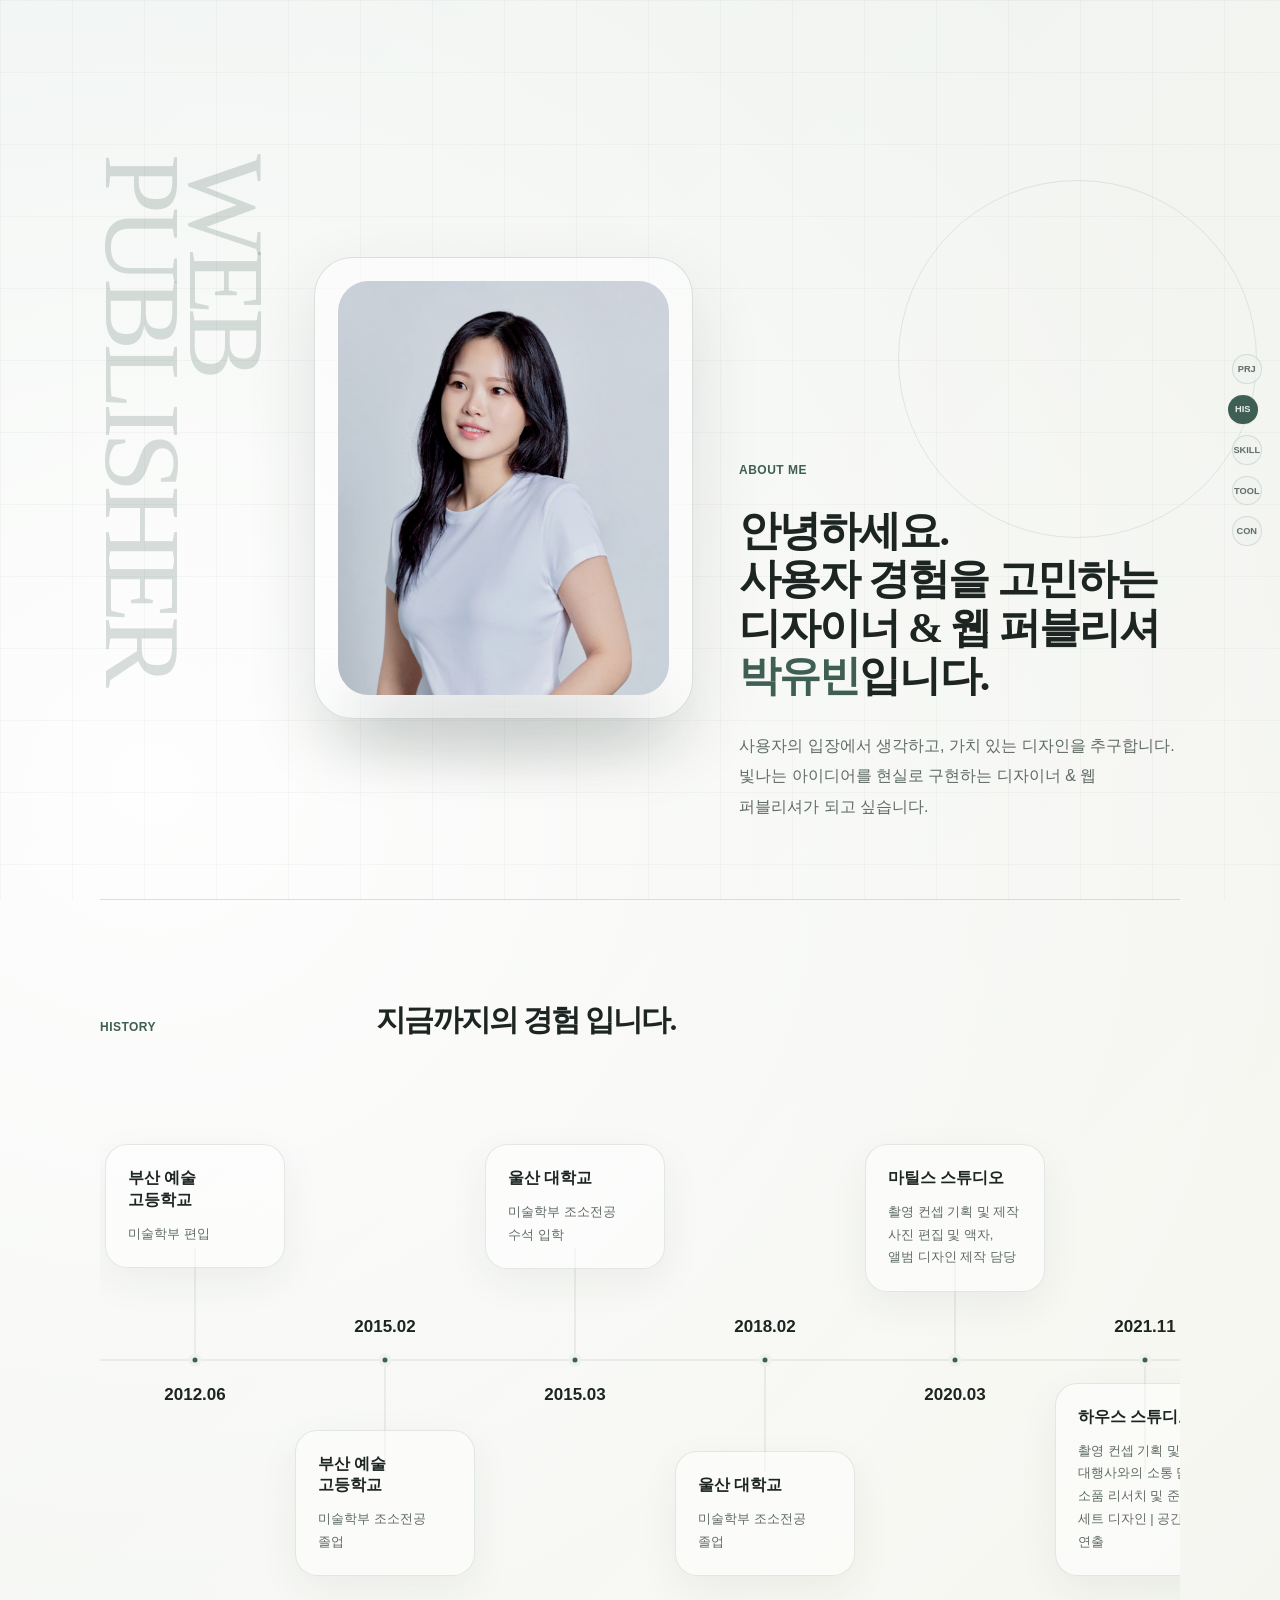
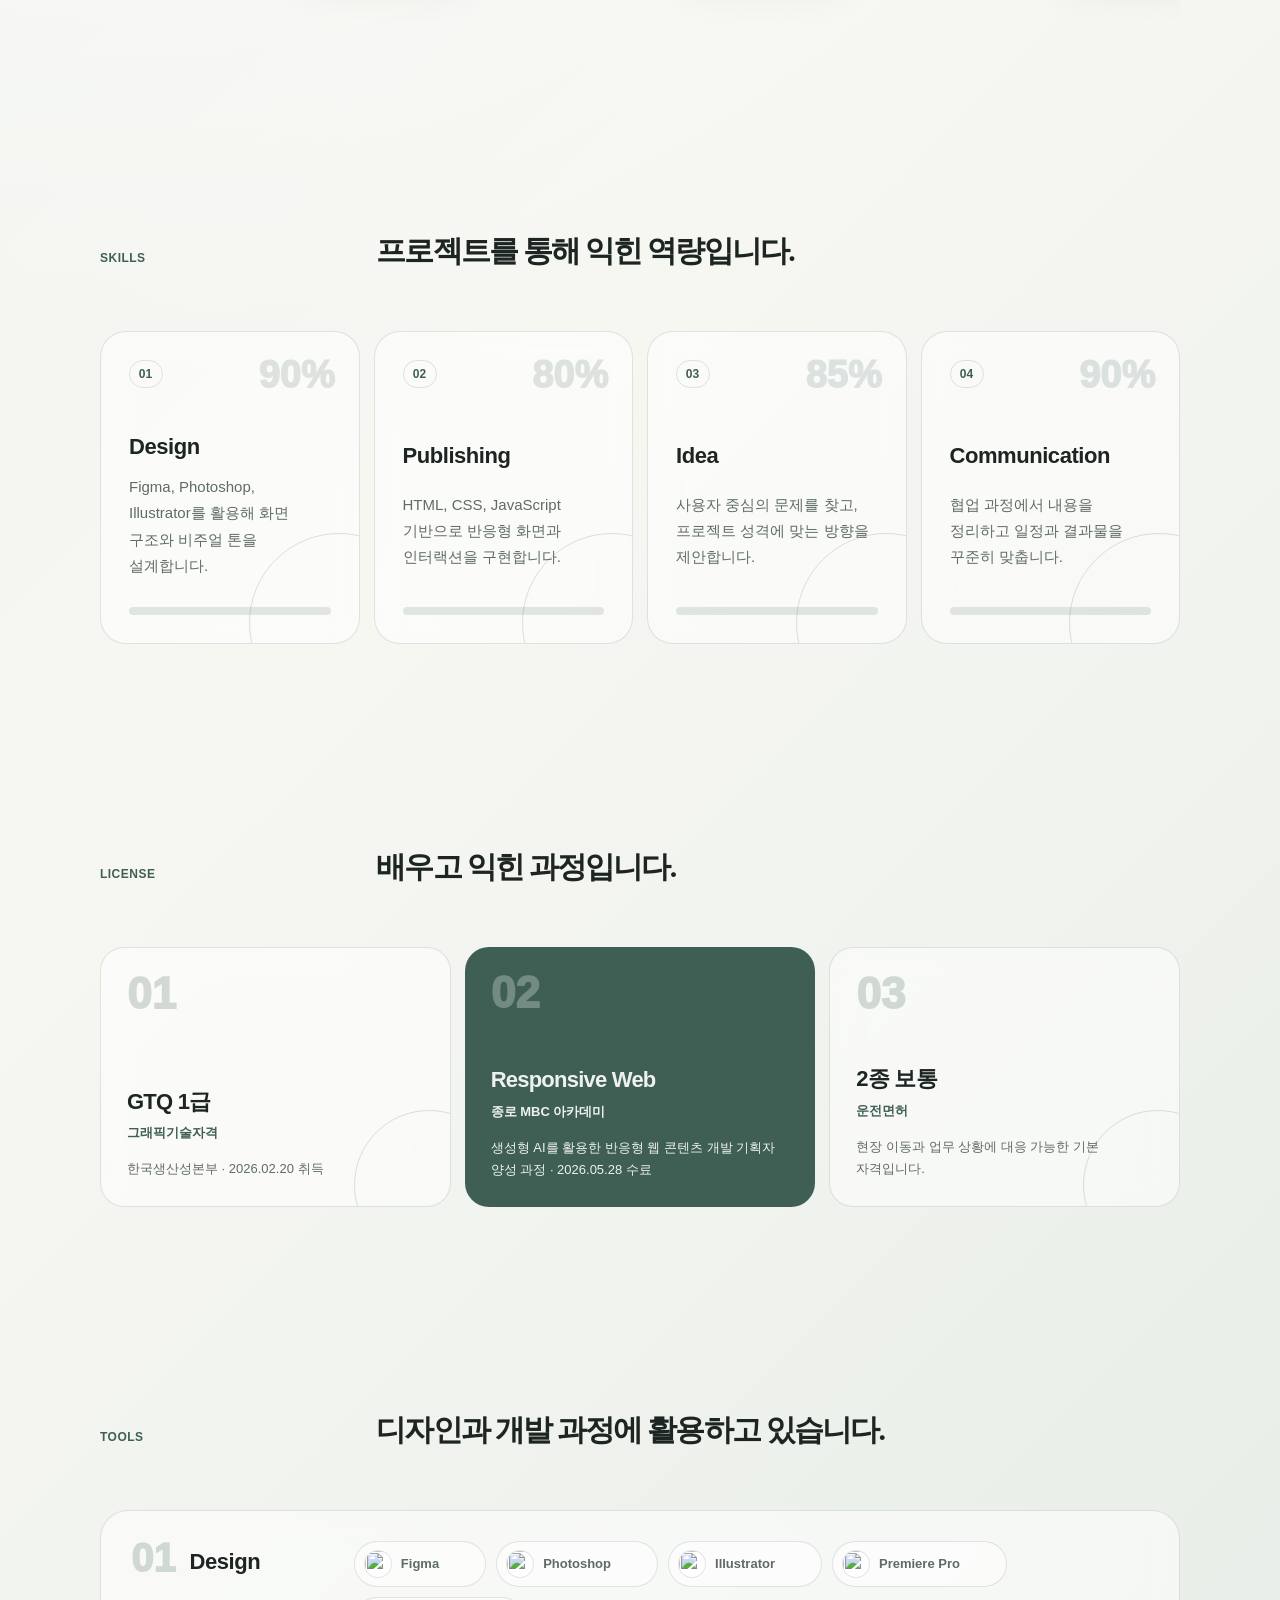
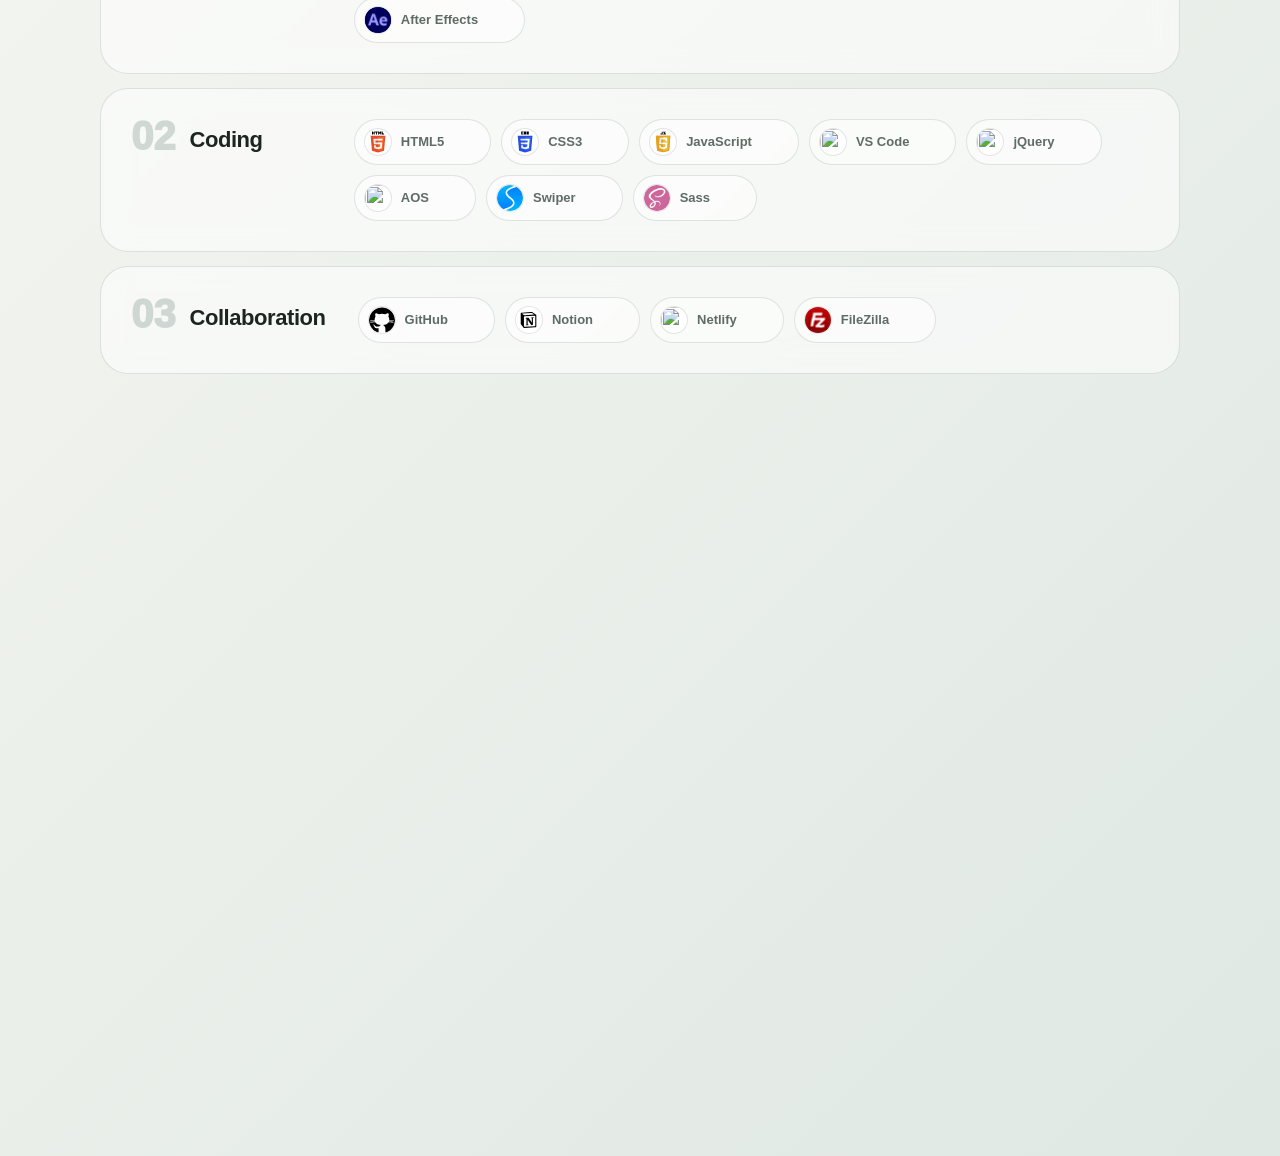
==== about.html @ 1ab9ceee "about fix" ====
<!doctype html>
<html lang="ko">
  <head>
    <meta charset="UTF-8" />
    <meta name="viewport" content="width=device-width, initial-scale=1.0" />
    <link rel="icon" type="image/svg+xml" href="image/common/youbin.svg" />
    <title>About | Park Yubin Portfolio</title>
    <link rel="stylesheet" href="css/common.css" />
    <link rel="stylesheet" href="css/about.css" />
    <link rel="stylesheet" href="css/common_rwd.css" />
    <link rel="stylesheet" href="css/about_rwd.css" />
    <link rel="stylesheet" href="https://unpkg.com/aos@2.3.4/dist/aos.css" />
  </head>
  <body class="about-page">

    <div data-include="partials/header.html" data-header-variant="about"></div>

    <!--우측 메뉴 영역-->
    <aside class="about-side-nav" aria-label="About page navigation">
      <a href="project-index.html" aria-label="Projects">Prj</a>
      <a href="#history" aria-label="History">His</a>
      <a href="#skills" aria-label="Skills">Skill</a>
      <a href="#tools" aria-label="Tools">Tool</a>
      <a href="#contact" aria-label="Contact">Con</a>
    </aside>

    <!--메인 영역-->
    <main class="about-main">
      <!--소개 영역-->
      <section class="about-hero" id="about">
        <p class="about-side-title" data-aos="fade-up">WEB<br />PUBLISHER</p>

        <div class="about-photo-wrap" data-aos="fade-up" data-aos-delay="80">
          <img class="about-photo" src="image/common/profile.jpg" alt="박유빈 프로필 사진" />
        </div>

        <div class="about-intro" data-aos="fade-up" data-aos-delay="120">
          <p class="about-label">About me</p>
          <h1>
            안녕하세요.<br />
            사용자 경험을 고민하는<br />
            디자이너 & 웹 퍼블리셔 <strong>박유빈</strong>입니다.
          </h1>
          <p>
            사용자의 입장에서 생각하고, 가치 있는 디자인을 추구합니다.<br />
            빛나는 아이디어를 현실로 구현하는 디자이너 & 웹 퍼블리셔가 되고 싶습니다.
          </p>
        </div>

      </section>

      <!--약력 영역-->
      <section class="about-section history-section" id="history">
        <div class="about-section-head" data-aos="fade-up">
          <p class="about-label">History</p>
          <h2>지금까지의 경험 입니다.</h2>
        </div>
        <div class="history-track">
          <ol class="history-list">
            <li class="history-item history-item-top" data-aos="fade-up">
              <time class="history-date" datetime="2012-06">2012.06</time>
              <div class="history-copy">
                <h3>부산 예술 고등학교</h3>
                <p>미술학부 편입</p>
              </div>
            </li>
            <li class="history-item history-item-bottom" data-aos="fade-up" data-aos-delay="80">
              <time class="history-date" datetime="2015-02">2015.02</time>
              <div class="history-copy">
                <h3>부산 예술 고등학교</h3>
                <p>미술학부 조소전공 졸업</p>
              </div>
            </li>
            <li class="history-item history-item-top" data-aos="fade-up" data-aos-delay="120">
              <time class="history-date" datetime="2015-03">2015.03</time>
              <div class="history-copy">
                <h3>울산 대학교</h3>
                <p>미술학부 조소전공 수석 입학</p>
              </div>
            </li>
            <li class="history-item history-item-bottom" data-aos="fade-up" data-aos-delay="160">
              <time class="history-date" datetime="2018-02">2018.02</time>
              <div class="history-copy">
                <h3>울산 대학교</h3>
                <p>미술학부 조소전공 졸업</p>
              </div>
            </li>
            <li class="history-item history-item-top" data-aos="fade-up" data-aos-delay="200">
              <time class="history-date" datetime="2020-03">2020.03</time>
              <div class="history-copy">
                <h3>마틸스 스튜디오</h3>
                <p>촬영 컨셉 기획 및 제작<br />사진 편집 및 액자, 앨범 디자인 제작 담당</p>
              </div>
            </li>
            <li class="history-item history-item-bottom" data-aos="fade-up" data-aos-delay="240">
              <time class="history-date" datetime="2021-11">2021.11</time>
              <div class="history-copy">
                <h3>하우스 스튜디오</h3>
                <p>촬영 컨셉 기획 및 대행사와의 소통 담당<br />소품 리서치 및 준비 | 세트 디자인 | 공간 연출</p>
              </div>
            </li>
            <li class="history-item history-item-top" data-aos="fade-up" data-aos-delay="280">
              <time class="history-date" datetime="2026-06">2026.06</time>
              <div class="history-copy">
                <h3>종로 MBC 아카데미</h3>
                <p>생성형 AI를 활용한 반응형<br />웹 콘텐츠 개발 기획자 양성 수료</p>
              </div>
            </li>
          </ol>
        </div>
      </section>

      <!--스킬 영역-->
      <section class="about-section skill-section" id="skills">
        <div class="about-section-head" data-aos="fade-up">
          <p class="about-label">Skills</p>
          <h2>프로젝트를 통해 익힌 역량입니다.</h2>
        </div>
        <div class="skill-grid">
          <article class="skill-card about-card-base" data-percent="90%" data-aos="fade-up">
            <span class="skill-mark">01</span>
            <h3>Design</h3>
            <p>Figma, Photoshop, Illustrator를 활용해 화면 구조와 비주얼 톤을 설계합니다.</p>
            <div class="skill-bar" aria-label="Design level">
              <span></span><em>90%</em>
            </div>
          </article>
          <article class="skill-card about-card-base" data-percent="80%" data-aos="fade-up" data-aos-delay="80">
            <span class="skill-mark">02</span>
            <h3>Publishing</h3>
            <p>HTML, CSS, JavaScript 기반으로 반응형 화면과 인터랙션을 구현합니다.</p>
            <div class="skill-bar" aria-label="Publishing level">
              <span></span><em>80%</em>
            </div>
          </article>
          <article class="skill-card about-card-base" data-percent="85%" data-aos="fade-up" data-aos-delay="160">
            <span class="skill-mark">03</span>
            <h3>Idea</h3>
            <p>사용자 중심의 문제를 찾고, 프로젝트 성격에 맞는 방향을 제안합니다.</p>
            <div class="skill-bar" aria-label="Idea level">
              <span></span><em>85%</em>
            </div>
          </article>
          <article class="skill-card about-card-base" data-percent="90%" data-aos="fade-up" data-aos-delay="240">
            <span class="skill-mark">04</span>
            <h3>Communication</h3>
            <p>협업 과정에서 내용을 정리하고 일정과 결과물을 꾸준히 맞춥니다.</p>
            <div class="skill-bar" aria-label="Communication level">
              <span></span><em>90%</em>
            </div>
          </article>
        </div>
      </section>

      <!--자격증 영역-->
      <section class="about-section license-section">
        <div class="about-section-head" data-aos="fade-up">
          <p class="about-label">License</p>
          <h2>배우고 익힌 과정입니다.</h2>
        </div>
        <div class="license-panel">
          <article class="license-card about-card-base" data-aos="fade-up">
            <span class="license-index">01</span>
            <div class="license-box">
              <strong>GTQ 1급</strong>
              <span>그래픽기술자격</span>
              <p>한국생산성본부 · 2026.02.20 취득</p>
            </div>
          </article>
          <article class="license-card license-card-dark" data-aos="fade-up" data-aos-delay="120">
            <span class="license-index">02</span>
            <div class="license-box">
              <strong>Responsive Web</strong>
              <span>종로 MBC 아카데미</span>
              <p>생성형 AI를 활용한 반응형 웹 콘텐츠 개발 기획자 양성 과정 · 2026.05.28 수료 </p>
            </div>
          </article>
          <article class="license-card about-card-base" data-aos="fade-up" data-aos-delay="180">
            <span class="license-index">03</span>
            <div class="license-box">
              <strong>2종 보통</strong>
              <span>운전면허</span>
              <p>현장 이동과 업무 상황에 대응 가능한 기본 자격입니다.</p>
            </div>
          </article>
        </div>
      </section>

      <!--툴 영역-->
      <section class="about-section tool-section" id="tools">
        <div class="about-section-head" data-aos="fade-up">
          <p class="about-label">Tools</p>
          <h2>디자인과 개발 과정에 활용하고 있습니다.</h2>
        </div>
        <div class="tool-category-grid">
          <article class="tool-category-card about-card-base" data-aos="fade-up">
            <div class="tool-category-head">
              <span>01</span>
              <h3>Design</h3>
            </div>
            <div class="tool-list">
              <span class="tool-item" data-percent="90%"><img src="image/common/icon/figma_icon.svg" alt="" />Figma</span>
              <span class="tool-item" data-percent="90%"><img src="image/common/icon/photoshop_icon.svg" alt="" />Photoshop</span>
              <span class="tool-item" data-percent="80%"><img src="image/common/icon/illrst_icon.svg" alt="" />Illustrator</span>
              <span class="tool-item" data-percent="70%"><img src="image/common/icon/premier_icon.svg" alt="" />Premiere Pro</span>
              <span class="tool-item" data-percent="70%"><img src="image/common/icon/apec_logo.svg" alt="" />After Effects</span>
            </div>
          </article>
          <article class="tool-category-card about-card-base" data-aos="fade-up" data-aos-delay="80">
            <div class="tool-category-head">
              <span>02</span>
              <h3>Coding</h3>
            </div>
            <div class="tool-list">
              <span class="tool-item" data-percent="80%"><img src="image/common/icon/html5_logo.svg" alt="" />HTML5</span>
              <span class="tool-item" data-percent="80%"><img src="image/common/icon/css3_logo.svg" alt="" />CSS3</span>
              <span class="tool-item" data-percent="70%"><img src="image/common/icon/js_logo.svg" alt="" />JavaScript</span>
              <span class="tool-item" data-percent="80%"><img src="image/common/icon/vscode_icon.svg" alt="" />VS Code</span>
              <span class="tool-item" data-percent="65%"><img src="image/common/icon/jquery_icon.svg" alt="" />jQuery</span>
              <span class="tool-item" data-percent="80%"><img src="image/common/icon/aos_icon.svg" alt="" />AOS</span>
              <span class="tool-item" data-percent="70%"><img src="image/common/icon/swiper_logo.svg" alt="" />Swiper</span>
              <span class="tool-item" data-percent="65%"><img src="image/common/icon/sass_logo.svg" alt="" />Sass</span>
            </div>
          </article>
          <article class="tool-category-card about-card-base" data-aos="fade-up" data-aos-delay="160">
            <div class="tool-category-head">
              <span>03</span>
              <h3>Collaboration</h3>
            </div>
            <div class="tool-list">
              <span class="tool-item" data-percent="85%"><img src="image/common/icon/github_logo.svg" alt="" />GitHub</span>
              <span class="tool-item" data-percent="70%"><img src="image/common/icon/notion_icon.svg" alt="" />Notion</span>
              <span class="tool-item" data-percent="80%"><img src="image/common/icon/netlipy_icon.svg" alt="" />Netlify</span>
              <span class="tool-item" data-percent="70%"><img src="image/common/icon/filezila_logo.svg" alt="" />FileZilla</span>
            </div>
          </article>
          <article class="tool-category-card about-card-base" data-aos="fade-up" data-aos-delay="240">
            <div class="tool-category-head">
              <span>04</span>
              <h3>AI Tools</h3>
            </div>
            <div class="tool-list">
              <span class="tool-item" data-percent="85%"><img src="image/common/icon/codex_logo.svg" alt="" />Codex</span>
              <span class="tool-item" data-percent="80%"><img src="image/common/icon/chatgpt_icon.svg" alt="" />ChatGPT</span>
              <span class="tool-item" data-percent="75%"><img src="image/common/icon/gamini_logo.svg" alt="" />Gemini</span>
              <span class="tool-item" data-percent="70%"><img src="image/common/icon/kling_logo.svg" alt="" />Kling</span>
            </div>
          </article>
        </div>
      </section>

      <!--컨택트 영역-->
      <section class="about-section contact-section" id="contact">
        <article class="contact-card" data-aos="fade-up">
          <div class="contact-message">
            <p class="about-label">Contact</p>
            <h2>더 나은 경험을 만들기 위해 배우고 도전합니다.</h2>
            <p>사용자의 경험을 고민하며 꾸준히 성장해 나가겠습니다. <br />포트폴리오를 끝까지 읽어주셔서 감사합니다.</p>
          </div>
          <ul class="contact-links">
            
            <li><span>Mail</span><a href="mailto:youbinpark127@gmail.com">youbinpark127@gmail.com</a></li>
            <li><span>Phone</span><a href="tel:01057375606">010.5737.5606</a></li>
            <li><span>Instagram</span><a href="https://www.instagram.com/madeby_yup/" target="_blank" rel="noreferrer">@madeby_yup</a></li>
            <li><span>GitHub</span><a href="https://github.com/Yup5606" target="_blank" rel="noreferrer">github.com/Yup5606</a></li>
          </ul>
        </article>
      </section>
    </main>

    <div data-include="partials/footer.html"></div>

    <script src="js/common.js"></script>
    <script src="https://unpkg.com/aos@2.3.4/dist/aos.js"></script>
    <script src="js/subpage.js"></script>
    <script src="js/about.js"></script>
  </body>
</html>
---- css/common.css ----
@import url("https://cdn.jsdelivr.net/gh/orioncactus/pretendard@v1.3.9/dist/web/variable/pretendardvariable.min.css");
@import url("https://fonts.googleapis.com/css2?family=Playfair+Display:wght@300;400;500;600;700&display=swap");

/*폰트 영역*/
@font-face {
  font-family: "Wild Youth";
  src: url("../image/common/fonts/wild_youth/Wild Youth.otf") format("opentype");
  font-display: swap;
}
@font-face {
  font-family: "KyoboHandwriting2020ParkDoYeon";
  src: url("https://cdn.jsdelivr.net/gh/projectnoonnu/noonfonts_2112@1.0/KyoboHandwriting2020A.woff") format("woff");
  font-weight: normal;
  font-display: swap;
}

/*변수 영역*/
:root {
  --blue: #142a74;
  --soft: #f2f4f7;
  --ink: #111827;
  --muted: #667085;
  --gray-font: #a5a5a5;
  --line: rgba(17, 24, 39, 0.14);
  --white: #ffffff;
  --footer-color: var(--ink);
  --footer-line: rgba(17, 24, 39, 0.16);
  --radius-pill: 999px;
  --motion-rise: opacity 0.7s ease, transform 0.7s ease;
  --font-sans: "Pretendard Variable", "Pretendard", "Apple SD Gothic Neo", "Noto Sans KR", Arial, sans-serif;
  --font-serif: "열린명조", "Yeolrin Myeongjo", "YoonOpenMyeongjo", "Nanum Myeongjo", "Noto Serif KR", serif;
  --font-playfair: "Playfair Display", Georgia, "Times New Roman", serif;
  --font-wild: "Wild Youth", "Pretendard Variable", "Pretendard", "Apple SD Gothic Neo", "Noto Sans KR", Arial, sans-serif;
  --font-hand: "KyoboHandwriting2020ParkDoYeon", "Pretendard Variable", "Pretendard", "Apple SD Gothic Neo", "Noto Sans KR", Arial, sans-serif;
  --project-body-font-size: 12px;
  --project-title-font-size: 18px;
  --project-person-name-font-size: 16px;
  --project-skill-icon-size: 48px;
}

/*초기화 영역*/
* {
  margin: 0;
  padding: 0;
  box-sizing: border-box;
}
html {
  overflow-x: hidden;
  scroll-behavior: smooth;
}
body {
  margin: 0;
  color: var(--ink);
  font-family: var(--font-sans);
  background: var(--soft);
  word-break: keep-all;
}
body.is-locked {
  overflow: hidden;
}
:before, :after {
  box-sizing: border-box;
}
a {
  color: inherit;
  text-decoration: none;
  white-space: nowrap;
}
img,
svg,
video {
  display: block;
  max-width: 100%;
}
button, input, textarea, select {
  border: 0;
  background-color: transparent;
  vertical-align: middle;
  font: inherit;
}

ol, ul {
  list-style-type: none;
}

button {
  border: 0;
  background-color: transparent;
  cursor: pointer;
}
.blind {
  position: absolute; 
  left: -9999em;
}


/*공통 헤더 영역*/
.site-nav,
.main-nav {
  position: fixed;
  top: 12px;
  right: 12px;
  left: 12px;
  z-index: 50;
  display: flex;
  align-items: center;
  justify-content: space-between;
  padding: 5px 12px;
  border: 1px solid rgba(102, 112, 108, 0.18);
  border-radius: var(--radius-pill);
  color: var(--ink);
  pointer-events: none;
  background: rgba(241, 244, 243, 0.38);
  backdrop-filter: blur(16px);
  transform: translateY(0);
  box-shadow: 0 12px 32px rgba(30, 32, 34, 0.04);
  transition: opacity 0.28s ease, transform 0.28s ease;
}
.main-nav {
  color: var(--ink);
}
.site-nav.is-nav-hidden {
  transform: translateY(-120%);
  opacity: 0;
}
.site-nav__logo,
.main-nav-logo,
.site-nav nav,
.main-nav nav,
.site-nav a,
.main-nav a {
  pointer-events: auto;
}
.site-nav__logo,
.main-nav-logo {
  width: 2em;
}
.site-nav__logo img,
.main-nav-logo img {
  padding: 6px;
  width: 100%;
}
.site-nav nav,
.main-nav nav {
  display: flex;
  align-items: center;
  gap: 0;
  padding: 3px;
  border-radius: var(--radius-pill);
  color: rgba(0, 0, 0, 0.3);
  font-size: 0.72em;
  font-weight: 700;
  letter-spacing: 0;
  background: rgba(255, 255, 255, 0.4);
}
.site-nav nav a,
.main-nav nav a {
  position: relative;
  display: inline-flex;
  align-items: center;
  justify-content: center;
  min-width: 64px;
  padding: 0.62em 1.18em;
  border: 0;
  border-radius: var(--radius-pill);
  transition: background 0.2s ease, color 0.2s ease;
}
.site-nav nav a:hover,
.site-nav nav a:focus-visible,
.main-nav nav a:hover,
.main-nav nav a:focus-visible {
  background: rgba(255, 255, 255, 0.5);
}
.site-nav nav a.is-current,
.main-nav nav a.is-current {
  color: var(--ink);
  background: var(--white);
}

/*프로젝트 공통 히어로 영역*/
.project-page {
  background: var(--white);
}

/*프로젝트 공통 쇼케이스 영역*/
.project-showcase-hero {
  --showcase-color: var(--blue);
  --showcase-hover: var(--blue);
  --showcase-bg: #f7f7f7;
  position: relative;
  display: block;
  min-height: auto;
  padding: 96px 18px 42px;
  overflow: hidden;
  color: #101828;
  text-align: center;
  background: var(--showcase-bg);
}
.project-showcase-circle {
  position: absolute;
  top: -520px;
  left: 50%;
  width: 980px;
  min-width: 980px;
  aspect-ratio: 1;
  border-radius: 50%;
  background: var(--showcase-color);
  transform: translateX(-50%);
}
.project-showcase-copy {
  position: relative;
  z-index: 3;
  max-width: 760px;
  margin: 0 auto;
  color: var(--white);
  text-align: center;
}
.project-showcase-logo {
  width: clamp(112px, 34vw, 150px);
  margin: 0 auto 22px;
}
.project-showcase-copy h1 {
  max-width: none;
  margin: 0 0 clamp(18px, 1.7vw, 28px);
  color: var(--white);
  font-family: var(--font-sans);
  font-size: clamp(34px, 9.8vw, 48px);
  font-weight: 700;
  line-height: 1;
  letter-spacing: 0;
}
.project-showcase-copy p {
  margin: 0;
  color: rgba(255, 255, 255, 0.92);
  font-size: 15px;
  line-height: 1.5;
}
.project-showcase-mockup {
  position: relative;
  z-index: 2;
  width: min(100%, 500px);
  margin: 36px auto 34px;
}
.project-showcase-mockup img {
  width: 100%;
  filter: drop-shadow(0 24px 34px rgba(30, 32, 34, 0.18));
}
.project-showcase-actions {
  position: relative;
  right: auto;
  bottom: auto;
  left: auto;
  z-index: 5;
  display: flex;
  justify-content: center;
  gap: 8px;
  width: 100%;
  margin-top: 10px;
  transform: none;
}
.project-showcase-actions a {
  display: inline-flex;
  flex: 1 1 0;
  align-items: center;
  justify-content: center;
  min-width: 120px;
  max-width: 160px;
  min-height: 44px;
  padding: 0 10px;
  border: 0;
  border-radius: 8px;
  color: var(--white);
  font-size: 13px;
  font-weight: 800;
  background: var(--showcase-color);
  transition: background 220ms ease, transform 220ms ease;
}
.project-showcase-actions a:hover,
.project-showcase-actions a:focus-visible {
  color: var(--white);
  background: var(--showcase-hover);
  transform: translateY(-3px);
}
.project-showcase-details {
  position: relative;
  right: auto;
  bottom: auto;
  left: auto;
  z-index: 4;
  display: flex;
  align-items: flex-start;
  justify-content: space-between;
  gap: 10px;
  width: 100%;
  margin-top: 28px;
}
.project-showcase-info {
  display: grid;
  flex: 1 1 0;
  gap: 8px;
  min-width: 0;
  color: #101828;
  font-size: 12px;
  line-height: 1.25;
  text-align: left;
}
.project-showcase-info strong {
  color: var(--showcase-color);
  font-size: 13px;
  font-weight: 800;
}
.project-showcase-info span {
  font-weight: 500;
  color: var(--gray-font);
}
.project-showcase-info--duration {
  text-align: right;
}

/*프로젝트 공통 본문 영역*/
.image-story {
  display: grid;
  align-items: center;
  grid-template-columns: minmax(280px, 0.9fr) minmax(280px, 1fr);
  gap: clamp(28px, 5vw, 88px);
  padding: clamp(76px, 8vw, 142px) clamp(22px, 6vw, 116px);
}
.image-story img {
  width: 100%;
  border-radius: 8px;
  object-fit: cover;
}
.image-story h2 {
  margin: 12px 0 22px;
  font-size: clamp(34px, 4.5vw, 78px);
  font-weight: 800;
  line-height: 1.12;
  letter-spacing: 0;
}
.image-story p:last-child {
  max-width: 620px;
  margin: 0;
  color: rgba(255, 255, 255, 0.78);
  font-size: clamp(16px, 1.18vw, 21px);
  line-height: 1.75;
}
.content-section {
  padding: clamp(78px, 8vw, 150px) clamp(22px, 6vw, 116px);
  background: var(--white);
}
.content-section:nth-of-type(odd) {
  background: var(--soft);
}
.section-heading {
  display: grid;
  align-items: end;
  grid-template-columns: minmax(140px, 0.28fr) minmax(280px, 1fr);
  gap: clamp(20px, 4vw, 72px);
  margin-bottom: clamp(28px, 4vw, 66px);
}
.eyebrow,
.section-heading p {
  margin: 0;
  color: var(--blue);
  font-size: 13px;
  font-weight: 800;
  letter-spacing: 0;
  text-transform: uppercase;
}
.section-heading h2 {
  max-width: 920px;
  margin: 0;
  color: var(--ink);
  font-size: clamp(32px, 4vw, 72px);
  font-weight: 800;
  line-height: 1.14;
  letter-spacing: 0;
}
.screen-grid,
.frame-grid {
  display: grid;
  grid-template-columns: repeat(2, minmax(0, 1fr));
  gap: clamp(16px, 2vw, 28px);
}
.frame-grid {
  grid-template-columns: repeat(3, minmax(0, 1fr));
}
.screen-grid figure,
.frame-grid figure,
.phone-row figure {
  margin: 0;
  border: 1px solid var(--line);
  border-radius: 8px;
  overflow: hidden;
  background: var(--white);
}
.screen-grid figure,
.frame-grid figure {
  background: #f8fafc;
}
.screen-grid img,
.frame-grid img {
  width: 100%;
  aspect-ratio: 16 / 10;
  object-fit: cover;
  object-position: top center;
}
.frame-grid img {
  aspect-ratio: 4 / 3;
}
.screen-grid figcaption,
.frame-grid figcaption {
  padding: 16px 18px;
  color: var(--blue);
  font-size: 14px;
  font-weight: 800;
}
.phone-row {
  display: grid;
  align-items: start;
  grid-template-columns: repeat(4, minmax(0, 1fr));
  gap: clamp(14px, 2vw, 28px);
}
.phone-row figure {
  padding: clamp(14px, 2vw, 24px);
  background: var(--soft);
}
.phone-row img {
  width: 100%;
  max-height: 660px;
  object-fit: contain;
  filter: drop-shadow(0 18px 24px rgba(16, 24, 40, 0.12));
}

/*공통 푸터 영역*/
.site-footer {
  display: flex;
  align-items: center;
  justify-content: space-between;
  gap: 1.5em;
  width: 100%;
  padding: 1em 1.8em;
  border-top: 0.1em solid var(--footer-line);
  color: var(--footer-color);
  font-size: 0.56em;
  font-weight: 500;
  line-height: 1.2;
  letter-spacing: 0;
  background: transparent;
}
.site-footer p {
  min-width: 0;
  margin: 0;
}
.site-footer div {
  display: flex;
  flex-shrink: 0;
  gap: 0.8em;
}
.site-footer a {
  color: inherit;
}
.project-ending-section {
  position: relative;
}
.project-ending-section > .site-footer {
  position: absolute;
  right: 0;
  bottom: 0;
  left: 0;
  z-index: 3;
}

/*모바일 기본 영역*/
.site-nav nav,
.main-nav nav {
  flex-wrap: nowrap;
  justify-content: flex-end;
  max-width: calc(100vw - 78px);
}
.image-story,
.content-section {
  padding: 64px 18px;
}
.image-story,
.section-heading {
  grid-template-columns: 1fr;
}
.image-story h2,
.section-heading h2 {
  font-size: clamp(30px, 9vw, 48px);
}
.screen-grid,
.frame-grid,
.phone-row {
  grid-template-columns: 1fr;
}
/*모션 영역*/
.reveal {
  opacity: 0;
  transform: translateY(28px);
  transition: opacity 700ms ease, transform 700ms ease;
}
.reveal.is-visible {
  opacity: 1;
  transform: translateY(0);
}
---- css/about.css ----
/*어바웃 페이지 영역*/
.about-page {
  --font-serif:
    "Nanum Myeongjo", "Noto Serif KR", Georgia, serif;
  --about-bg: #eef2ef;
  --about-ink: #1d2522;
  --about-muted: #5f6b66;
  --about-line: rgba(54, 75, 68, 0.16);
  --about-accent: #3f5f55;
  --about-card: rgba(255, 255, 255, 0.54);
  --about-card-strong: rgba(255, 255, 255, 0.76);
  overflow-x: hidden;
  color: var(--about-ink);
  background:
    radial-gradient(
      circle at 12% 18%,
      rgba(255, 255, 255, 0.9) 0,
      transparent 32%
    ),
    linear-gradient(135deg, #edf2ef 0%, #f7f7f2 46%, #dfe8e3 100%);
}
.about-page::before {
  position: fixed;
  inset: 0;
  z-index: -1;
  content: "";
  pointer-events: none;
  background-image:
    linear-gradient(rgba(54, 75, 68, 0.035) 1px, transparent 1px),
    linear-gradient(90deg, rgba(54, 75, 68, 0.035) 1px, transparent 1px);
  background-size: 72px 72px;
}
.about-main {
  width: calc(100% - 200px);
  margin: 0 auto;
}
.about-label {
  margin: 18px 0 0;
  color: var(--about-accent);
  font-size: 12px;
  font-weight: 900;
  letter-spacing: 0.04em;
  text-transform: uppercase;
}
.about-section {
  padding: clamp(82px, 8vw, 132px) 0;
}
.about-section-head {
  display: grid;
  grid-template-columns: 0.28fr minmax(0, 1fr);
  align-items: start;
  gap: clamp(24px, 4vw, 70px);
  margin-bottom: clamp(36px, 5vw, 62px);
}
.about-section h2 {
  max-width: 820px;
  margin: 0;
  color: var(--about-ink);
  font-family: var(--font-serif);
  font-size: clamp(30px, 2vw, 50px);
  font-weight: 600;
  line-height: 1.2;
  letter-spacing: -0.06em;
}
.about-card-base {
  border: 1px solid rgba(54, 75, 68, 0.14);
  background: var(--about-card);
  backdrop-filter: blur(14px);
  transition:
    border-color 0.28s ease,
    background 0.28s ease,
    transform 0.28s ease,
    box-shadow 0.28s ease;
}
.about-card-base:hover {
  border-color: rgba(63, 95, 85, 0.3);
  background: var(--about-card-strong);
}
/*우측 메뉴 영역*/
.about-side-nav {
  position: fixed;
  top: 50%;
  right: 1.15em;
  z-index: 45;
  display: grid;
  gap: 0.68em;
  transform: translateY(-50%);
}
.about-side-nav a {
  position: relative;
  display: grid;
  place-items: center;
  width: 3.2em;
  height: 3.2em;
  border: 1px solid rgba(54, 75, 68, 0.14);
  border-radius: 50%;
  color: var(--about-muted);
  font-size: 0.58em;
  font-weight: 900;
  letter-spacing: 0;
  text-transform: uppercase;
  background: rgba(238, 242, 239, 0.62);
  backdrop-filter: blur(14px);
  transition:
    color 0.22s ease,
    border-color 0.22s ease,
    background 0.22s ease,
    transform 0.22s ease;
}
.about-side-nav a:hover,
.about-side-nav a:focus-visible,
.about-side-nav a.is-active {
  border-color: rgba(63, 95, 85, 0.34);
  color: var(--about-bg);
  background: var(--about-accent);
  transform: translateX(-4px);
}
/*소개 영역*/
.about-hero {
  position: relative;
  display: grid;
  grid-template-columns: 0.16fr 0.86fr 1fr;
  align-items: stretch;
  gap: clamp(28px, 3.6vw, 64px);
  min-height: 100vh;
  padding: clamp(132px, 12vw, 190px) 0 clamp(70px, 6vw, 104px);
  border-bottom: 1px solid var(--about-line);
}
.about-hero::before {
  position: absolute;
  top: 20%;
  right: -6vw;
  width: clamp(280px, 28vw, 520px);
  height: clamp(280px, 28vw, 520px);
  border: 1px solid rgba(63, 95, 85, 0.18);
  border-radius: 50%;
  content: "";
  opacity: 0.66;
}
.about-side-title {
  position: sticky;
  top: 128px;
  align-self: start;
  margin: 0;
  color: rgba(63, 95, 85, 0.2);
  font-family: var(--font-serif);
  font-size: clamp(60px, 8.4vw, 144px);
  font-weight: 400;
  line-height: 0.78;
  letter-spacing: -0.06em;
  writing-mode: vertical-rl;
  transform: rotate(180deg);
}
.about-photo-wrap {
  position: relative;
  align-self: center;
  width: min(100%, 430px);
  margin: 0 auto;
  padding: clamp(14px, 1.8vw, 24px);
  border: 1px solid rgba(54, 75, 68, 0.16);
  border-radius: clamp(28px, 3vw, 44px);
  background: rgba(255, 255, 255, 0.42);
  box-shadow: 0 28px 70px rgba(31, 48, 42, 0.12);
  transform: rotate(-2.2deg);
  transition:
    transform 0.45s ease,
    box-shadow 0.45s ease;
}
.about-photo-wrap::before {
  position: absolute;
  right: 24px;
  bottom: -34px;
  left: 24px;
  height: 68px;
  border-radius: 50%;
  content: "";
  background: rgba(31, 48, 42, 0.14);
  filter: blur(28px);
}
.about-photo {
  position: relative;
  z-index: 2;
  width: 100%;
  border-radius: clamp(20px, 2.4vw, 34px);
  aspect-ratio: 4 / 5;
  object-fit: cover;
  object-position: center top;
  filter: saturate(0.9) contrast(1.02);
  transition:
    filter 0.45s ease,
    transform 0.45s ease;
}
.about-photo-wrap:hover {
  box-shadow: 0 34px 86px rgba(31, 48, 42, 0.16);
  transform: rotate(0deg) translateY(-10px);
}
.about-photo-wrap:hover .about-photo {
  filter: saturate(1) contrast(1.04);
  transform: scale(1.018);
}
.about-hero > .about-intro,
.about-hero > .keyword-card,
.about-hero > .contact-strip {
  grid-column: 3 / 4;
}
.about-intro {
  align-self: end;
  max-width: 680px;
  padding-top: 44px;
}
.about-intro h1 {
  margin: 30px 0;
  color: var(--about-ink);
  font-family: var(--font-serif);
  font-size: clamp(24px, 3.3vw, 68px);
  font-weight: 600;
  line-height: 1.15;
  letter-spacing: -0.045em;
}
.about-intro h1 strong {
  color: var(--about-accent);
  font-weight: 900;
}
.about-intro p:last-child {
  max-width: 560px;
  margin: 0;
  color: var(--about-muted);
  font-size: clamp(16px, 1.05vw, 19px);
  line-height: 1.9;
  word-break: keep-all;
}
/*키워드 영역*/
.keyword-card {
  align-self: start;
  margin-top: clamp(28px, 4vw, 54px);
  padding: 24px;
  border: 1px solid rgba(54, 75, 68, 0.14);
  border-radius: 28px;
  background: var(--about-card);
  backdrop-filter: blur(16px);
}
.keyword-list {
  display: grid;
  grid-template-columns: repeat(2, minmax(0, 1fr));
  gap: 12px;
  margin: 0;
  padding: 0;
  list-style: none;
}
.keyword-list li {
  position: relative;
  display: block;
  min-height: 146px;
  padding: 20px;
  border: 1px solid rgba(54, 75, 68, 0.12);
  border-radius: 22px;
  overflow: hidden;
  background: rgba(255, 255, 255, 0.46);
  transition:
    border-color 0.24s ease,
    background 0.24s ease,
    transform 0.24s ease;
}
.keyword-list li::before {
  position: absolute;
  top: 50%;
  left: 50%;
  width: 220px;
  height: 220px;
  border-radius: 50%;
  content: "";
  pointer-events: none;
  background: radial-gradient(circle, rgba(63, 95, 85, 0.14), transparent 68%);
  opacity: 0;
  transform: translate(-50%, -50%);
  transition: opacity 0.24s ease;
}
.keyword-list li:hover {
  border-color: rgba(63, 95, 85, 0.28);
  background: rgba(255, 255, 255, 0.72);
  transform: translateY(-4px);
}
.keyword-list li:hover::before {
  opacity: 1;
}
.keyword-list strong,
.keyword-list span {
  position: relative;
  z-index: 2;
  display: block;
}
.keyword-list strong {
  margin-bottom: 18px;
  color: var(--about-ink);
  font-size: 15px;
  font-weight: 900;
  line-height: 1.45;
  text-transform: uppercase;
}
.keyword-list span {
  color: var(--about-muted);
  font-size: 14px;
  line-height: 1.72;
  word-break: keep-all;
}
/*연락 요약 영역*/
.contact-strip {
  display: grid;
  grid-template-columns: repeat(4, minmax(0, 1fr));
  gap: 8px;
  width: 100%;
  margin: 18px 0 0;
  padding: 0;
  list-style: none;
}
.contact-strip li {
  min-width: 0;
  padding: 16px 18px;
  border: 1px solid rgba(54, 75, 68, 0.12);
  border-radius: 18px;
  background: rgba(255, 255, 255, 0.34);
}
.contact-strip span {
  display: block;
  margin-bottom: 7px;
  color: var(--about-accent);
  font-size: 10px;
  font-weight: 900;
  text-transform: uppercase;
}
.contact-strip a {
  display: block;
  overflow: hidden;
  color: var(--about-ink);
  font-size: 12px;
  font-weight: 800;
  text-overflow: ellipsis;
}
/*약력 영역*/
.history-section .about-section-head h2 {
  max-width: 940px;
}
.history-track {
  overflow-x: auto;
  overflow-y: hidden;
  padding: 10px 0 18px;
  scrollbar-width: thin;
  scrollbar-color: rgba(63, 95, 85, 0.42) rgba(63, 95, 85, 0.08);
  cursor: grab;
}
.history-track.is-dragging {
  cursor: grabbing;
  user-select: none;
}
.history-track::-webkit-scrollbar {
  height: 8px;
}
.history-track::-webkit-scrollbar-track,
.history-track::-webkit-scrollbar-thumb {
  border-radius: var(--radius-pill);
}
.history-track::-webkit-scrollbar-track {
  background: rgba(63, 95, 85, 0.08);
}
.history-track::-webkit-scrollbar-thumb {
  background: rgba(63, 95, 85, 0.42);
}
.history-list {
  position: relative;
  display: grid;
  grid-template-columns: repeat(7, minmax(190px, 1fr));
  width: max(100%, 1320px);
  min-height: 500px;
  margin: 0;
  padding: 0;
  list-style: none;
}
.history-list::before {
  position: absolute;
  top: 50%;
  right: 0;
  left: 0;
  height: 1px;
  content: "";
  background: var(--about-line);
  transform: translateY(-50%);
}
.history-item {
  position: relative;
  display: grid;
  min-width: 0;
  min-height: 500px;
}
.history-item::before {
  position: absolute;
  top: 50%;
  left: 50%;
  width: 1px;
  height: 112px;
  content: "";
  background: var(--about-line);
  transform: translate(-50%, -100%);
  transition:
    background 0.24s ease,
    height 0.24s ease;
}
.history-item::after {
  position: absolute;
  top: 50%;
  left: 50%;
  z-index: 2;
  width: 13px;
  height: 13px;
  border: 4px solid var(--about-bg);
  border-radius: 50%;
  content: "";
  background: var(--about-accent);
  transform: translate(-50%, -50%);
  transition:
    transform 0.24s ease,
    background 0.24s ease;
}
.history-item-top {
  align-items: start;
}
.history-item-bottom {
  align-items: end;
}
.history-item-bottom::before {
  transform: translate(-50%, 0);
}
.history-date {
  position: absolute;
  top: 50%;
  left: 50%;
  z-index: 3;
  display: block;
  width: 100%;
  color: var(--about-ink);
  font-size: clamp(17px, 1.04vw, 22px);
  font-weight: 900;
  line-height: 1;
  text-align: center;
  transform: translate(-50%, calc(-50% + 34px));
}
.history-item-bottom .history-date {
  transform: translate(-50%, calc(-50% - 34px));
}
.history-copy {
  position: absolute;
  left: 50%;
  width: clamp(180px, 13vw, 250px);
  min-width: 0;
  padding: 22px;
  border: 1px solid rgba(54, 75, 68, 0.12);
  border-radius: 22px;
  background: rgba(255, 255, 255, 0.48);
  box-shadow: 0 14px 40px rgba(31, 48, 42, 0.06);
  transform: translateX(-50%);
  transition:
    border-color 0.24s ease,
    background 0.24s ease,
    transform 0.24s ease;
}
.history-item-top .history-copy {
  top: 34px;
}
.history-item-bottom .history-copy {
  bottom: 34px;
}
.history-copy h3 {
  margin: 0 0 12px;
  color: var(--about-ink);
  font-size: clamp(16px, 0.94vw, 19px);
  font-weight: 800;
  line-height: 1.35;
  word-break: keep-all;
}
.history-copy p {
  margin: 0;
  color: var(--about-muted);
  font-size: clamp(13px, 0.78vw, 15px);
  line-height: 1.75;
  word-break: keep-all;
}
.history-item:hover::before {
  height: 136px;
  background: rgba(63, 95, 85, 0.42);
}
.history-item:hover::after {
  background: var(--about-accent);
  transform: translate(-50%, -50%) scale(1.25);
}
.history-item:hover .history-copy {
  border-color: rgba(63, 95, 85, 0.28);
  background: rgba(255, 255, 255, 0.74);
  transform: translateX(-50%) translateY(-8px);
}
.history-item-bottom:hover .history-copy {
  transform: translateX(-50%) translateY(8px);
}
/*스킬 영역*/
.skill-grid {
  display: grid;
  grid-template-columns: repeat(4, minmax(0, 1fr));
  gap: 14px;
}
.skill-card {
  position: relative;
  display: grid;
  align-content: space-between;
  min-height: 280px;
  padding: 28px;
  border-radius: 26px;
  overflow: hidden;
}
.skill-card::before {
  position: absolute;
  top: 24px;
  right: 24px;
  z-index: 2;
  color: rgba(63, 95, 85, 0.16);
  font-size: 38px;
  font-weight: 950;
  line-height: 1;
  content: attr(data-percent);
}
.skill-card::after {
  position: absolute;
  right: -70px;
  bottom: -70px;
  width: 180px;
  height: 180px;
  border: 1px solid rgba(63, 95, 85, 0.18);
  border-radius: 50%;
  content: "";
  transition: transform 0.34s ease;
}
.skill-card:hover {
  box-shadow: 0 22px 54px rgba(31, 48, 42, 0.09);
  transform: translateY(-8px);
}
.skill-card:hover::after {
  transform: scale(1.18);
}
.skill-mark {
  position: relative;
  z-index: 2;
  display: inline-flex;
  align-items: center;
  width: fit-content;
  margin-bottom: 46px;
  padding: 0.5em 0.78em;
  border: 1px solid rgba(63, 95, 85, 0.16);
  border-radius: var(--radius-pill);
  color: var(--about-accent);
  font-size: 12px;
  font-weight: 900;
}
.skill-card h3,
.tool-category-head h3 {
  margin: 0;
  color: var(--about-ink);
  font-size: 22px;
  font-weight: 900;
  letter-spacing: -0.02em;
}
.skill-card h3 {
  position: relative;
  z-index: 2;
  margin-bottom: 14px;
}
.skill-card p {
  position: relative;
  z-index: 2;
  margin: 0 0 28px;
  color: var(--about-muted);
  font-size: 15px;
  line-height: 1.75;
  word-break: keep-all;
}
.skill-bar {
  position: relative;
  z-index: 2;
  display: block;
  height: 8px;
  border-radius: var(--radius-pill);
  overflow: hidden;
  background: rgba(63, 95, 85, 0.14);
}
.skill-bar span {
  display: block;
  width: 0;
  height: 100%;
  border-radius: var(--radius-pill);
  background: var(--about-accent);
  transition: width 0.48s ease;
}
.skill-bar em {
  position: absolute;
  right: 0;
  bottom: 14px;
  color: var(--about-accent);
  font-size: 12px;
  font-style: normal;
  font-weight: 900;
  opacity: 0;
  transform: translateY(4px);
  transition:
    opacity 0.24s ease,
    transform 0.24s ease;
}
.skill-card[data-percent="80%"]:hover .skill-bar span {
  width: 80%;
}
.skill-card[data-percent="85%"]:hover .skill-bar span {
  width: 85%;
}
.skill-card[data-percent="90%"]:hover .skill-bar span {
  width: 90%;
}
.skill-card:hover .skill-bar em {
  opacity: 1;
  transform: translateY(0);
}
/*자격증 영역*/
.license-section,
.contact-section {
  display: block;
  background: transparent;
}
.license-panel {
  display: grid;
  grid-template-columns: repeat(3, minmax(0, 1fr));
  gap: 14px;
}
.license-card {
  position: relative;
  display: grid;
  align-content: space-between;
  min-height: 260px;
  padding: 26px;
  border-radius: 24px;
  overflow: hidden;
  transition:
    transform 0.28s ease,
    box-shadow 0.28s ease;
}
.license-card::before {
  position: absolute;
  right: -54px;
  bottom: -54px;
  width: 150px;
  height: 150px;
  border: 1px solid rgba(63, 95, 85, 0.18);
  border-radius: 50%;
  content: "";
  transition: transform 0.28s ease;
}
.license-card:hover {
  box-shadow: 0 22px 54px rgba(31, 48, 42, 0.08);
  transform: translateY(-6px);
}
.license-card:hover::before {
  transform: scale(1.18);
}
.license-card-dark {
  color: var(--about-bg);
  background: linear-gradient(
    145deg,
    var(--about-accent),
    var(--about-accent)
  );
}
.license-card-dark:hover {
  background: linear-gradient(145deg, #1d332d, #3f5f55);
}
.license-index {
  position: relative;
  z-index: 2;
  display: block;
  color: rgba(63, 95, 85, 0.22);
  font-size: 44px;
  font-weight: 950;
  line-height: 0.9;
}
.license-card-dark .license-index {
  color: rgba(255, 255, 255, 0.28);
}
.license-box {
  position: relative;
  z-index: 2;
}
.license-box strong {
  display: block;
  margin-bottom: 10px;
  color: var(--about-ink);
  font-size: clamp(22px, 1.6vw, 30px);
  font-weight: 700;
  line-height: 1.15;
  letter-spacing: -0.035em;
}
.license-box span {
  display: block;
  margin-bottom: 16px;
  color: var(--about-accent);
  font-size: 13px;
  font-weight: 700;
}
.license-box p {
  margin: 0;
  color: var(--about-muted);
  font-size: 13px;
  line-height: 1.7;
  word-break: keep-all;
}
.license-card-dark .license-box strong,
.license-card-dark .license-box span,
.license-card-dark .license-box p {
  color: var(--about-bg);
}
/*툴 영역*/
.tool-category-grid {
  display: grid;
  grid-template-columns: 1fr;
  gap: 14px;
}
.tool-category-card {
  position: relative;
  display: grid;
  grid-template-columns: 0.24fr 1fr;
  align-items: start;
  gap: 32px;
  padding: 30px;
  border-radius: 28px;
  overflow: hidden;
}
.tool-category-card::before {
  position: absolute;
  top: 0;
  right: 0;
  width: 34%;
  height: 100%;
  content: "";
  background: linear-gradient(90deg, transparent, rgba(63, 95, 85, 0.08));
  opacity: 0;
  transition: opacity 0.34s ease;
}
.tool-category-card:hover {
  box-shadow: 0 18px 46px rgba(31, 48, 42, 0.07);
  transform: translateY(-4px);
}
.tool-category-card:hover::before {
  opacity: 1;
}
.tool-category-head {
  position: relative;
  z-index: 2;
  display: grid;
  grid-template-columns: auto 1fr;
  align-items: end;
  gap: 14px;
}
.tool-category-head span {
  color: rgba(63, 95, 85, 0.22);
  font-size: 40px;
  font-weight: 950;
  line-height: 0.86;
}
.tool-list {
  position: relative;
  z-index: 2;
  display: flex;
  flex-wrap: wrap;
  gap: 10px;
}
.tool-item {
  position: relative;
  display: inline-flex;
  align-items: center;
  gap: 9px;
  min-height: 42px;
  padding: 8px 46px 8px 9px;
  border: 1px solid rgba(54, 75, 68, 0.14);
  border-radius: var(--radius-pill);
  color: var(--about-muted);
  font-size: 13px;
  font-weight: 800;
  background: rgba(255, 255, 255, 0.5);
  transition:
    border-color 0.24s ease,
    color 0.24s ease,
    background 0.24s ease,
    transform 0.24s ease;
}
.tool-list img,
.tool-list b {
  display: grid;
  place-items: center;
  width: 28px;
  height: 28px;
  object-fit: contain;
  border: 1px solid rgba(54, 75, 68, 0.14);
  border-radius: 50%;
  color: var(--about-ink);
  font-size: 9px;
  font-weight: 900;
  text-align: center;
  background: #fff;
}
.tool-item::after {
  position: absolute;
  top: 50%;
  right: 12px;
  color: var(--about-accent);
  font-size: 12px;
  font-weight: 900;
  content: attr(data-percent);
  opacity: 0;
  transform: translateY(-50%);
  transition: opacity 0.22s ease;
}
.tool-item:hover {
  border-color: rgba(63, 95, 85, 0.34);
  color: var(--about-ink);
  background: #fff;
  transform: translateY(-2px);
}
.tool-item:hover::after {
  opacity: 1;
}
/*컨택트 영역*/
.contact-card {
  position: relative;
  display: grid;
  grid-template-columns: 0.9fr 1.1fr;
  gap: 38px;
  min-height: 340px;
  padding: clamp(32px, 4.4vw, 64px);
  border: 1px solid rgba(54, 75, 68, 0.14);
  border-radius: 34px;
  overflow: hidden;
  background:
    linear-gradient(
      135deg,
      rgba(255, 255, 255, 0.7),
      rgba(214, 223, 218, 0.42)
    ),
    var(--about-card);
  box-shadow: 0 24px 70px rgba(31, 48, 42, 0.08);
  transition:
    border-color 0.28s ease,
    transform 0.28s ease;
}
.contact-card::before {
  position: absolute;
  top: -120px;
  right: -120px;
  width: 300px;
  height: 300px;
  border: 1px solid rgba(63, 95, 85, 0.18);
  border-radius: 50%;
  content: "";
}
.contact-card:hover {
  border-color: rgba(63, 95, 85, 0.32);
  transform: translateY(-4px);
}
.contact-card h2 {
  margin: 18px 0;
  color: var(--about-ink);
  font-family: var(--font-serif);
  font-size: clamp(30px, 3vw, 50px);
  font-weight: 600;
  line-height: 1.16;
  letter-spacing: -0.04em;
}
.contact-message > p:last-child {
  margin: 0 0 24px;
  color: var(--about-muted);
  font-size: 16px;
  line-height: 1.8;
}
.contact-links {
  position: relative;
  z-index: 2;
  display: grid;
  grid-template-columns: repeat(2, minmax(0, 1fr));
  gap: 14px;
  margin: 0;
  padding: 0;
  list-style: none;
}
.contact-links li {
  min-width: 0;
  padding: 20px;
  border: 1px solid rgba(54, 75, 68, 0.14);
  border-radius: 18px;
  background: rgba(255, 255, 255, 0.44);
  transition:
    border-color 0.24s ease,
    background 0.24s ease,
    transform 0.24s ease;
}
.contact-links li:hover {
  border-color: rgba(63, 95, 85, 0.34);
  background: #fff;
  transform: translateY(-4px);
}
.contact-links span {
  display: block;
  margin-bottom: 10px;
  color: var(--about-accent);
  font-size: 12px;
  font-weight: 900;
  text-transform: uppercase;
}
.contact-links a {
  display: block;
  overflow: hidden;
  color: var(--about-ink);
  font-size: 15px;
  font-weight: 800;
  text-overflow: ellipsis;
}
---- css/common_rwd.css ----
/*반응형 영역*/
@media (min-width: 769px) {
  :root {
    --project-title-font-size: clamp(24px, 2.3vw, 32px);
    --project-header-font-size: clamp(22px, 1.65vw, 28px);
    --project-body-font-size: clamp(14px, 1.25vw, 16px);
    --project-skill-icon-size: clamp(64px, 5vw, 80px);
  }
  .site-nav,
  .main-nav {
    top: 18px;
    right: 20px;
    left: 20px;
    padding: 5px 18px;
  }
  .site-nav__logo,
  .main-nav-logo {
    width: 3.2em;
  }
  .site-nav nav,
  .main-nav nav {
    max-width: none;
    font-size: 0.78em;
  }
  .site-footer {
    font-size: 0.7em;
  }
}
@media (min-width: 1280px) {
  .site-nav,
  .main-nav {
    top: 24px;
    right: 34px;
    left: 34px;
    padding: 5px 22px;
  }
  .site-nav__logo,
  .main-nav-logo {
    width: 4em;
  }
}
@media (min-width: 1281px) {
  .image-story {
    grid-template-columns: minmax(280px, 0.9fr) minmax(280px, 1fr);
    gap: clamp(28px, 5vw, 88px);
    padding: clamp(76px, 8vw, 142px) 100px;
  }
  .content-section {
    padding: clamp(78px, 8vw, 150px) 100px;
  }
  .section-heading {
    grid-template-columns: minmax(140px, 0.28fr) minmax(280px, 1fr);
  }
  .screen-grid,
  .frame-grid {
    grid-template-columns: repeat(2, minmax(0, 1fr));
  }
  .phone-row {
    grid-template-columns: repeat(4, minmax(180px, 1fr));
  }
  .project-showcase-hero {
    min-height: max(100vh, 860px);
    padding: clamp(96px, 6.5vw, 132px) 100px clamp(34px, 2.5vw, 48px);
  }
  .project-showcase-circle {
    top: min(-72vw, -840px);
    width: min(142vw, 2100px);
    min-width: 980px;
  }
  .project-showcase-logo {
    width: clamp(130px, 12vw, 230px);
    margin: 0 auto clamp(24px, 2.8vw, 44px);
  }
  .project-showcase-copy h1 {
    font-size: clamp(40px, 4.2vw, 72px);
  }
  .project-showcase-copy p {
    font-size: clamp(17px, 1.32vw, 24px);
  }
  .project-showcase-mockup {
    width: min(74vw, 1180px);
    margin: clamp(42px, 4.2vw, 78px) auto clamp(110px, 9vw, 156px);
  }
  .project-showcase-actions {
    position: absolute;
    right: auto;
    bottom: clamp(100px, 8vw, 142px);
    left: 50%;
    gap: 28px;
    width: auto;
    margin-top: 0;
    transform: translateX(-50%);
  }
  .project-showcase-actions a {
    flex: 0 0 auto;
    min-width: 190px;
    min-height: 54px;
    padding: 0 26px;
    font-size: 18px;
  }
  .project-showcase-details {
    position: absolute;
    right: 100px;
    bottom: clamp(28px, 2.4vw, 42px);
    left: 100px;
    align-items: flex-end;
    gap: 0;
    width: auto;
    margin-top: 0;
  }
  .project-showcase-info {
    flex: 0 1 auto;
    font-size: clamp(14px, 1.2vw, 24px);
  }
  .project-showcase-info strong {
    font-size: clamp(18px, 1.6vw, 26px);
  }
}
@media (min-width: 769px) and (max-width: 1280px) {
  .project-showcase-hero {
    display: block;
    min-height: max(100vh, 820px);
    padding-top: 112px;
    padding-bottom: 40px;
  }
  .project-showcase-circle {
    top: -760px;
    width: 1420px;
    min-width: 1420px;
  }
  .project-showcase-logo {
    width: clamp(150px, 15vw, 190px);
    margin-bottom: 28px;
  }
  .project-showcase-copy p {
    font-size: clamp(17px, 1.8vw, 21px);
  }
  .project-showcase-mockup {
    width: min(86vw, 920px);
    margin-top: 48px;
    margin-bottom: 132px;
  }
  .project-showcase-actions {
    position: absolute;
    left: 50%;
    bottom: 104px;
    gap: 18px;
    width: auto;
    margin-top: 0;
    transform: translateX(-50%);
  }
  .project-showcase-actions a {
    flex: 0 0 auto;
    min-width: 170px;
    min-height: 50px;
    font-size: 16px;
  }
  .project-showcase-details {
    position: absolute;
    right: clamp(22px, 2vw, 34px);
    bottom: 34px;
    left: clamp(22px, 2vw, 34px);
    align-items: flex-end;
    width: auto;
    margin-top: 0;
  }
  .project-showcase-info {
    flex: 0 1 auto;
    font-size: 17px;
  }
  .project-showcase-info strong {
    font-size: 19px;
  }
  .image-story,
  .section-heading {
    display: grid;
    grid-template-columns: 1fr;
  }
  .phone-row {
    display: grid;
    grid-template-columns: repeat(2, minmax(0, 1fr));
  }
}
@media (min-width: 1281px) and (max-width: 1440px) {
  .project-showcase-hero {
    min-height: max(100vh, 820px);
  }
  .project-showcase-circle {
    top: -920px;
    width: 1820px;
    min-width: 1820px;
  }
  .project-showcase-logo {
    width: clamp(150px, 15vw, 190px);
    margin-top: 50px;
    margin-bottom: 50px;
  }
  .project-showcase-mockup {
    width: min(78vw, 1060px);
    margin-bottom: 136px;
  }
  .project-showcase-actions {
    bottom: 104px;
  }
  .content-section,
  .image-story {
    padding-right: 100px;
    padding-left: 100px;
  }
}
---- css/about_rwd.css ----
/*어바웃 반응형 영역*/

/* 모바일 구간 */
@media (max-width: 767px) {
  .about-main {
    width: calc(100% - 36px);
  }

  .about-side-nav {
    position: static;
    display: flex;
    flex-wrap: wrap;
    gap: 0.56em;
    width: calc(100% - 36px);
    margin: 6.2em auto 0;
    transform: none;
  }

  .about-side-nav a {
    width: auto;
    height: auto;
    padding: 0.62em 0.9em;
    border-radius: 999px;
    font-size: 0.68em;
  }

  .about-side-nav a:hover,
  .about-side-nav a:focus-visible,
  .about-side-nav a.is-active {
    transform: none;
  }

  .about-hero {
    grid-template-columns: 1fr;
    gap: 28px;
    align-items: start;
    min-height: auto;
    padding: 42px 0 66px;
  }

  .about-hero::before {
    top: 12%;
    right: -36vw;
    width: 320px;
    height: 320px;
  }

  .about-side-title {
    position: static;
    font-size: clamp(50px, 16vw, 82px);
    line-height: 0.88;
    writing-mode: horizontal-tb;
    transform: none;
  }

  .about-photo-wrap {
    width: min(84vw, 360px);
    margin: 0 auto;
    transform: rotate(-1deg);
  }

  .about-photo-wrap:hover,
  .skill-card:hover {
    transform: none;
  }

  .about-hero > .about-intro,
  .about-hero > .keyword-card,
  .about-hero > .contact-strip {
    grid-column: auto;
  }

  .about-intro {
    padding-top: 0;
  }

  .keyword-list,
  .contact-strip,
  .about-section-head,
  .skill-grid,
  .tool-category-grid,
  .license-panel,
  .contact-card,
  .contact-links {
    display: grid;
    grid-template-columns: 1fr;
  }

  .about-section-head {
    gap: 12px;
  }

  .history-track {
    overflow: visible;
    padding: 0;
  }

  .history-list {
    display: grid;
    grid-template-columns: 1fr;
    width: 100%;
    min-height: auto;
    padding-left: 24px;
  }

  .history-list::before {
    top: 0;
    bottom: 0;
    left: 8px;
    width: 2px;
    height: auto;
    transform: none;
  }

  .history-item {
    display: grid;
    min-height: auto;
    padding-bottom: 28px;
  }

  .history-item::before {
    display: none;
  }

  .history-item::after {
    top: 28px;
    left: -16px;
    width: 12px;
    height: 12px;
    border-width: 3px;
    transform: none;
  }

  .history-date {
    position: static;
    display: block;
    width: auto;
    margin-bottom: 14px;
    padding-top: 20px;
    font-size: 20px;
    text-align: left;
    transform: none;
  }

  .history-item-bottom .history-date {
    transform: none;
  }

  .history-copy {
    position: static;
    width: auto;
    padding: 20px;
    transform: none;
  }

  .history-item-top,
  .history-item-bottom {
    align-items: start;
  }

  .history-item:hover .history-copy,
  .history-item-bottom:hover .history-copy {
    transform: translateX(6px);
  }

  .tool-category-card {
    display: grid;
    grid-template-columns: 1fr;
    gap: 24px;
    padding: 24px;
  }
}

/* 태블릿 구간 */
@media (min-width: 768px) and (max-width: 1279px) {
  .about-main {
    width: calc(100% - 112px);
  }

  .about-side-nav {
    right: 0.8em;
  }

  .about-hero {
    grid-template-columns: 0.18fr 0.82fr 1fr;
    align-items: center;
    gap: clamp(26px, 3vw, 48px);
    min-height: calc(100vh - 200px);
    padding: 100px 0 90px;
  }

  .about-side-title {
    align-self: center;
  }

  .about-photo-wrap {
    align-self: flex-end;
  }

  .about-intro {
    align-self: flex-end;
    padding-top: 0;
  }

  .contact-strip,
  .skill-grid,
  .contact-links {
    grid-template-columns: repeat(2, minmax(0, 1fr));
  }

  .contact-card {
    grid-template-columns: 1fr;
  }

  .license-panel {
    grid-template-columns: repeat(3, minmax(0, 1fr));
  }

  .tool-category-card {
    grid-template-columns: 0.26fr 1fr;
    gap: 24px;
  }
}

/* PC 구간 */
@media (min-width: 1280px) {
  .about-main {
    width: calc(100% - 200px);
  }
}

@media (prefers-reduced-motion: reduce) {
  .about-side-title,
  .about-photo-wrap,
  .skill-card,
  .keyword-list li::before,
  .contact-card {
    transition: none;
  }
}
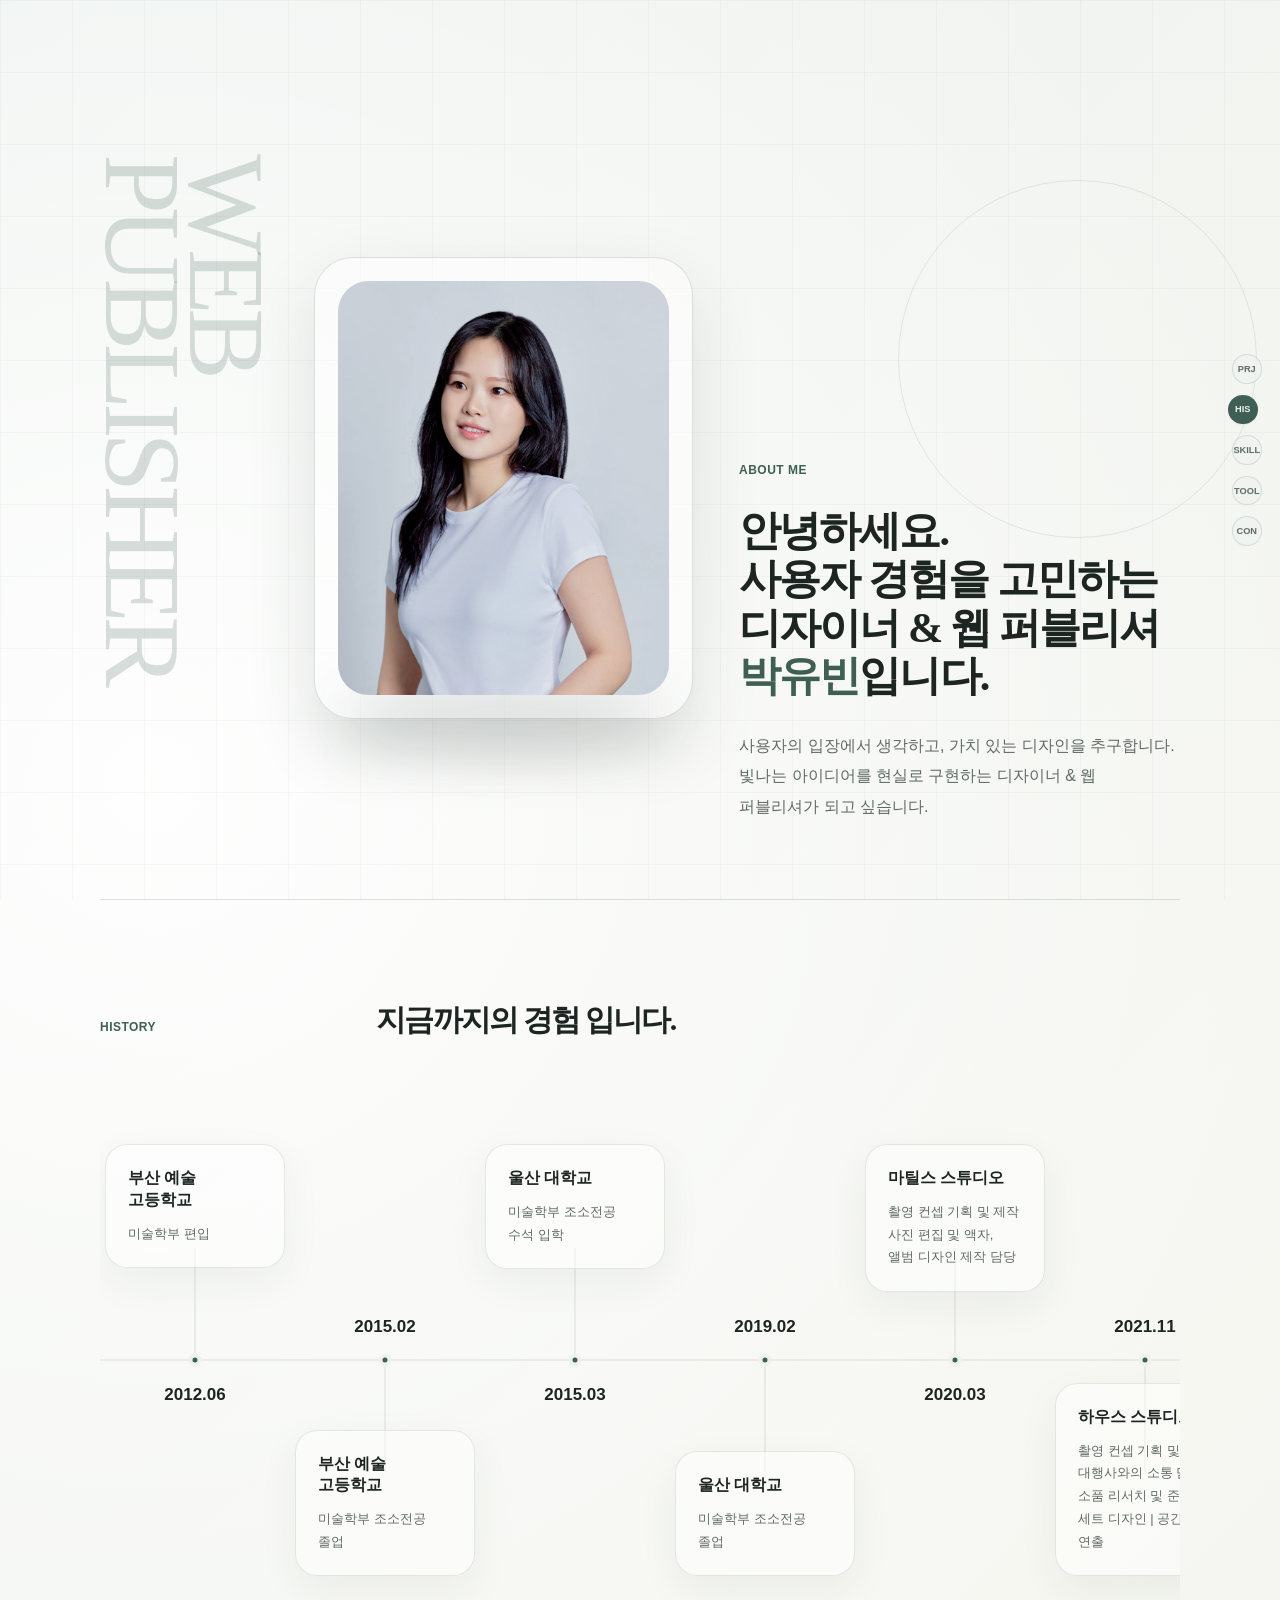
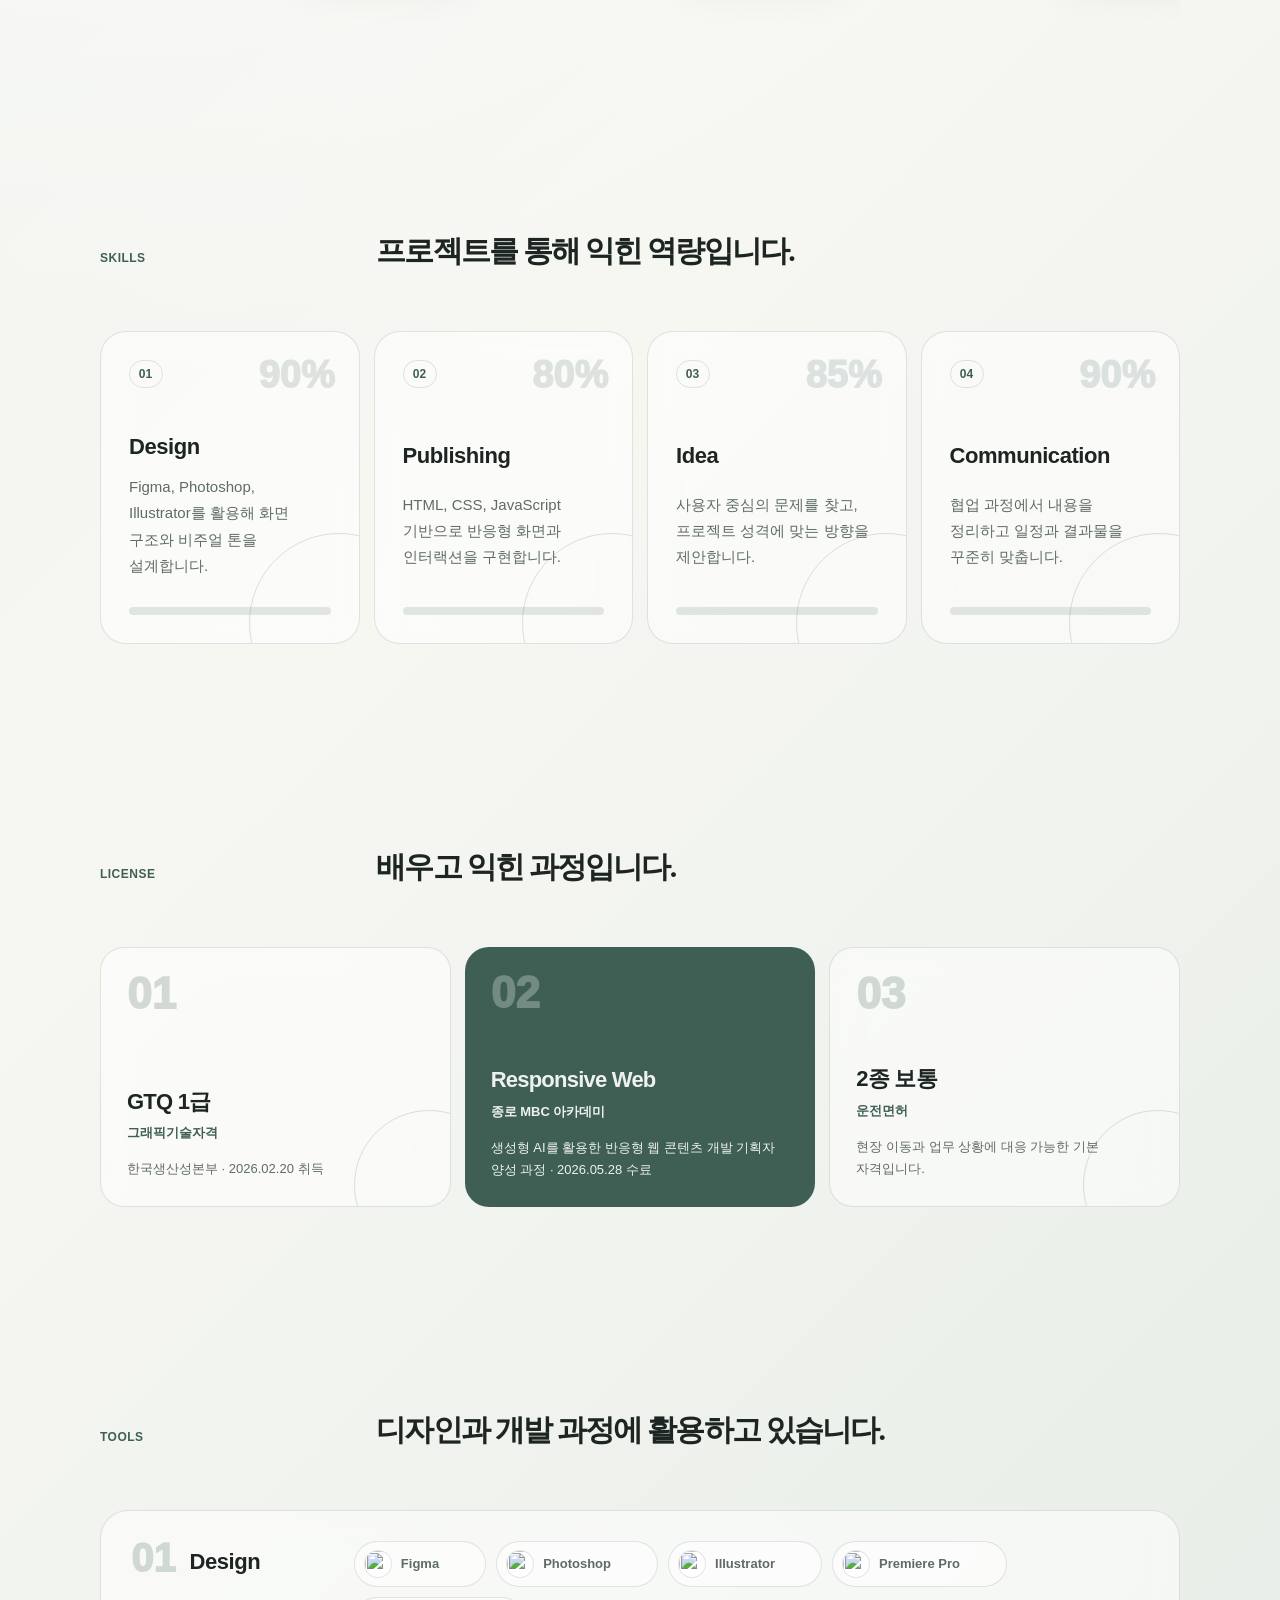
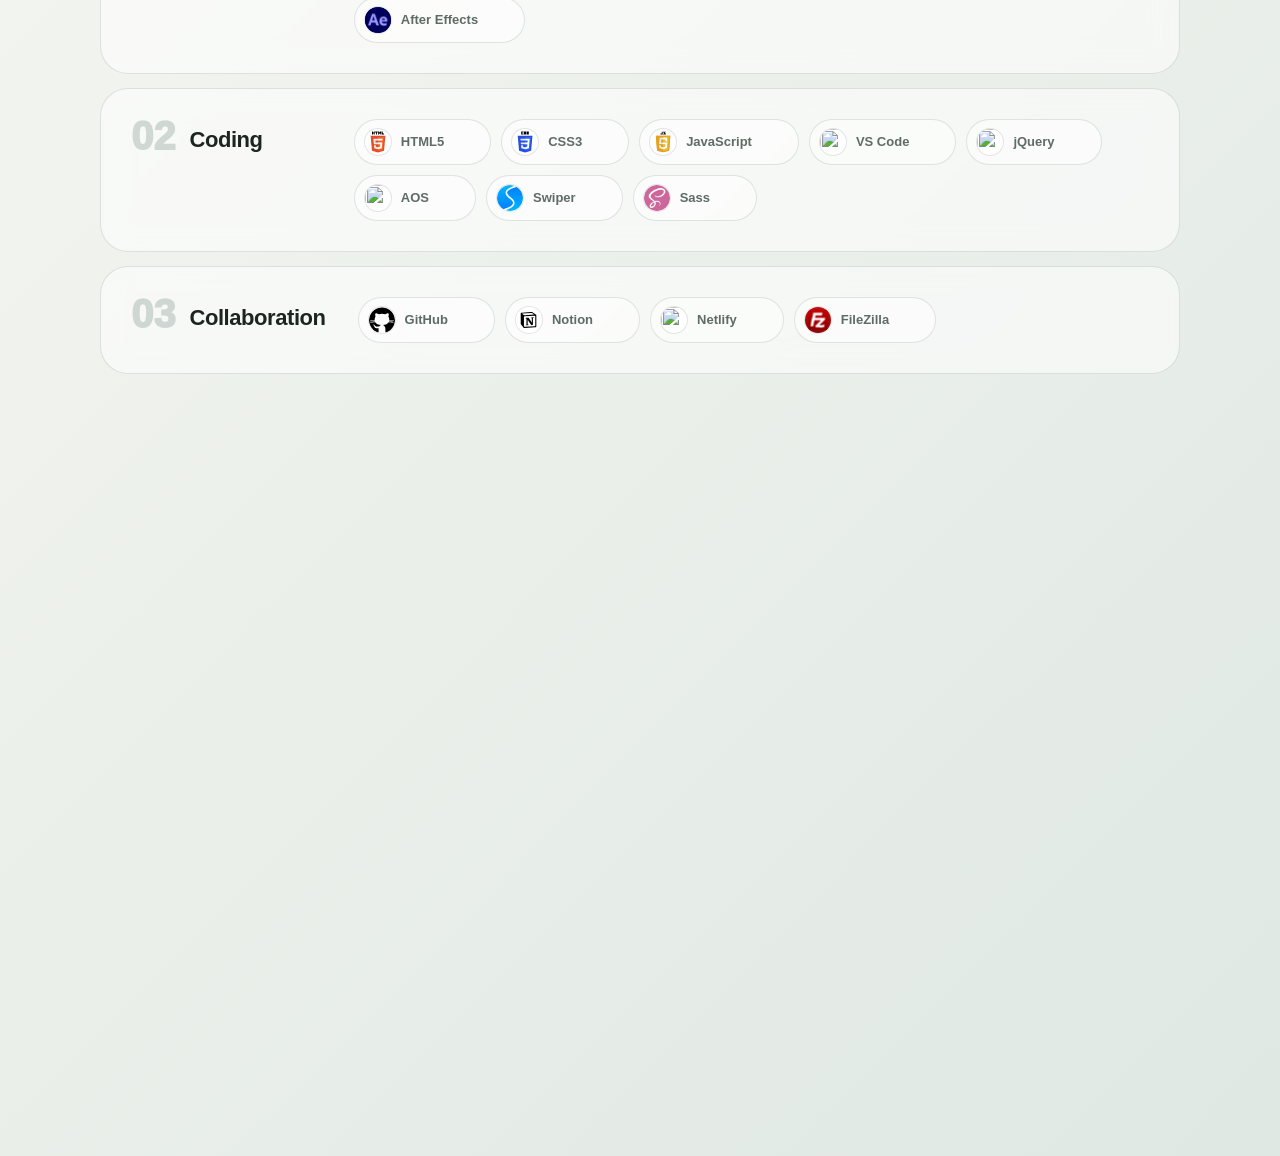
==== commit d783f8ed: "about fix" ====
--- a/about.html
+++ b/about.html
@@ -79,7 +79,7 @@
               </div>
             </li>
             <li class="history-item history-item-bottom" data-aos="fade-up" data-aos-delay="160">
-              <time class="history-date" datetime="2018-02">2018.02</time>
+              <time class="history-date" datetime="2018-02">2019.02</time>
               <div class="history-copy">
                 <h3>울산 대학교</h3>
                 <p>미술학부 조소전공 졸업</p>
--- a/css/common.css
+++ b/css/common.css
@@ -19,14 +19,12 @@
   --blue: #142a74;
   --soft: #f2f4f7;
   --ink: #111827;
-  --muted: #667085;
-  --gray-font: #a5a5a5;
+  --gray-font: #bababa;
   --line: rgba(17, 24, 39, 0.14);
   --white: #ffffff;
-  --footer-color: var(--ink);
-  --footer-line: rgba(17, 24, 39, 0.16);
+  --footer-color: rgba(255, 255, 255, 0.7);
+  --footer-line: rgba(255, 255, 255, 0.7);
   --radius-pill: 999px;
-  --motion-rise: opacity 0.7s ease, transform 0.7s ease;
   --font-sans: "Pretendard Variable", "Pretendard", "Apple SD Gothic Neo", "Noto Sans KR", Arial, sans-serif;
   --font-serif: "열린명조", "Yeolrin Myeongjo", "YoonOpenMyeongjo", "Nanum Myeongjo", "Noto Serif KR", serif;
   --font-playfair: "Playfair Display", Georgia, "Times New Roman", serif;
@@ -34,7 +32,6 @@
   --font-hand: "KyoboHandwriting2020ParkDoYeon", "Pretendard Variable", "Pretendard", "Apple SD Gothic Neo", "Noto Sans KR", Arial, sans-serif;
   --project-body-font-size: 12px;
   --project-title-font-size: 18px;
-  --project-person-name-font-size: 16px;
   --project-skill-icon-size: 48px;
 }
 
@@ -243,7 +240,6 @@
 }
 .project-showcase-mockup img {
   width: 100%;
-  filter: drop-shadow(0 24px 34px rgba(30, 32, 34, 0.18));
 }
 .project-showcase-actions {
   position: relative;
@@ -332,8 +328,8 @@
 }
 .image-story h2 {
   margin: 12px 0 22px;
-  font-size: clamp(34px, 4.5vw, 78px);
-  font-weight: 800;
+  font-size: clamp(24px, 4vw, 64px);
+  font-weight: 700;
   line-height: 1.12;
   letter-spacing: 0;
 }
--- a/css/about.css
+++ b/css/about.css
@@ -9,6 +9,8 @@
   --about-accent: #3f5f55;
   --about-card: rgba(255, 255, 255, 0.54);
   --about-card-strong: rgba(255, 255, 255, 0.76);
+  --footer-color: var(--about-ink);
+  --footer-line: var(--about-line);
   overflow-x: hidden;
   color: var(--about-ink);
   background:
--- a/css/common_rwd.css
+++ b/css/common_rwd.css
@@ -2,7 +2,6 @@
 @media (min-width: 769px) {
   :root {
     --project-title-font-size: clamp(24px, 2.3vw, 32px);
-    --project-header-font-size: clamp(22px, 1.65vw, 28px);
     --project-body-font-size: clamp(14px, 1.25vw, 16px);
     --project-skill-icon-size: clamp(64px, 5vw, 80px);
   }
@@ -138,7 +137,7 @@
   .project-showcase-mockup {
     width: min(86vw, 920px);
     margin-top: 48px;
-    margin-bottom: 132px;
+    margin-bottom: 20%;
   }
   .project-showcase-actions {
     position: absolute;
@@ -166,7 +165,7 @@
   }
   .project-showcase-info {
     flex: 0 1 auto;
-    font-size: 17px;
+    font-size: 14px;
   }
   .project-showcase-info strong {
     font-size: 19px;
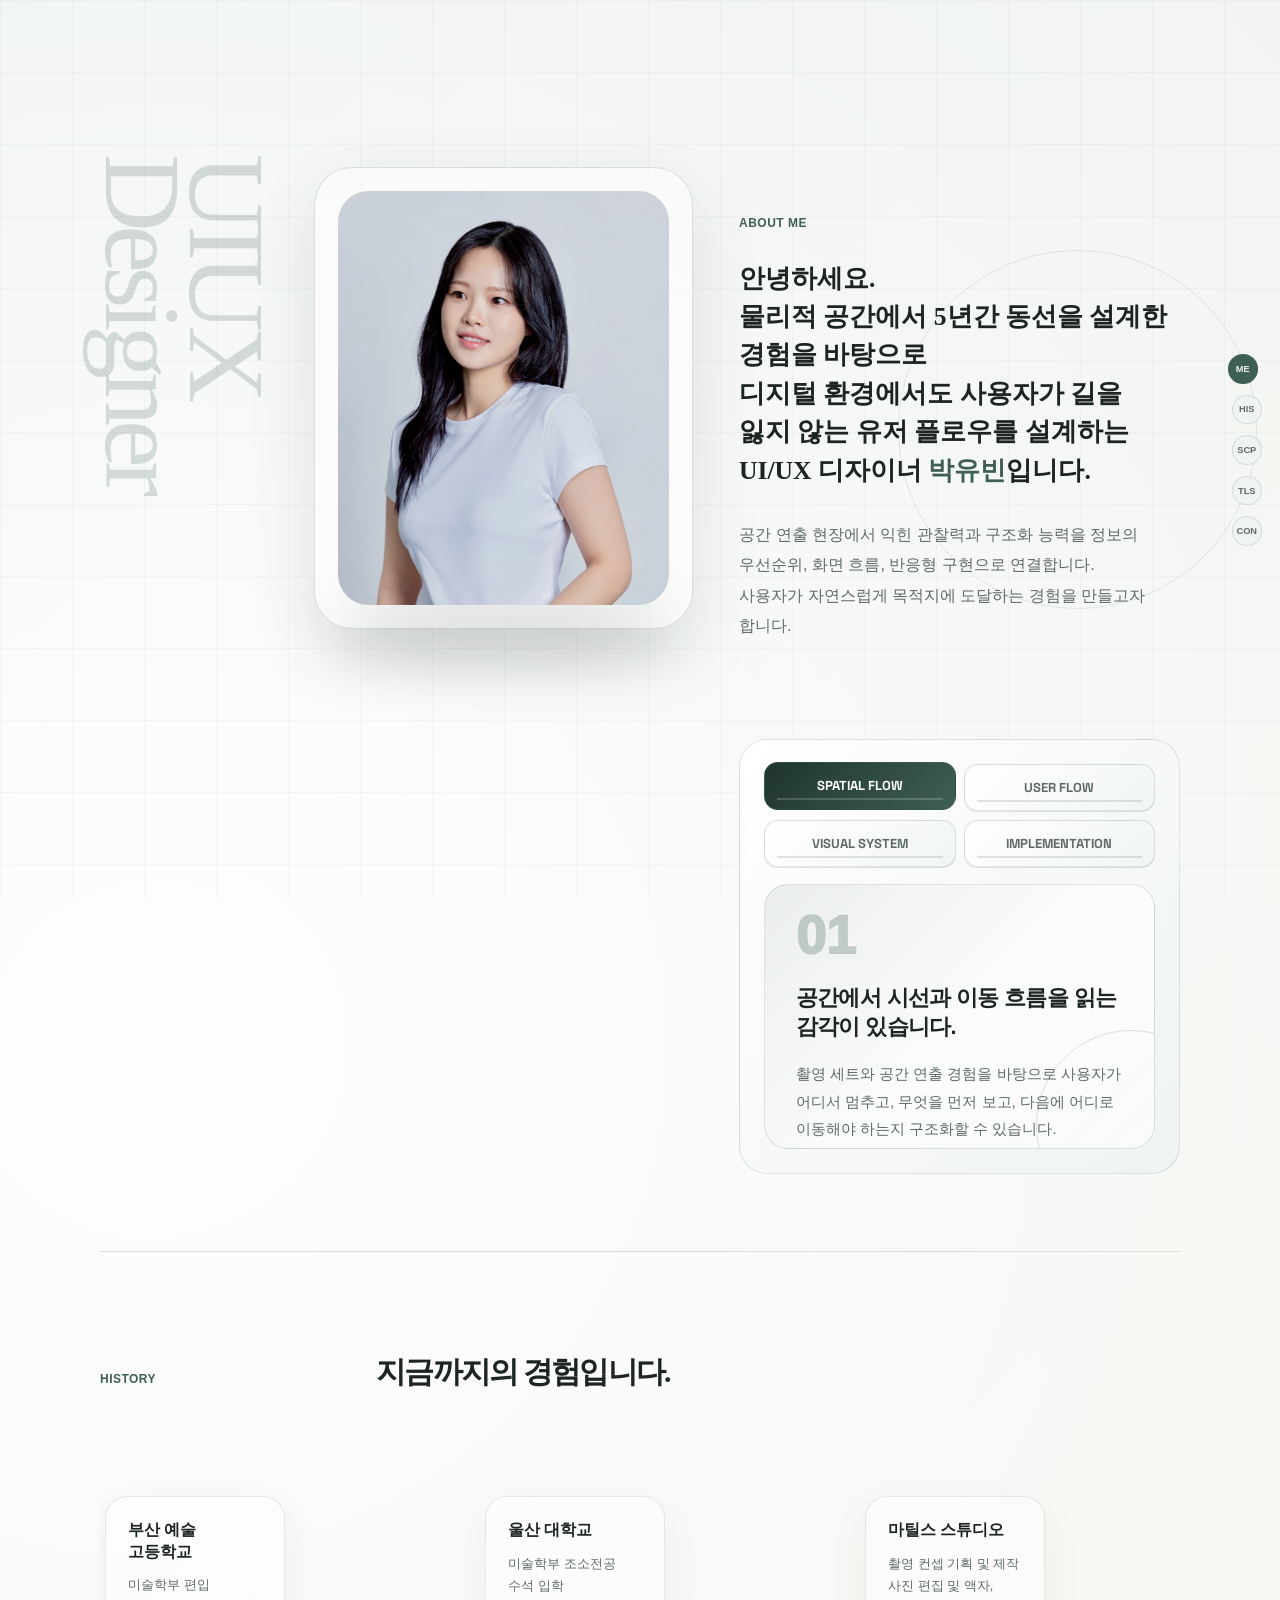
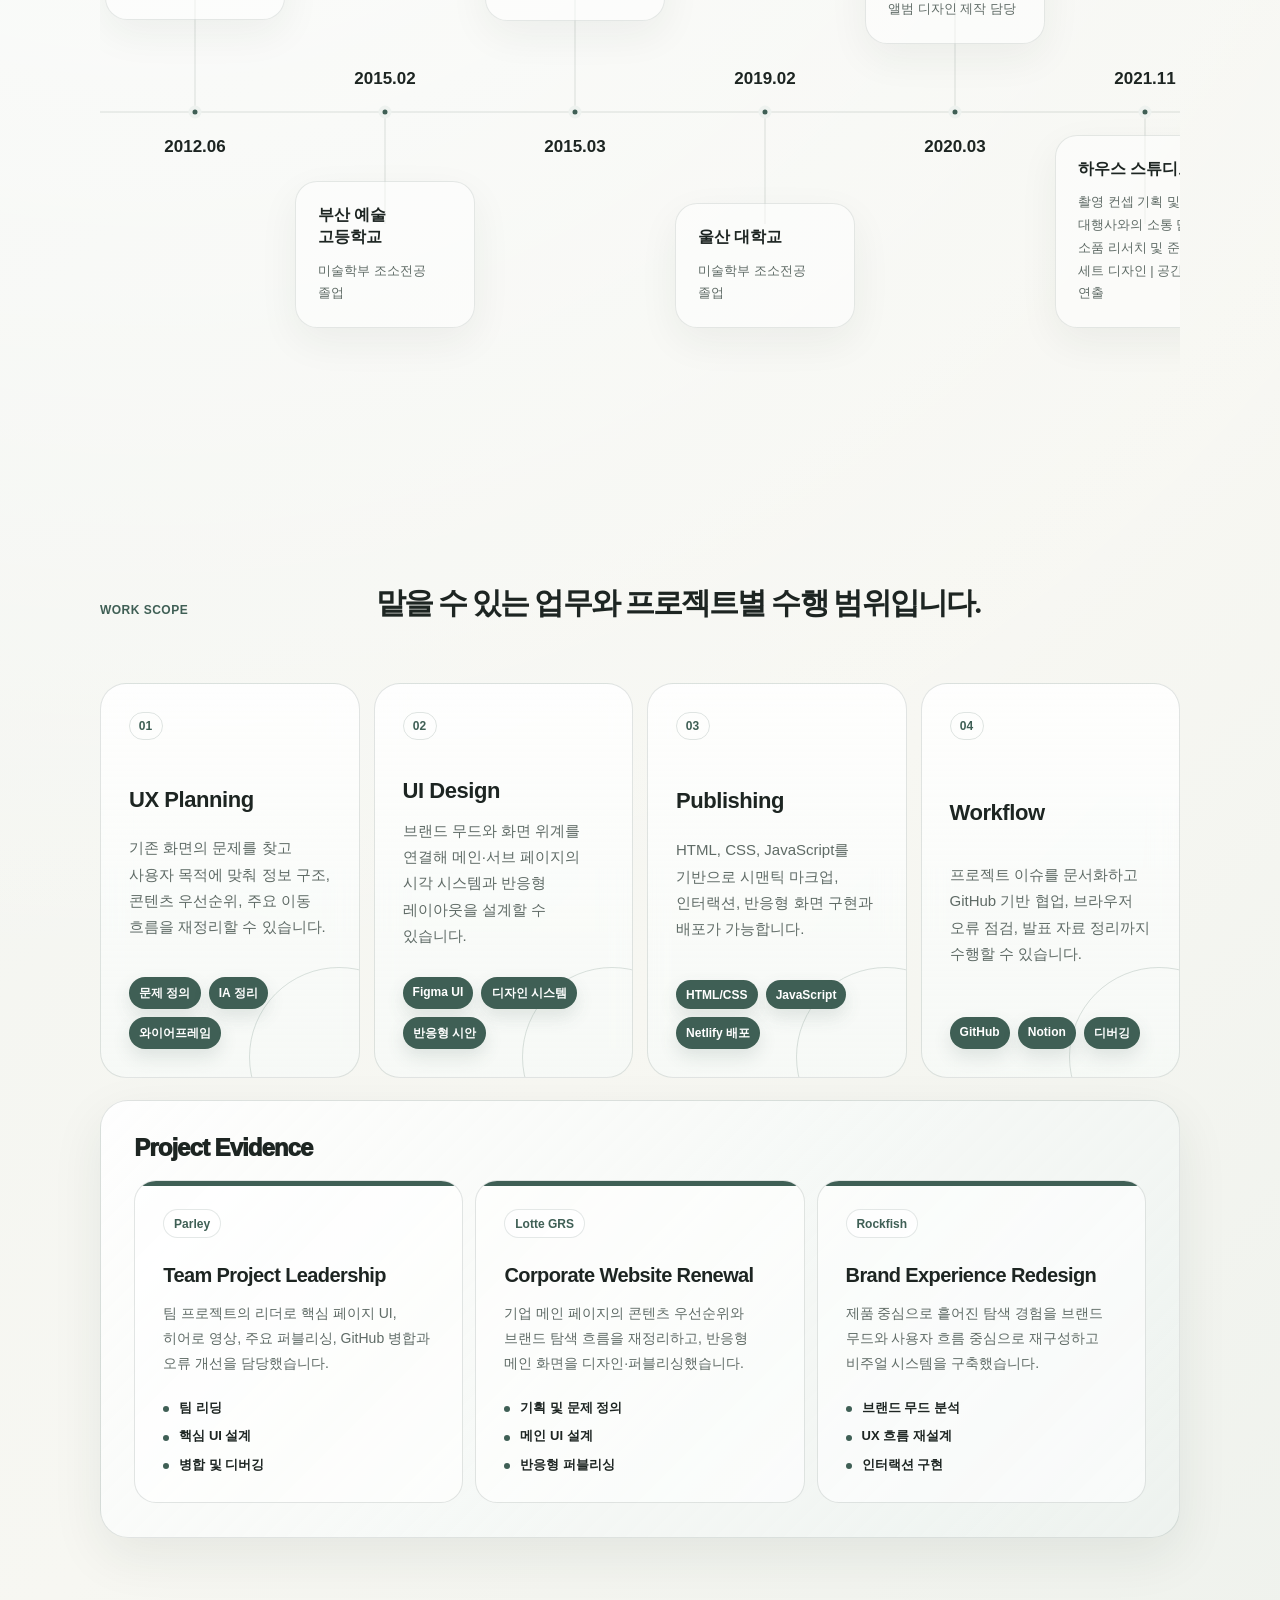
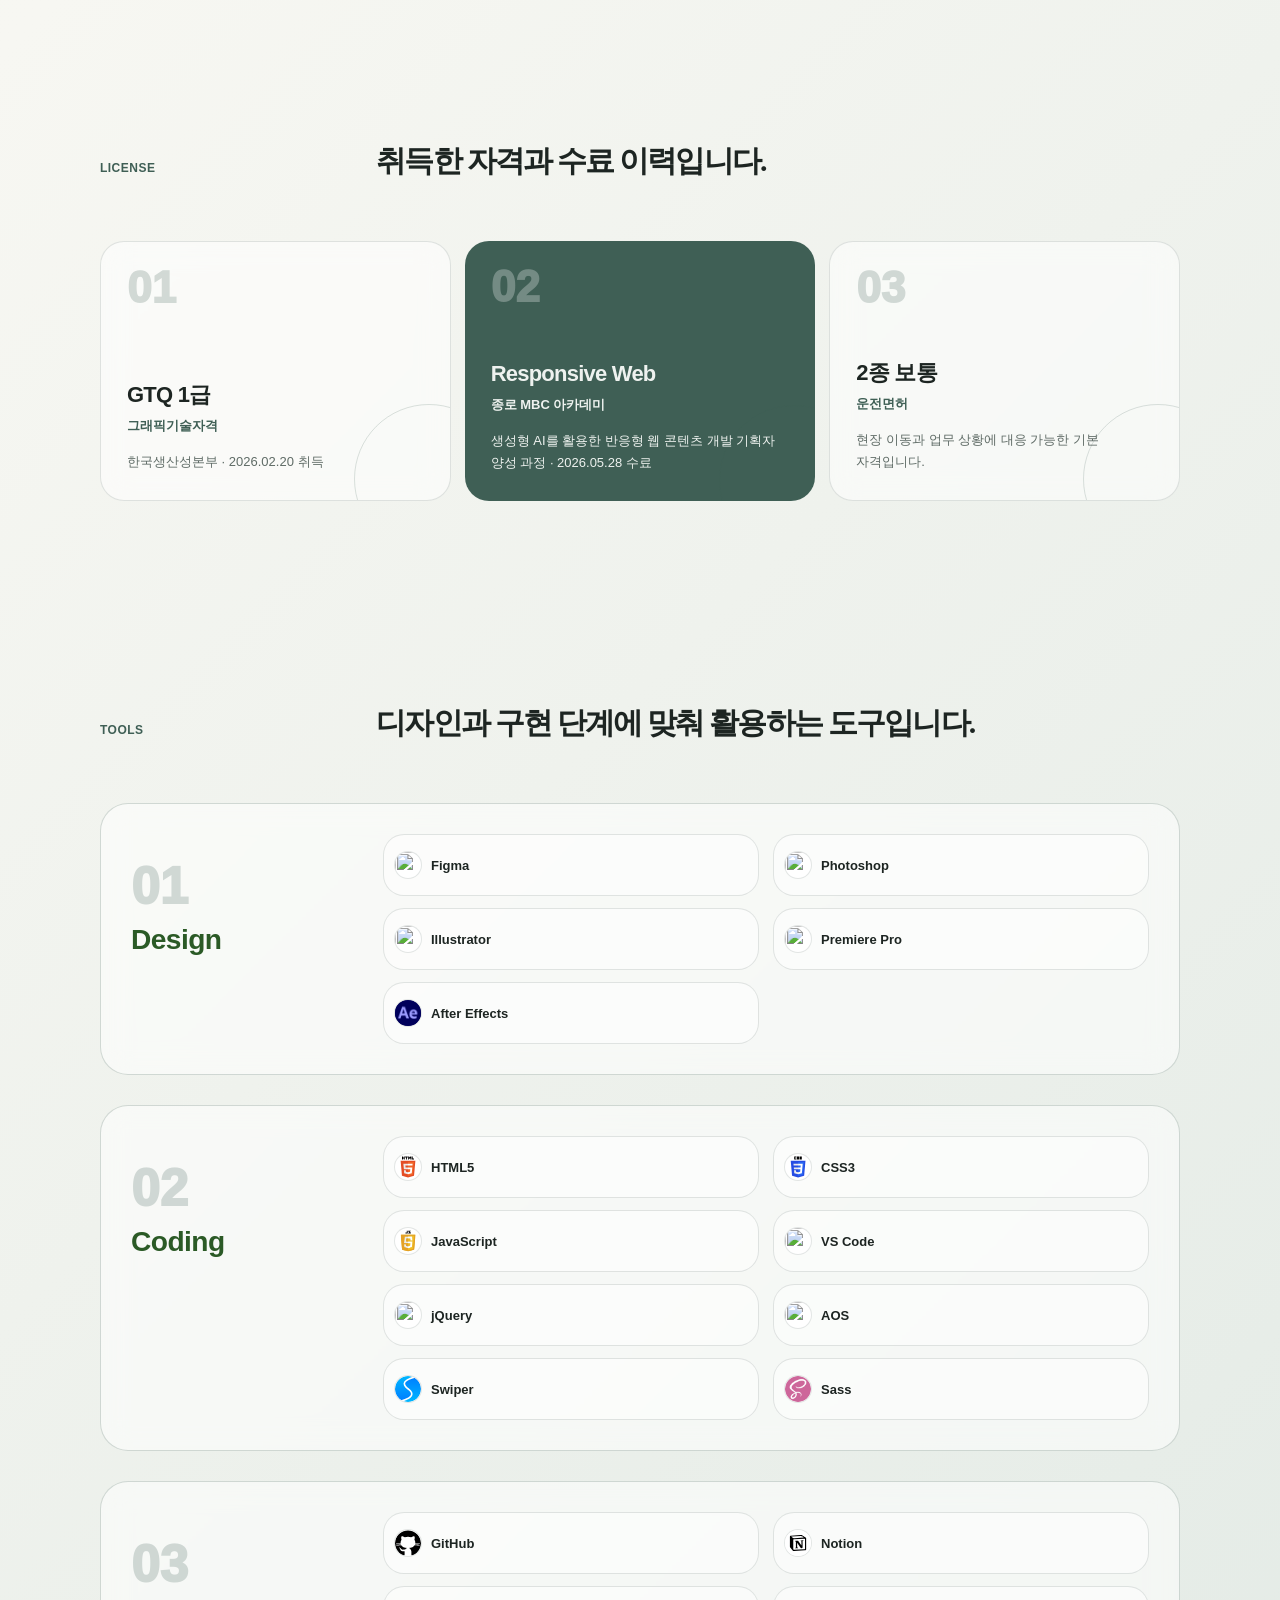
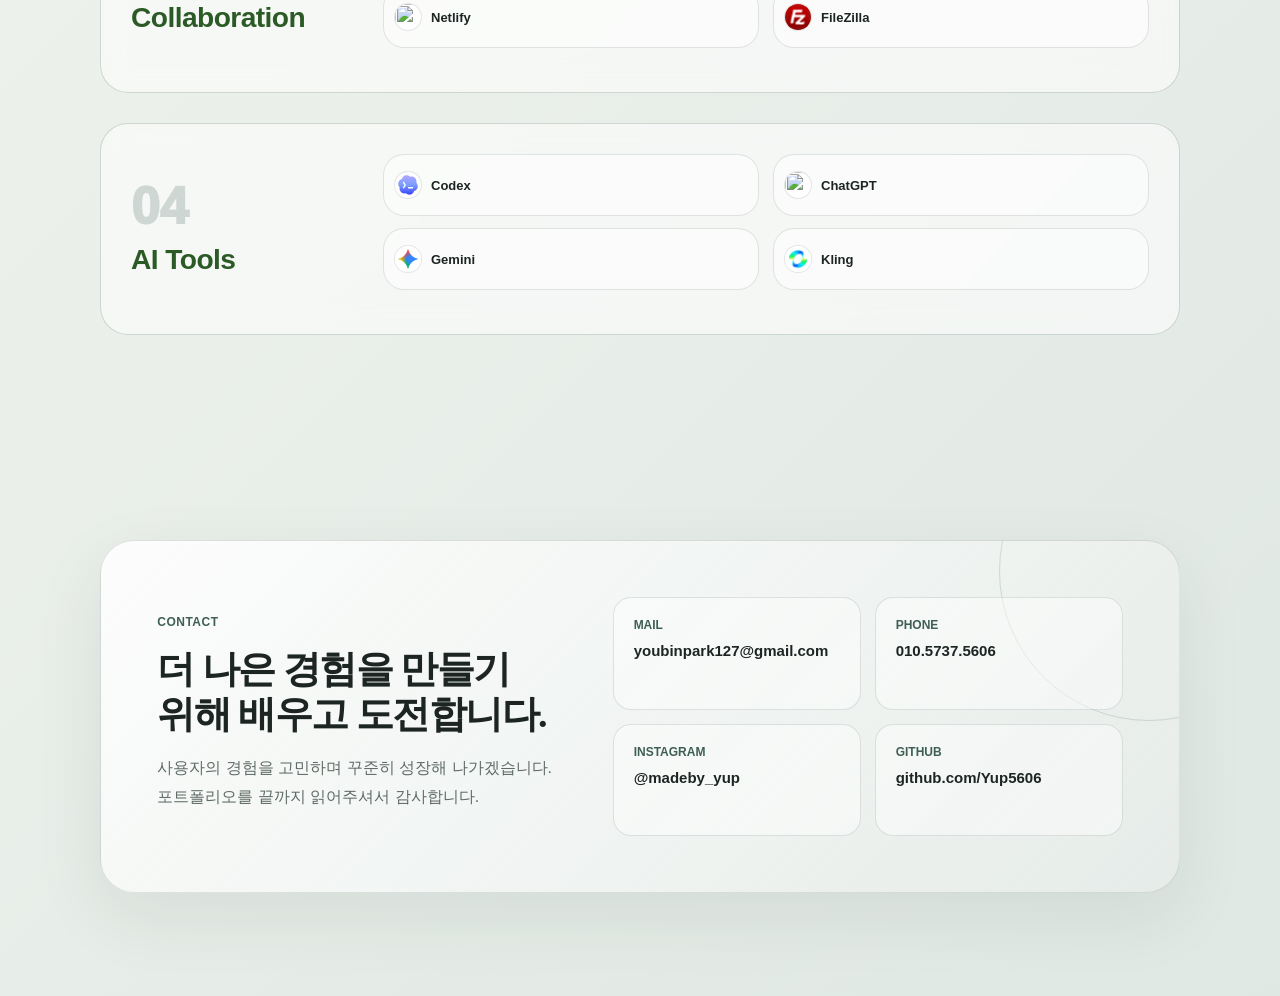
==== commit 9119071c: "about fix 6/29" ====
--- a/about.html
+++ b/about.html
@@ -6,9 +6,10 @@
     <link rel="icon" type="image/svg+xml" href="image/common/youbin.svg" />
     <title>About | Park Yubin Portfolio</title>
     <link rel="stylesheet" href="css/common.css" />
-    <link rel="stylesheet" href="css/about.css" />
+    <link rel="stylesheet" href="https://fonts.googleapis.com/css2?family=Space+Grotesk:wght@600;700&display=swap" />
+    <link rel="stylesheet" href="css/about.css?v=about-tool-stable" />
     <link rel="stylesheet" href="css/common_rwd.css" />
-    <link rel="stylesheet" href="css/about_rwd.css" />
+    <link rel="stylesheet" href="css/about_rwd.css?v=about-tool-stable" />
     <link rel="stylesheet" href="https://unpkg.com/aos@2.3.4/dist/aos.css" />
   </head>
   <body class="about-page">
@@ -17,10 +18,10 @@
 
     <!--우측 메뉴 영역-->
     <aside class="about-side-nav" aria-label="About page navigation">
-      <a href="project-index.html" aria-label="Projects">Prj</a>
+      <a href="#about" aria-label="About">Me</a>
       <a href="#history" aria-label="History">His</a>
-      <a href="#skills" aria-label="Skills">Skill</a>
-      <a href="#tools" aria-label="Tools">Tool</a>
+      <a href="#skills" aria-label="Work scope">Scp</a>
+      <a href="#tools" aria-label="Tools">Tls</a>
       <a href="#contact" aria-label="Contact">Con</a>
     </aside>
 
@@ -28,7 +29,7 @@
     <main class="about-main">
       <!--소개 영역-->
       <section class="about-hero" id="about">
-        <p class="about-side-title" data-aos="fade-up">WEB<br />PUBLISHER</p>
+        <p class="about-side-title" data-aos="fade-up">UIUX<br />Designer</p>
 
         <div class="about-photo-wrap" data-aos="fade-up" data-aos-delay="80">
           <img class="about-photo" src="image/common/profile.jpg" alt="박유빈 프로필 사진" />
@@ -38,13 +39,51 @@
           <p class="about-label">About me</p>
           <h1>
             안녕하세요.<br />
-            사용자 경험을 고민하는<br />
-            디자이너 & 웹 퍼블리셔 <strong>박유빈</strong>입니다.
+            물리적 공간에서 5년간 동선을 설계한 경험을 바탕으로<br />
+            디지털 환경에서도 사용자가 길을 잃지 않는 유저 플로우를 설계하는 UI/UX 디자이너 <strong>박유빈</strong>입니다.
           </h1>
           <p>
-            사용자의 입장에서 생각하고, 가치 있는 디자인을 추구합니다.<br />
-            빛나는 아이디어를 현실로 구현하는 디자이너 & 웹 퍼블리셔가 되고 싶습니다.
+            공간 연출 현장에서 익힌 관찰력과 구조화 능력을 정보의 우선순위, 화면 흐름, 반응형 구현으로 연결합니다.<br />
+            사용자가 자연스럽게 목적지에 도달하는 경험을 만들고자 합니다.
           </p>
+        </div>
+
+        <div class="keyword-card" data-aos="fade-up" data-aos-delay="180">
+          <div class="keyword-tab-list" role="tablist" aria-label="박유빈의 디자인 접근 방식">
+            <button class="keyword-tab is-active" id="keyword-tab-1" type="button" role="tab" aria-selected="true" aria-controls="keyword-panel-1" data-keyword-tab>
+              Spatial Flow
+            </button>
+            <button class="keyword-tab" id="keyword-tab-2" type="button" role="tab" aria-selected="false" aria-controls="keyword-panel-2" data-keyword-tab>
+              User Flow
+            </button>
+            <button class="keyword-tab" id="keyword-tab-3" type="button" role="tab" aria-selected="false" aria-controls="keyword-panel-3" data-keyword-tab>
+              Visual System
+            </button>
+            <button class="keyword-tab" id="keyword-tab-4" type="button" role="tab" aria-selected="false" aria-controls="keyword-panel-4" data-keyword-tab>
+              Implementation
+            </button>
+          </div>
+
+          <div class="keyword-panel is-active" id="keyword-panel-1" role="tabpanel" aria-labelledby="keyword-tab-1" data-keyword-panel>
+            <span>01</span>
+            <strong>공간에서 시선과 이동 흐름을 읽는 감각이 있습니다.</strong>
+            <p>촬영 세트와 공간 연출 경험을 바탕으로 사용자가 어디서 멈추고, 무엇을 먼저 보고, 다음에 어디로 이동해야 하는지 구조화할 수 있습니다.</p>
+          </div>
+          <div class="keyword-panel" id="keyword-panel-2" role="tabpanel" aria-labelledby="keyword-tab-2" data-keyword-panel hidden>
+            <span>02</span>
+            <strong>복잡한 정보를 목적 중심의 흐름으로 정리할 수 있습니다.</strong>
+            <p>브랜드 소개, 제품, ESG, 채용처럼 흩어진 콘텐츠를 사용자의 탐색 목적에 맞춰 묶고 우선순위를 세우는 역량이 있습니다.</p>
+          </div>
+          <div class="keyword-panel" id="keyword-panel-3" role="tabpanel" aria-labelledby="keyword-tab-3" data-keyword-panel hidden>
+            <span>03</span>
+            <strong>브랜드 무드를 화면 위계와 컴포넌트로 옮길 수 있습니다.</strong>
+            <p>톤앤매너, 컬러, 타이포그래피, 이미지 사용 기준을 정리해 페이지마다 일관된 브랜드 경험이 이어지도록 설계합니다.</p>
+          </div>
+          <div class="keyword-panel" id="keyword-panel-4" role="tabpanel" aria-labelledby="keyword-tab-4" data-keyword-panel hidden>
+            <span>04</span>
+            <strong>디자인 의도를 반응형 화면과 인터랙션으로 구현할 수 있습니다.</strong>
+            <p>Figma 시안을 HTML, CSS, JavaScript 기반의 반응형 화면으로 옮기고, 사용자의 행동을 돕는 인터랙션까지 연결합니다.</p>
+          </div>
         </div>
 
       </section>
@@ -53,7 +92,7 @@
       <section class="about-section history-section" id="history">
         <div class="about-section-head" data-aos="fade-up">
           <p class="about-label">History</p>
-          <h2>지금까지의 경험 입니다.</h2>
+          <h2>지금까지의 경험입니다.</h2>
         </div>
         <div class="history-track">
           <ol class="history-list">
@@ -110,45 +149,91 @@
         </div>
       </section>
 
-      <!--스킬 영역-->
+      <!--업무 범위 영역-->
       <section class="about-section skill-section" id="skills">
         <div class="about-section-head" data-aos="fade-up">
-          <p class="about-label">Skills</p>
-          <h2>프로젝트를 통해 익힌 역량입니다.</h2>
+          <p class="about-label">Work Scope</p>
+          <h2>맡을 수 있는 업무와 프로젝트별 수행 범위입니다.</h2>
         </div>
         <div class="skill-grid">
-          <article class="skill-card about-card-base" data-percent="90%" data-aos="fade-up">
+          <article class="skill-card about-card-base" data-aos="fade-up">
             <span class="skill-mark">01</span>
-            <h3>Design</h3>
-            <p>Figma, Photoshop, Illustrator를 활용해 화면 구조와 비주얼 톤을 설계합니다.</p>
-            <div class="skill-bar" aria-label="Design level">
-              <span></span><em>90%</em>
-            </div>
-          </article>
-          <article class="skill-card about-card-base" data-percent="80%" data-aos="fade-up" data-aos-delay="80">
+            <h3>UX Planning</h3>
+            <p>기존 화면의 문제를 찾고 사용자 목적에 맞춰 정보 구조, 콘텐츠 우선순위, 주요 이동 흐름을 재정리할 수 있습니다.</p>
+            <ul class="skill-scope-list">
+              <li>문제 정의</li>
+              <li>IA 정리</li>
+              <li>와이어프레임</li>
+            </ul>
+          </article>
+          <article class="skill-card about-card-base" data-aos="fade-up" data-aos-delay="80">
             <span class="skill-mark">02</span>
+            <h3>UI Design</h3>
+            <p>브랜드 무드와 화면 위계를 연결해 메인·서브 페이지의 시각 시스템과 반응형 레이아웃을 설계할 수 있습니다.</p>
+            <ul class="skill-scope-list">
+              <li>Figma UI</li>
+              <li>디자인 시스템</li>
+              <li>반응형 시안</li>
+            </ul>
+          </article>
+          <article class="skill-card about-card-base" data-aos="fade-up" data-aos-delay="160">
+            <span class="skill-mark">03</span>
             <h3>Publishing</h3>
-            <p>HTML, CSS, JavaScript 기반으로 반응형 화면과 인터랙션을 구현합니다.</p>
-            <div class="skill-bar" aria-label="Publishing level">
-              <span></span><em>80%</em>
-            </div>
-          </article>
-          <article class="skill-card about-card-base" data-percent="85%" data-aos="fade-up" data-aos-delay="160">
-            <span class="skill-mark">03</span>
-            <h3>Idea</h3>
-            <p>사용자 중심의 문제를 찾고, 프로젝트 성격에 맞는 방향을 제안합니다.</p>
-            <div class="skill-bar" aria-label="Idea level">
-              <span></span><em>85%</em>
-            </div>
-          </article>
-          <article class="skill-card about-card-base" data-percent="90%" data-aos="fade-up" data-aos-delay="240">
+            <p>HTML, CSS, JavaScript를 기반으로 시맨틱 마크업, 인터랙션, 반응형 화면 구현과 배포가 가능합니다.</p>
+            <ul class="skill-scope-list">
+              <li>HTML/CSS</li>
+              <li>JavaScript</li>
+              <li>Netlify 배포</li>
+            </ul>
+          </article>
+          <article class="skill-card about-card-base" data-aos="fade-up" data-aos-delay="240">
             <span class="skill-mark">04</span>
-            <h3>Communication</h3>
-            <p>협업 과정에서 내용을 정리하고 일정과 결과물을 꾸준히 맞춥니다.</p>
-            <div class="skill-bar" aria-label="Communication level">
-              <span></span><em>90%</em>
-            </div>
-          </article>
+            <h3>Workflow</h3>
+            <p>프로젝트 이슈를 문서화하고 GitHub 기반 협업, 브라우저 오류 점검, 발표 자료 정리까지 수행할 수 있습니다.</p>
+            <ul class="skill-scope-list">
+              <li>GitHub</li>
+              <li>Notion</li>
+              <li>디버깅</li>
+            </ul>
+          </article>
+        </div>
+
+        <div class="project-scope-wrap" data-aos="fade-up">
+          <div class="project-scope-head">
+            <span>Project Evidence</span>
+          </div>
+          <div class="project-scope-grid" aria-label="프로젝트별 수행 범위">
+            <article class="project-scope-card project-scope-card--parley">
+              <span>Parley</span>
+              <h3>Team Project Leadership</h3>
+              <p>팀 프로젝트의 리더로 핵심 페이지 UI, 히어로 영상, 주요 퍼블리싱, GitHub 병합과 오류 개선을 담당했습니다.</p>
+              <ul>
+                <li>팀 리딩</li>
+                <li>핵심 UI 설계</li>
+                <li>병합 및 디버깅</li>
+              </ul>
+            </article>
+            <article class="project-scope-card project-scope-card--lotte">
+              <span>Lotte GRS</span>
+              <h3>Corporate Website Renewal</h3>
+              <p>기업 메인 페이지의 콘텐츠 우선순위와 브랜드 탐색 흐름을 재정리하고, 반응형 메인 화면을 디자인·퍼블리싱했습니다.</p>
+              <ul>
+                <li>기획 및 문제 정의</li>
+                <li>메인 UI 설계</li>
+                <li>반응형 퍼블리싱</li>
+              </ul>
+            </article>
+            <article class="project-scope-card project-scope-card--rockfish">
+              <span>Rockfish</span>
+              <h3>Brand Experience Redesign</h3>
+              <p>제품 중심으로 흩어진 탐색 경험을 브랜드 무드와 사용자 흐름 중심으로 재구성하고 비주얼 시스템을 구축했습니다.</p>
+              <ul>
+                <li>브랜드 무드 분석</li>
+                <li>UX 흐름 재설계</li>
+                <li>인터랙션 구현</li>
+              </ul>
+            </article>
+          </div>
         </div>
       </section>
 
@@ -156,7 +241,7 @@
       <section class="about-section license-section">
         <div class="about-section-head" data-aos="fade-up">
           <p class="about-label">License</p>
-          <h2>배우고 익힌 과정입니다.</h2>
+          <h2>취득한 자격과 수료 이력입니다.</h2>
         </div>
         <div class="license-panel">
           <article class="license-card about-card-base" data-aos="fade-up">
@@ -190,7 +275,7 @@
       <section class="about-section tool-section" id="tools">
         <div class="about-section-head" data-aos="fade-up">
           <p class="about-label">Tools</p>
-          <h2>디자인과 개발 과정에 활용하고 있습니다.</h2>
+          <h2>디자인과 구현 단계에 맞춰 활용하는 도구입니다.</h2>
         </div>
         <div class="tool-category-grid">
           <article class="tool-category-card about-card-base" data-aos="fade-up">
@@ -199,11 +284,26 @@
               <h3>Design</h3>
             </div>
             <div class="tool-list">
-              <span class="tool-item" data-percent="90%"><img src="image/common/icon/figma_icon.svg" alt="" />Figma</span>
-              <span class="tool-item" data-percent="90%"><img src="image/common/icon/photoshop_icon.svg" alt="" />Photoshop</span>
-              <span class="tool-item" data-percent="80%"><img src="image/common/icon/illrst_icon.svg" alt="" />Illustrator</span>
-              <span class="tool-item" data-percent="70%"><img src="image/common/icon/premier_icon.svg" alt="" />Premiere Pro</span>
-              <span class="tool-item" data-percent="70%"><img src="image/common/icon/apec_logo.svg" alt="" />After Effects</span>
+              <details class="tool-item">
+                <summary><img src="image/common/icon/figma_icon.svg" alt="" /><strong>Figma</strong></summary>
+                <p>IA 정리, 와이어프레임, 반응형 UI 시안, 컴포넌트와 디자인 시스템 정리까지 연결해 활용합니다.</p>
+              </details>
+              <details class="tool-item">
+                <summary><img src="image/common/icon/photoshop_icon.svg" alt="" /><strong>Photoshop</strong></summary>
+                <p>웹 비주얼에 필요한 이미지 보정, 합성, 목업 제작, 배너용 에셋 정리를 수행할 수 있습니다.</p>
+              </details>
+              <details class="tool-item">
+                <summary><img src="image/common/icon/illrst_icon.svg" alt="" /><strong>Illustrator</strong></summary>
+                <p>로고, 아이콘, 간단한 그래픽 요소를 벡터 기반으로 제작하고 웹용 에셋으로 정리할 수 있습니다.</p>
+              </details>
+              <details class="tool-item">
+                <summary><img src="image/common/icon/premier_icon.svg" alt="" /><strong>Premiere Pro</strong></summary>
+                <p>프로젝트 히어로와 브랜드 무드를 강화하는 짧은 영상 편집과 컷 구성 작업 경험이 있습니다.</p>
+              </details>
+              <details class="tool-item">
+                <summary><img src="image/common/icon/apec_logo.svg" alt="" /><strong>After Effects</strong></summary>
+                <p>간단한 모션 그래픽과 전환 효과를 제작해 웹 비주얼의 몰입감을 높일 수 있습니다.</p>
+              </details>
             </div>
           </article>
           <article class="tool-category-card about-card-base" data-aos="fade-up" data-aos-delay="80">
@@ -212,14 +312,38 @@
               <h3>Coding</h3>
             </div>
             <div class="tool-list">
-              <span class="tool-item" data-percent="80%"><img src="image/common/icon/html5_logo.svg" alt="" />HTML5</span>
-              <span class="tool-item" data-percent="80%"><img src="image/common/icon/css3_logo.svg" alt="" />CSS3</span>
-              <span class="tool-item" data-percent="70%"><img src="image/common/icon/js_logo.svg" alt="" />JavaScript</span>
-              <span class="tool-item" data-percent="80%"><img src="image/common/icon/vscode_icon.svg" alt="" />VS Code</span>
-              <span class="tool-item" data-percent="65%"><img src="image/common/icon/jquery_icon.svg" alt="" />jQuery</span>
-              <span class="tool-item" data-percent="80%"><img src="image/common/icon/aos_icon.svg" alt="" />AOS</span>
-              <span class="tool-item" data-percent="70%"><img src="image/common/icon/swiper_logo.svg" alt="" />Swiper</span>
-              <span class="tool-item" data-percent="65%"><img src="image/common/icon/sass_logo.svg" alt="" />Sass</span>
+              <details class="tool-item">
+                <summary><img src="image/common/icon/html5_logo.svg" alt="" /><strong>HTML5</strong></summary>
+                <p>페이지 구조를 시맨틱 태그로 나누고, 접근성과 유지보수를 고려한 마크업을 작성할 수 있습니다.</p>
+              </details>
+              <details class="tool-item">
+                <summary><img src="image/common/icon/css3_logo.svg" alt="" /><strong>CSS3</strong></summary>
+                <p>그리드, 플렉스, clamp, 미디어쿼리를 활용해 데스크톱과 모바일 화면을 안정적으로 구성합니다.</p>
+              </details>
+              <details class="tool-item">
+                <summary><img src="image/common/icon/js_logo.svg" alt="" /><strong>JavaScript</strong></summary>
+                <p>탭, 모달, 스크롤 반응, 메뉴 상태처럼 사용자의 행동에 반응하는 인터랙션을 구현할 수 있습니다.</p>
+              </details>
+              <details class="tool-item">
+                <summary><img src="image/common/icon/vscode_icon.svg" alt="" /><strong>VS Code</strong></summary>
+                <p>프로젝트 구조를 나누고 HTML, CSS, JavaScript 파일을 관리하며 디버깅할 수 있습니다.</p>
+              </details>
+              <details class="tool-item">
+                <summary><img src="image/common/icon/jquery_icon.svg" alt="" /><strong>jQuery</strong></summary>
+                <p>기존 플러그인이나 DOM 제어가 필요한 화면에서 빠르게 이벤트와 상태를 연결할 수 있습니다.</p>
+              </details>
+              <details class="tool-item">
+                <summary><img src="image/common/icon/aos_icon.svg" alt="" /><strong>AOS</strong></summary>
+                <p>스크롤 진입 타이밍에 맞춰 과하지 않은 모션을 적용하고 페이지 리듬을 조정합니다.</p>
+              </details>
+              <details class="tool-item">
+                <summary><img src="image/common/icon/swiper_logo.svg" alt="" /><strong>Swiper</strong></summary>
+                <p>브랜드 이미지, 카드 리스트, 모바일 콘텐츠를 슬라이드 UI로 구성하고 반응형 옵션을 조정할 수 있습니다.</p>
+              </details>
+              <details class="tool-item">
+                <summary><img src="image/common/icon/sass_logo.svg" alt="" /><strong>Sass</strong></summary>
+                <p>반복되는 스타일 값을 정리하고 섹션 단위로 스타일을 관리하는 방식에 익숙합니다.</p>
+              </details>
             </div>
           </article>
           <article class="tool-category-card about-card-base" data-aos="fade-up" data-aos-delay="160">
@@ -228,10 +352,22 @@
               <h3>Collaboration</h3>
             </div>
             <div class="tool-list">
-              <span class="tool-item" data-percent="85%"><img src="image/common/icon/github_logo.svg" alt="" />GitHub</span>
-              <span class="tool-item" data-percent="70%"><img src="image/common/icon/notion_icon.svg" alt="" />Notion</span>
-              <span class="tool-item" data-percent="80%"><img src="image/common/icon/netlipy_icon.svg" alt="" />Netlify</span>
-              <span class="tool-item" data-percent="70%"><img src="image/common/icon/filezila_logo.svg" alt="" />FileZilla</span>
+              <details class="tool-item">
+                <summary><img src="image/common/icon/github_logo.svg" alt="" /><strong>GitHub</strong></summary>
+                <p>브랜치 관리, 소스 병합, 배포 이력 확인, 협업 중 발생한 충돌과 오류를 점검할 수 있습니다.</p>
+              </details>
+              <details class="tool-item">
+                <summary><img src="image/common/icon/notion_icon.svg" alt="" /><strong>Notion</strong></summary>
+                <p>회의 내용, 역할 분담, 일정, 리서치 근거를 문서화해 프로젝트 흐름을 정리할 수 있습니다.</p>
+              </details>
+              <details class="tool-item">
+                <summary><img src="image/common/icon/netlipy_icon.svg" alt="" /><strong>Netlify</strong></summary>
+                <p>정적 웹사이트를 배포하고 수정 사항이 실제 URL에 반영되는지 확인할 수 있습니다.</p>
+              </details>
+              <details class="tool-item">
+                <summary><img src="image/common/icon/filezila_logo.svg" alt="" /><strong>FileZilla</strong></summary>
+                <p>서버 업로드가 필요한 상황에서 파일 구조를 확인하고 필요한 리소스를 전송할 수 있습니다.</p>
+              </details>
             </div>
           </article>
           <article class="tool-category-card about-card-base" data-aos="fade-up" data-aos-delay="240">
@@ -240,10 +376,22 @@
               <h3>AI Tools</h3>
             </div>
             <div class="tool-list">
-              <span class="tool-item" data-percent="85%"><img src="image/common/icon/codex_logo.svg" alt="" />Codex</span>
-              <span class="tool-item" data-percent="80%"><img src="image/common/icon/chatgpt_icon.svg" alt="" />ChatGPT</span>
-              <span class="tool-item" data-percent="75%"><img src="image/common/icon/gamini_logo.svg" alt="" />Gemini</span>
-              <span class="tool-item" data-percent="70%"><img src="image/common/icon/kling_logo.svg" alt="" />Kling</span>
+              <details class="tool-item">
+                <summary><img src="image/common/icon/codex_logo.svg" alt="" /><strong>Codex</strong></summary>
+                <p>코드 구조 점검, 오류 원인 탐색, 반복 작업 정리처럼 퍼블리싱 과정의 생산성을 높이는 데 활용합니다.</p>
+              </details>
+              <details class="tool-item">
+                <summary><img src="image/common/icon/chatgpt_icon.svg" alt="" /><strong>ChatGPT</strong></summary>
+                <p>리서치 정리, 문장 다듬기, UX 개선 방향 비교처럼 기획과 문서화 과정에 활용합니다.</p>
+              </details>
+              <details class="tool-item">
+                <summary><img src="image/common/icon/gamini_logo.svg" alt="" /><strong>Gemini</strong></summary>
+                <p>다양한 관점의 아이디어를 빠르게 비교하고 콘텐츠 구조를 확장하는 데 활용합니다.</p>
+              </details>
+              <details class="tool-item">
+                <summary><img src="image/common/icon/kling_logo.svg" alt="" /><strong>Kling</strong></summary>
+                <p>브랜드 무드를 보여주는 영상 소스와 비주얼 레퍼런스를 생성하는 데 활용합니다.</p>
+              </details>
             </div>
           </article>
         </div>
@@ -273,6 +421,6 @@
     <script src="js/common.js"></script>
     <script src="https://unpkg.com/aos@2.3.4/dist/aos.js"></script>
     <script src="js/subpage.js"></script>
-    <script src="js/about.js"></script>
+    <script src="js/about.js?v=about-tool-stable"></script>
   </body>
 </html>
--- a/css/about.css
+++ b/css/about.css
@@ -2,6 +2,7 @@
 .about-page {
   --font-serif:
     "Nanum Myeongjo", "Noto Serif KR", Georgia, serif;
+  --font-ui: "Space Grotesk", "Pretendard", "Noto Sans KR", sans-serif;
   --about-bg: #eef2ef;
   --about-ink: #1d2522;
   --about-muted: #5f6b66;
@@ -214,10 +215,9 @@
   margin: 30px 0;
   color: var(--about-ink);
   font-family: var(--font-serif);
-  font-size: clamp(24px, 3.3vw, 68px);
+  font-size: clamp(24px, 2vw, 68px);
   font-weight: 600;
-  line-height: 1.15;
-  letter-spacing: -0.045em;
+  line-height: 1.5;
 }
 .about-intro h1 strong {
   color: var(--about-accent);
@@ -234,75 +234,121 @@
 /*키워드 영역*/
 .keyword-card {
   align-self: start;
+  display: flex;
+  flex-direction: column;
+  height: clamp(420px, 34vw, 520px);
   margin-top: clamp(28px, 4vw, 54px);
   padding: 24px;
   border: 1px solid rgba(54, 75, 68, 0.14);
   border-radius: 28px;
-  background: var(--about-card);
+  background:
+    linear-gradient(135deg, rgba(255, 255, 255, 0.72), rgba(220, 231, 226, 0.42)),
+    var(--about-card);
   backdrop-filter: blur(16px);
 }
-.keyword-list {
+.keyword-tab-list {
   display: grid;
   grid-template-columns: repeat(2, minmax(0, 1fr));
-  gap: 12px;
-  margin: 0;
-  padding: 0;
-  list-style: none;
-}
-.keyword-list li {
-  position: relative;
-  display: block;
-  min-height: 146px;
-  padding: 20px;
-  border: 1px solid rgba(54, 75, 68, 0.12);
-  border-radius: 22px;
-  overflow: hidden;
-  background: rgba(255, 255, 255, 0.46);
+  gap: 8px;
+  flex: 0 0 auto;
+  margin-bottom: 16px;
+}
+.keyword-tab {
+  position: relative;
+  min-height: 48px;
+  padding: 0 14px;
+  border: 1px solid rgba(54, 75, 68, 0.16);
+  border-radius: 14px;
+  color: var(--about-muted);
+  font-family: var(--font-ui);
+  font-size: 13px;
+  font-weight: 700;
+  letter-spacing: 0;
+  text-transform: uppercase;
+  background:
+    linear-gradient(135deg, rgba(255, 255, 255, 0.88), rgba(238, 244, 240, 0.72));
+  cursor: pointer;
+  box-shadow: inset 0 -1px 0 rgba(54, 75, 68, 0.1);
   transition:
     border-color 0.24s ease,
+    color 0.24s ease,
     background 0.24s ease,
     transform 0.24s ease;
 }
-.keyword-list li::before {
-  position: absolute;
-  top: 50%;
-  left: 50%;
-  width: 220px;
-  height: 220px;
+.keyword-tab:hover,
+.keyword-tab:focus-visible,
+.keyword-tab.is-active {
+  border-color: rgba(63, 95, 85, 0.36);
+  color: #fff;
+  background:
+    linear-gradient(135deg, #1f342e, var(--about-accent));
+  transform: translateY(-2px);
+}
+.keyword-tab::after {
+  position: absolute;
+  right: 12px;
+  bottom: 9px;
+  left: 12px;
+  height: 2px;
+  content: "";
+  background: currentColor;
+  opacity: 0.18;
+}
+.keyword-panel {
+  position: relative;
+  flex: 1 1 auto;
+  min-height: 0;
+  padding: clamp(22px, 2.4vw, 34px);
+  border: 1px solid rgba(63, 95, 85, 0.16);
+  border-radius: 24px;
+  overflow: hidden;
+  background:
+    linear-gradient(135deg, rgba(63, 95, 85, 0.1), transparent 54%),
+    rgba(255, 255, 255, 0.56);
+}
+.keyword-panel::before {
+  position: absolute;
+  right: -72px;
+  bottom: -72px;
+  width: 190px;
+  height: 190px;
+  border: 1px solid rgba(63, 95, 85, 0.18);
   border-radius: 50%;
   content: "";
-  pointer-events: none;
-  background: radial-gradient(circle, rgba(63, 95, 85, 0.14), transparent 68%);
-  opacity: 0;
-  transform: translate(-50%, -50%);
-  transition: opacity 0.24s ease;
-}
-.keyword-list li:hover {
-  border-color: rgba(63, 95, 85, 0.28);
-  background: rgba(255, 255, 255, 0.72);
-  transform: translateY(-4px);
-}
-.keyword-list li:hover::before {
-  opacity: 1;
-}
-.keyword-list strong,
-.keyword-list span {
-  position: relative;
-  z-index: 2;
+}
+.keyword-panel[hidden] {
+  display: none;
+}
+.keyword-panel span,
+.keyword-panel strong,
+.keyword-panel p {
+  position: relative;
+  z-index: 2;
+}
+.keyword-panel span {
+  display: inline-flex;
+  margin-bottom: clamp(22px, 2vw, 30px);
+  color: rgba(63, 95, 85, 0.28);
+  font-size: clamp(42px, 4.2vw, 68px);
+  font-weight: 950;
+  line-height: 0.78;
+}
+.keyword-panel strong {
+  position: relative;
   display: block;
-}
-.keyword-list strong {
-  margin-bottom: 18px;
-  color: var(--about-ink);
+  max-width: 520px;
+  color: var(--about-ink);
+  font-size: clamp(20px, 1.7vw, 30px);
+  font-weight: 900;
+  line-height: 1.35;
+  letter-spacing: -0.03em;
+}
+.keyword-panel p {
+  max-width: 560px;
+  margin: 18px 0 0;
+  color: var(--about-muted);
   font-size: 15px;
-  font-weight: 900;
-  line-height: 1.45;
-  text-transform: uppercase;
-}
-.keyword-list span {
-  color: var(--about-muted);
-  font-size: 14px;
-  line-height: 1.72;
+  line-height: 1.85;
   word-break: keep-all;
 }
 /*연락 요약 영역*/
@@ -506,26 +552,19 @@
   display: grid;
   grid-template-columns: repeat(4, minmax(0, 1fr));
   gap: 14px;
+  margin-bottom: 22px;
 }
 .skill-card {
   position: relative;
   display: grid;
   align-content: space-between;
-  min-height: 280px;
+  min-height: 310px;
   padding: 28px;
   border-radius: 26px;
   overflow: hidden;
-}
-.skill-card::before {
-  position: absolute;
-  top: 24px;
-  right: 24px;
-  z-index: 2;
-  color: rgba(63, 95, 85, 0.16);
-  font-size: 38px;
-  font-weight: 950;
-  line-height: 1;
-  content: attr(data-percent);
+  background:
+    linear-gradient(180deg, rgba(255, 255, 255, 0.68), rgba(240, 246, 242, 0.44)),
+    var(--about-card);
 }
 .skill-card::after {
   position: absolute;
@@ -551,7 +590,7 @@
   display: inline-flex;
   align-items: center;
   width: fit-content;
-  margin-bottom: 46px;
+  margin-bottom: 38px;
   padding: 0.5em 0.78em;
   border: 1px solid rgba(63, 95, 85, 0.16);
   border-radius: var(--radius-pill);
@@ -581,49 +620,134 @@
   line-height: 1.75;
   word-break: keep-all;
 }
-.skill-bar {
-  position: relative;
-  z-index: 2;
-  display: block;
-  height: 8px;
+.skill-scope-list {
+  position: relative;
+  z-index: 2;
+  display: flex;
+  flex-wrap: wrap;
+  gap: 8px;
+  margin: 0;
+  padding: 0;
+  list-style: none;
+}
+.skill-scope-list li {
+  padding: 0.54em 0.76em;
+  border: 1px solid rgba(63, 95, 85, 0.1);
   border-radius: var(--radius-pill);
+  color: #fff;
+  font-size: 12px;
+  font-weight: 900;
+  background: var(--about-accent);
+  box-shadow: 0 8px 18px rgba(63, 95, 85, 0.14);
+}
+.project-scope-wrap {
+  padding: clamp(22px, 2.6vw, 34px);
+  border: 1px solid rgba(54, 75, 68, 0.14);
+  border-radius: 28px;
+  background:
+    linear-gradient(135deg, rgba(255, 255, 255, 0.72), rgba(224, 234, 229, 0.46)),
+    var(--about-card);
+  box-shadow: 0 18px 52px rgba(31, 48, 42, 0.08);
+}
+.project-scope-head {
+  margin-bottom: 18px;
+}
+.project-scope-head span {
+  color: var(--about-ink);
+  font-size: clamp(24px, 1.8vw, 32px);
+  font-weight: 950;
+  letter-spacing: -0.04em;
+}
+.project-scope-grid {
+  display: flex;
+  gap: 12px;
+}
+.project-scope-card {
+  position: relative;
+  flex: 1 1 0;
+  min-width: 0;
+  min-height: 320px;
+  padding: 28px;
+  border: 1px solid rgba(54, 75, 68, 0.14);
+  border-radius: 22px;
   overflow: hidden;
-  background: rgba(63, 95, 85, 0.14);
-}
-.skill-bar span {
-  display: block;
-  width: 0;
-  height: 100%;
+  background: rgba(255, 255, 255, 0.58);
+  transition:
+    border-color 0.28s ease,
+    background 0.28s ease,
+    transform 0.28s ease;
+}
+.project-scope-card::before {
+  position: absolute;
+  top: 0;
+  right: 0;
+  left: 0;
+  height: 5px;
+  content: "";
+  background: var(--about-accent);
+}
+.project-scope-card:hover {
+  border-color: rgba(63, 95, 85, 0.26);
+  background: rgba(255, 255, 255, 0.74);
+  transform: translateY(-4px);
+}
+.project-scope-card > span {
+  position: relative;
+  z-index: 2;
+  display: inline-flex;
+  margin-bottom: 26px;
+  padding: 0.54em 0.82em;
+  border: 1px solid rgba(63, 95, 85, 0.14);
   border-radius: var(--radius-pill);
-  background: var(--about-accent);
-  transition: width 0.48s ease;
-}
-.skill-bar em {
-  position: absolute;
-  right: 0;
-  bottom: 14px;
   color: var(--about-accent);
   font-size: 12px;
-  font-style: normal;
-  font-weight: 900;
-  opacity: 0;
-  transform: translateY(4px);
-  transition:
-    opacity 0.24s ease,
-    transform 0.24s ease;
-}
-.skill-card[data-percent="80%"]:hover .skill-bar span {
-  width: 80%;
-}
-.skill-card[data-percent="85%"]:hover .skill-bar span {
-  width: 85%;
-}
-.skill-card[data-percent="90%"]:hover .skill-bar span {
-  width: 90%;
-}
-.skill-card:hover .skill-bar em {
-  opacity: 1;
-  transform: translateY(0);
+  font-weight: 900;
+  background: rgba(255, 255, 255, 0.74);
+}
+.project-scope-card h3 {
+  position: relative;
+  z-index: 2;
+  margin: 0 0 14px;
+  color: var(--about-ink);
+  font-size: clamp(20px, 1.35vw, 28px);
+  font-weight: 900;
+  letter-spacing: -0.03em;
+}
+.project-scope-card p {
+  position: relative;
+  z-index: 2;
+  margin: 0 0 22px;
+  color: var(--about-muted);
+  font-size: 14px;
+  line-height: 1.78;
+  word-break: keep-all;
+}
+.project-scope-card ul {
+  position: relative;
+  z-index: 2;
+  display: grid;
+  gap: 9px;
+  margin: 0;
+  padding: 0;
+  list-style: none;
+}
+.project-scope-card li {
+  position: relative;
+  padding-left: 16px;
+  color: var(--about-ink);
+  font-size: 13px;
+  font-weight: 800;
+  line-height: 1.5;
+}
+.project-scope-card li::before {
+  position: absolute;
+  top: 0.62em;
+  left: 0;
+  width: 6px;
+  height: 6px;
+  border-radius: 50%;
+  content: "";
+  background: var(--about-accent);
 }
 /*자격증 영역*/
 .license-section,
@@ -725,17 +849,19 @@
 .tool-category-grid {
   display: grid;
   grid-template-columns: 1fr;
-  gap: 14px;
+  gap: 30px;
 }
 .tool-category-card {
   position: relative;
   display: grid;
-  grid-template-columns: 0.24fr 1fr;
+  grid-template-columns: 220px minmax(0, 1fr);
   align-items: start;
   gap: 32px;
   padding: 30px;
+  border: 1px solid rgba(63, 95, 85, 0.22);
   border-radius: 28px;
   overflow: hidden;
+  background: rgba(255, 255, 255, 0.54);
 }
 .tool-category-card::before {
   position: absolute;
@@ -750,7 +876,6 @@
 }
 .tool-category-card:hover {
   box-shadow: 0 18px 46px rgba(31, 48, 42, 0.07);
-  transform: translateY(-4px);
 }
 .tool-category-card:hover::before {
   opacity: 1;
@@ -759,44 +884,67 @@
   position: relative;
   z-index: 2;
   display: grid;
-  grid-template-columns: auto 1fr;
-  align-items: end;
-  gap: 14px;
+  grid-template-columns: 1fr;
+  align-content: center;
+  gap: 16px;
+  min-height: 150px;
+  padding-top: 0;
 }
 .tool-category-head span {
   color: rgba(63, 95, 85, 0.22);
-  font-size: 40px;
+  font-size: clamp(42px, 4vw, 58px);
   font-weight: 950;
   line-height: 0.86;
 }
+.tool-category-head h3 {
+  color: #2b5a26;
+  font-size: clamp(26px, 2.2vw, 40px);
+  line-height: 1.05;
+}
 .tool-list {
   position: relative;
   z-index: 2;
-  display: flex;
-  flex-wrap: wrap;
-  gap: 10px;
+  display: grid;
+  grid-template-columns: repeat(2, minmax(0, 1fr));
+  align-items: start;
+  gap: 12px 14px;
 }
 .tool-item {
   position: relative;
-  display: inline-flex;
-  align-items: center;
-  gap: 9px;
-  min-height: 42px;
-  padding: 8px 46px 8px 9px;
+  display: block;
+  align-self: start;
+  width: 100%;
+  min-width: 0;
+  min-height: 62px;
   border: 1px solid rgba(54, 75, 68, 0.14);
-  border-radius: var(--radius-pill);
+  border-radius: 21px;
   color: var(--about-muted);
   font-size: 13px;
   font-weight: 800;
   background: rgba(255, 255, 255, 0.5);
+  overflow: hidden;
+  cursor: pointer;
   transition:
     border-color 0.24s ease,
     color 0.24s ease,
     background 0.24s ease,
-    transform 0.24s ease;
-}
-.tool-list img,
-.tool-list b {
+    border-radius 0.24s ease,
+    height 0.26s ease,
+    box-shadow 0.24s ease;
+}
+.tool-item summary {
+  display: flex;
+  align-items: center;
+  gap: 9px;
+  min-height: 60px;
+  padding: 9px 14px 9px 10px;
+  cursor: pointer;
+  list-style: none;
+}
+.tool-item summary::-webkit-details-marker {
+  display: none;
+}
+.tool-list img {
   display: grid;
   place-items: center;
   width: 28px;
@@ -810,26 +958,41 @@
   text-align: center;
   background: #fff;
 }
-.tool-item::after {
-  position: absolute;
-  top: 50%;
-  right: 12px;
-  color: var(--about-accent);
+.tool-item strong {
+  color: var(--about-ink);
+  font-size: 13px;
+  font-weight: 900;
+}
+.tool-item p {
+  margin: 0;
+  padding: 0 14px 16px 14px;
+  color: var(--about-muted);
   font-size: 12px;
-  font-weight: 900;
-  content: attr(data-percent);
+  font-weight: 700;
+  line-height: 1.7;
+  word-break: keep-all;
   opacity: 0;
-  transform: translateY(-50%);
-  transition: opacity 0.22s ease;
-}
-.tool-item:hover {
-  border-color: rgba(63, 95, 85, 0.34);
+  transform: translateY(-4px);
+  transition:
+    opacity 0.2s ease,
+    transform 0.2s ease;
+  pointer-events: none;
+}
+.tool-item:hover,
+.tool-item[open] {
+  border-color: rgba(63, 95, 85, 0.42);
   color: var(--about-ink);
   background: #fff;
-  transform: translateY(-2px);
-}
-.tool-item:hover::after {
+}
+.tool-item[open] {
+  min-width: 0;
+  min-height: 148px;
+  border-radius: 21px;
+  box-shadow: 0 14px 34px rgba(31, 48, 42, 0.08);
+}
+.tool-item[open] p {
   opacity: 1;
+  transform: translateY(0);
 }
 /*컨택트 영역*/
 .contact-card {
--- a/css/about_rwd.css
+++ b/css/about_rwd.css
@@ -74,7 +74,6 @@
     padding-top: 0;
   }
 
-  .keyword-list,
   .contact-strip,
   .about-section-head,
   .skill-grid,
@@ -90,6 +89,33 @@
     gap: 12px;
   }
 
+  .keyword-card {
+    padding: 18px;
+  }
+
+  .keyword-tab-list {
+    display: grid;
+    grid-template-columns: repeat(2, minmax(0, 1fr));
+  }
+
+  .keyword-tab {
+    width: 100%;
+    padding: 0 10px;
+    font-size: 11px;
+  }
+
+  .keyword-panel {
+    min-height: 260px;
+  }
+
+  .project-scope-grid {
+    flex-direction: column;
+  }
+
+  .project-scope-card {
+    min-height: 260px;
+  }
+
   .history-track {
     overflow: visible;
     padding: 0;
@@ -169,6 +195,27 @@
     gap: 24px;
     padding: 24px;
   }
+
+  .tool-category-head {
+    min-height: auto;
+    gap: 10px;
+  }
+
+  .tool-list {
+    grid-template-columns: 1fr;
+  }
+
+  .tool-item,
+  .tool-item[open] {
+    width: 100%;
+    height: auto;
+    min-width: 0;
+    min-height: 62px;
+  }
+
+  .tool-item[open] {
+    min-height: 148px;
+  }
 }
 
 /* 태블릿 구간 */
@@ -217,8 +264,16 @@
   }
 
   .tool-category-card {
-    grid-template-columns: 0.26fr 1fr;
+    grid-template-columns: 180px minmax(0, 1fr);
     gap: 24px;
+  }
+
+  .tool-category-head {
+    min-height: 132px;
+  }
+
+  .tool-list {
+    grid-template-columns: repeat(2, minmax(0, 1fr));
   }
 }
 
@@ -233,7 +288,8 @@
   .about-side-title,
   .about-photo-wrap,
   .skill-card,
-  .keyword-list li::before,
+  .keyword-tab,
+  .keyword-panel::before,
   .contact-card {
     transition: none;
   }
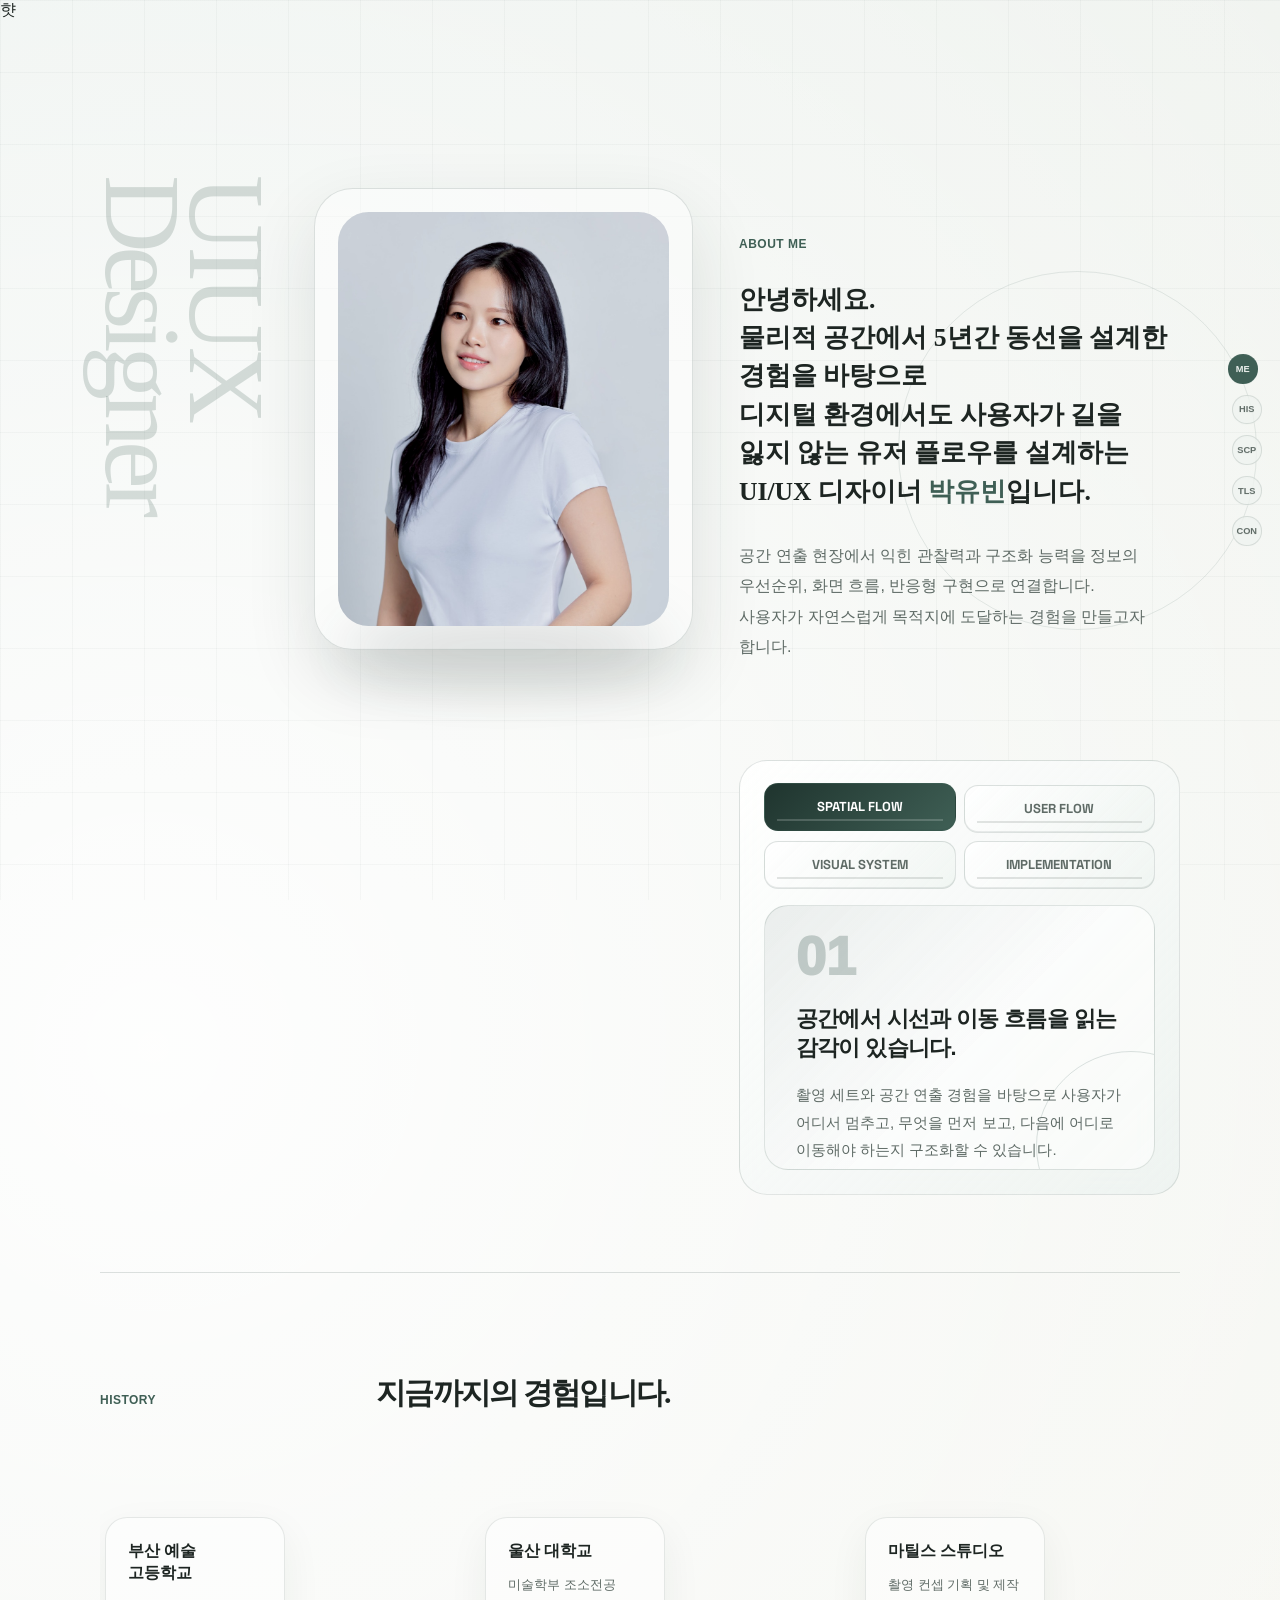
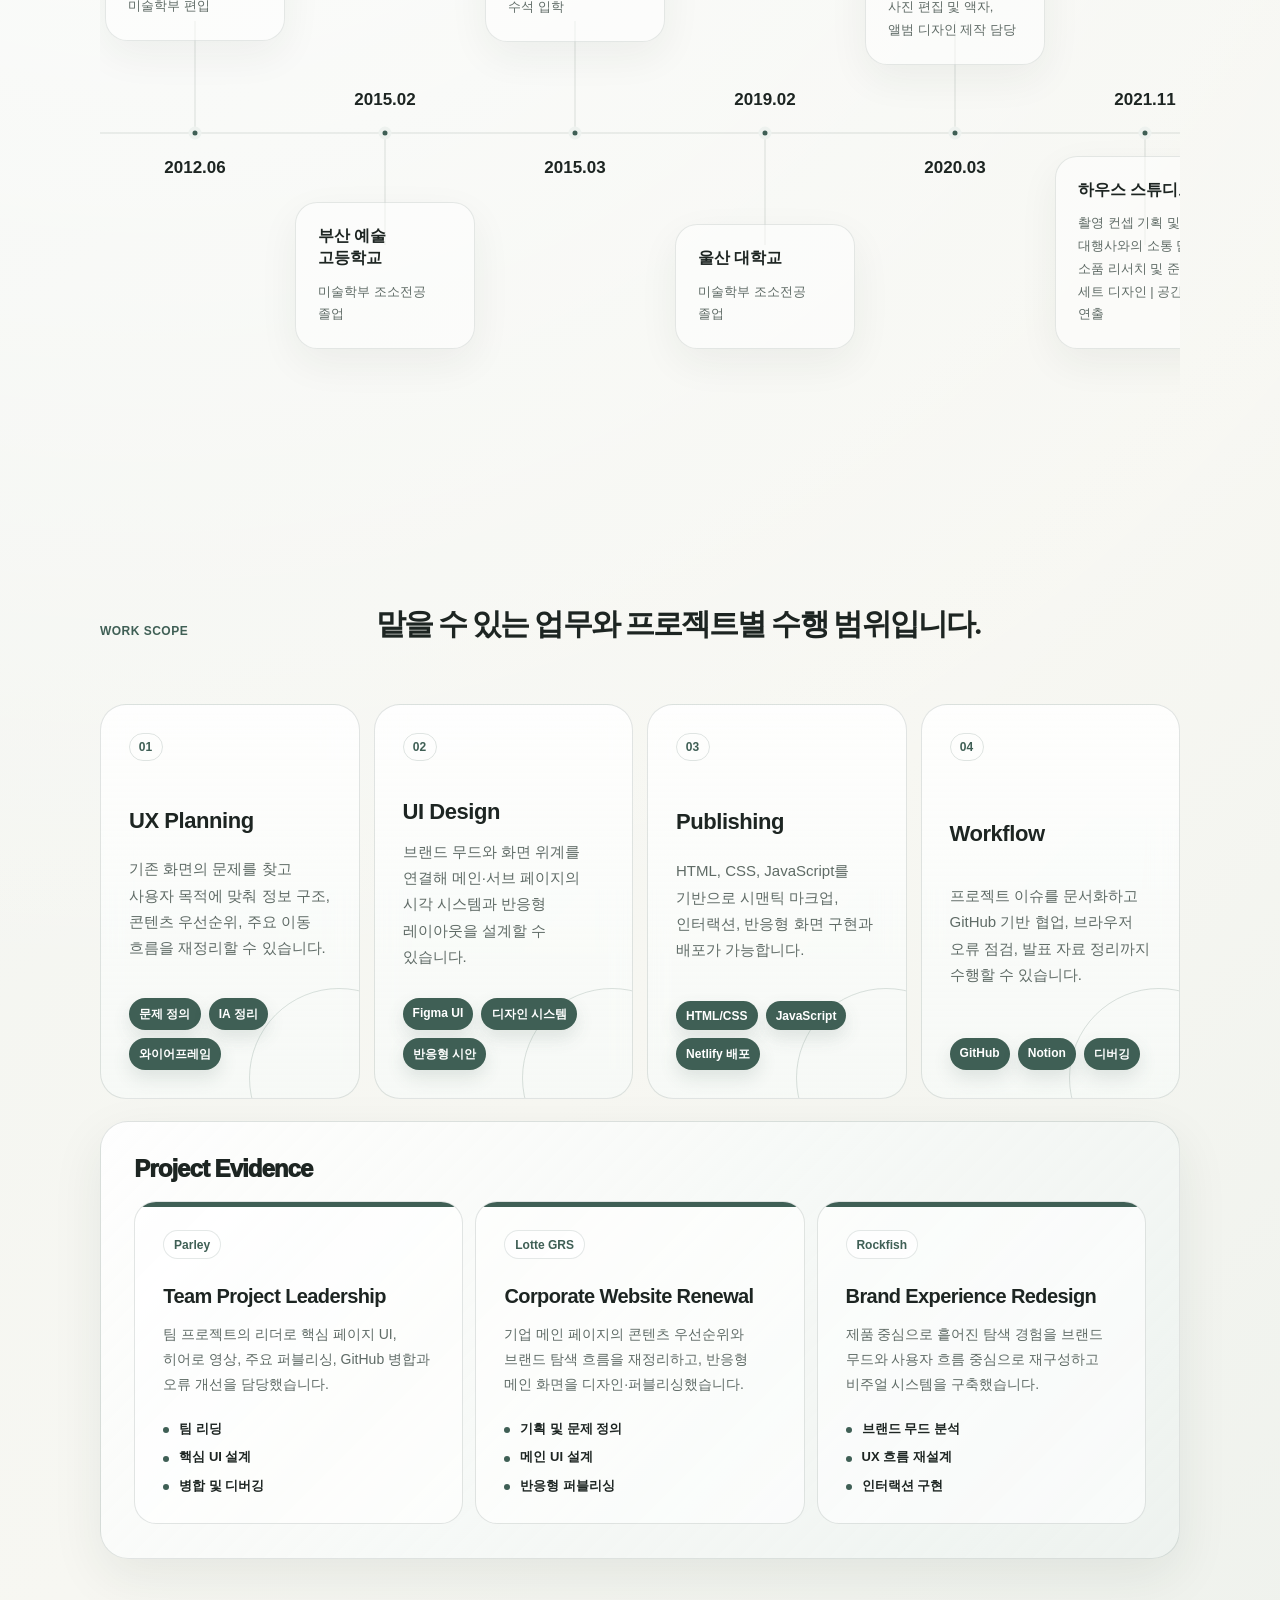
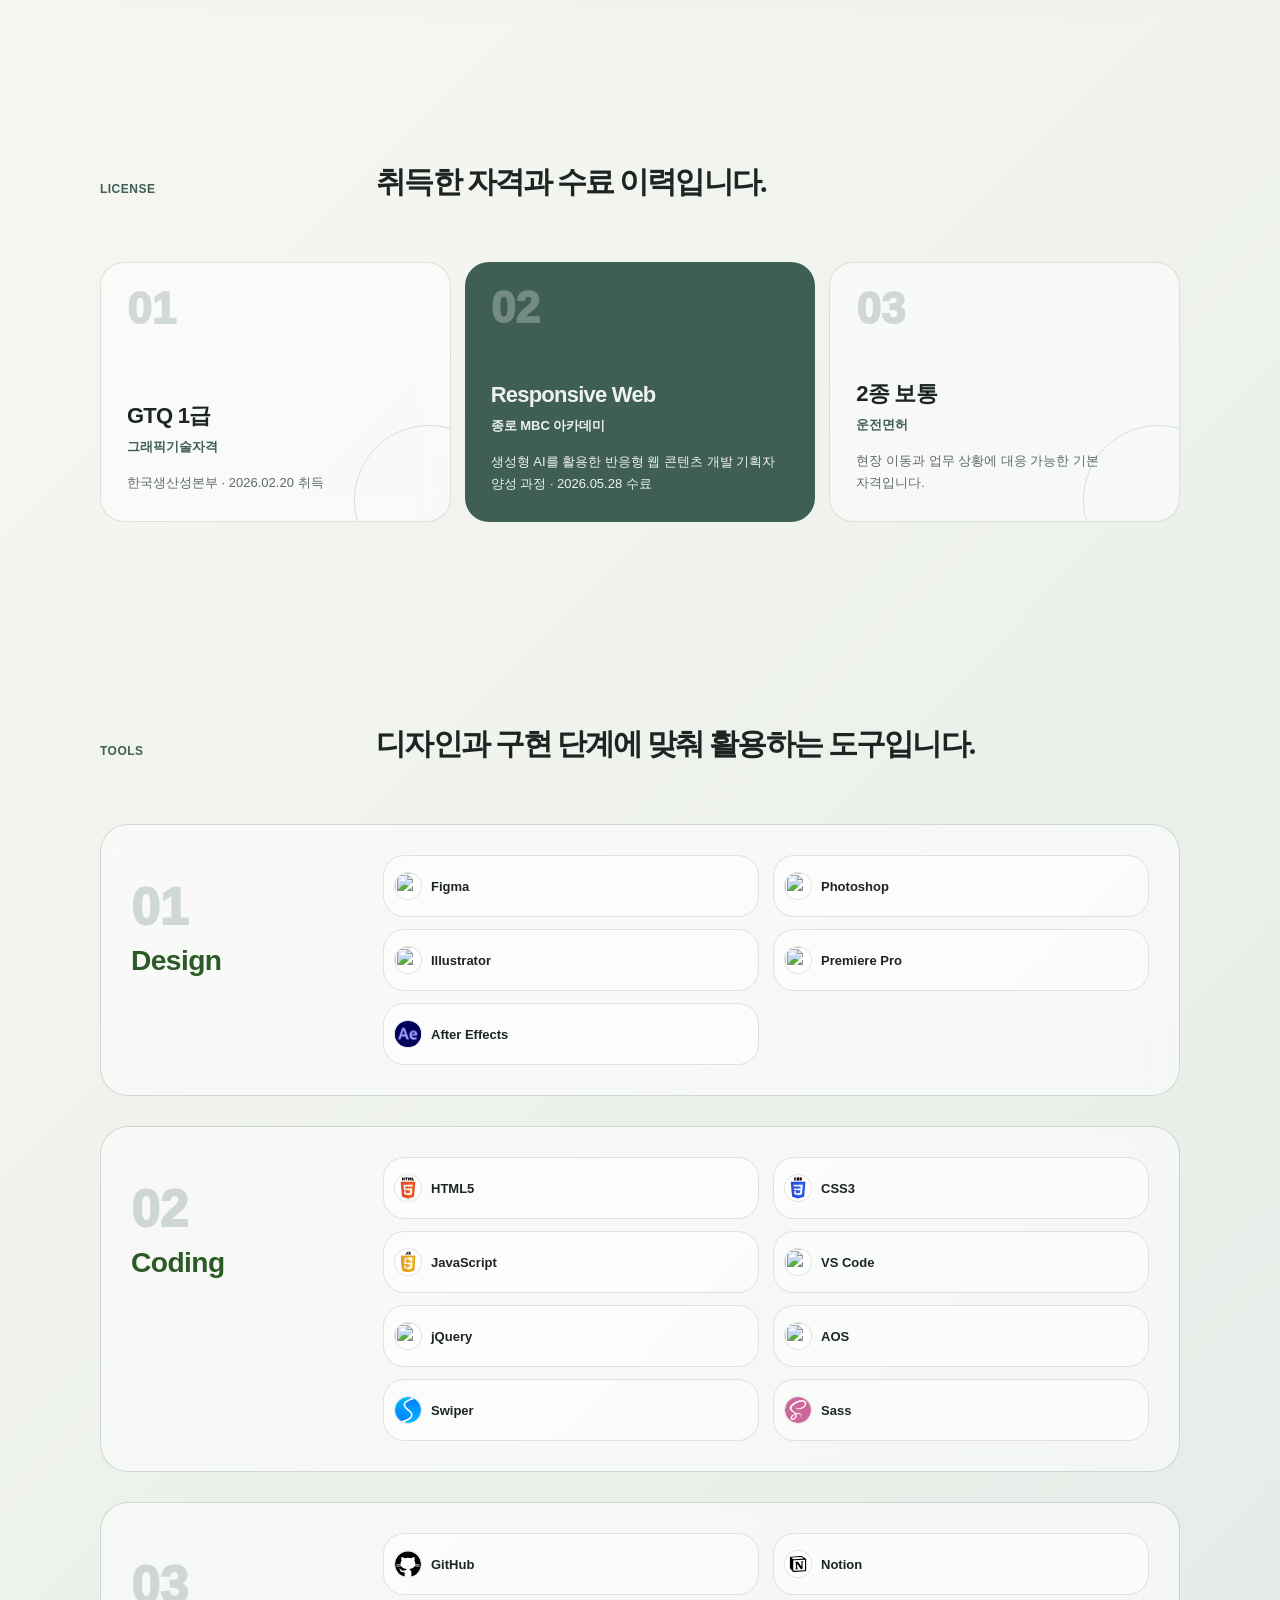
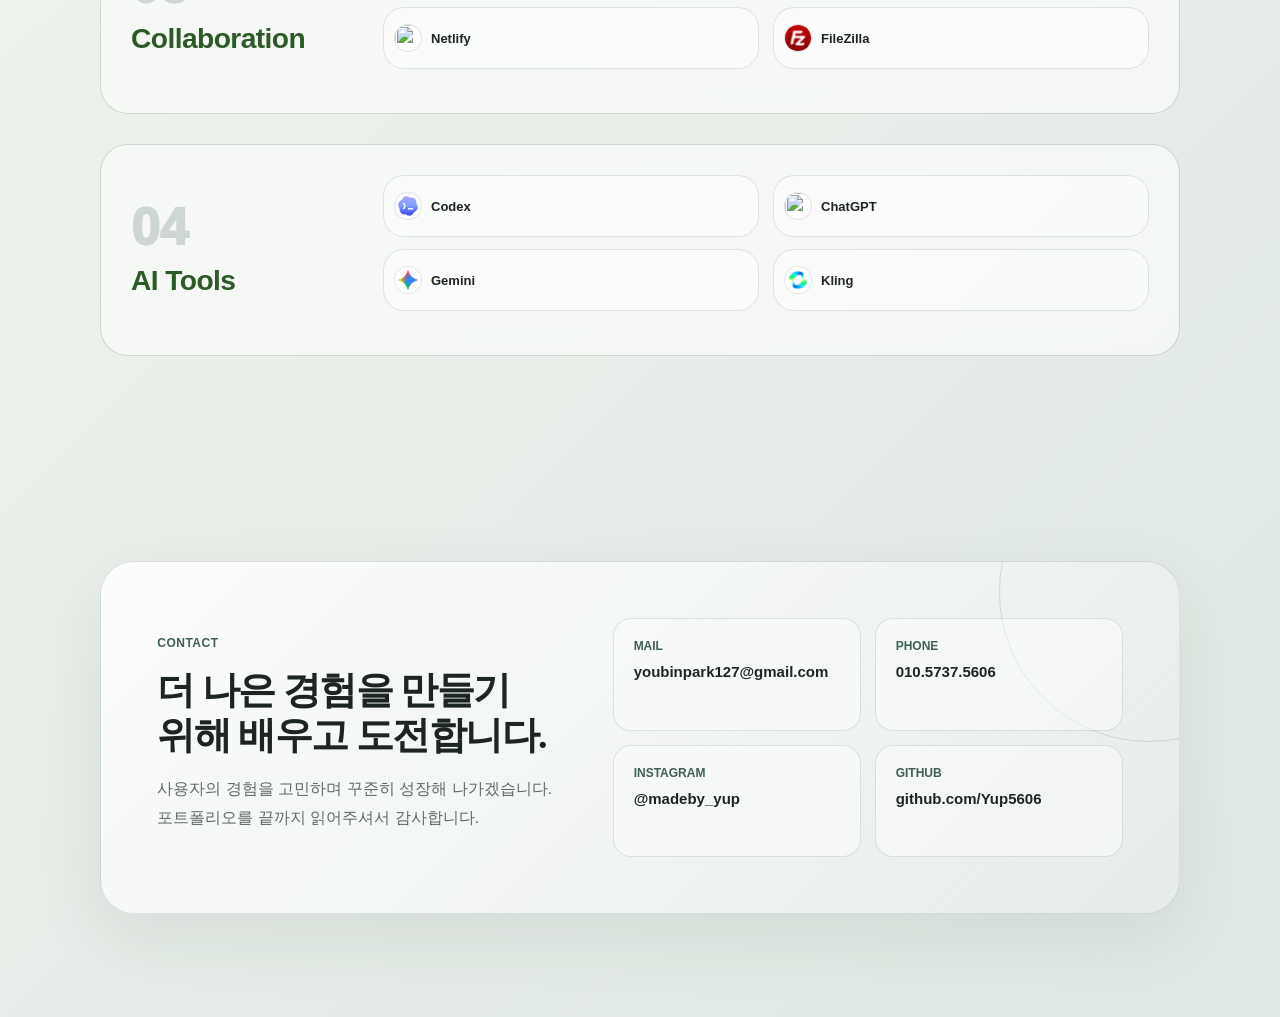
==== commit 183ef92e: "lotte fix" ====
--- a/about.html
+++ b/about.html
@@ -26,7 +26,7 @@
     </aside>
 
     <!--메인 영역-->
-    <main class="about-main">
+햣     <main class="about-main">
       <!--소개 영역-->
       <section class="about-hero" id="about">
         <p class="about-side-title" data-aos="fade-up">UIUX<br />Designer</p>
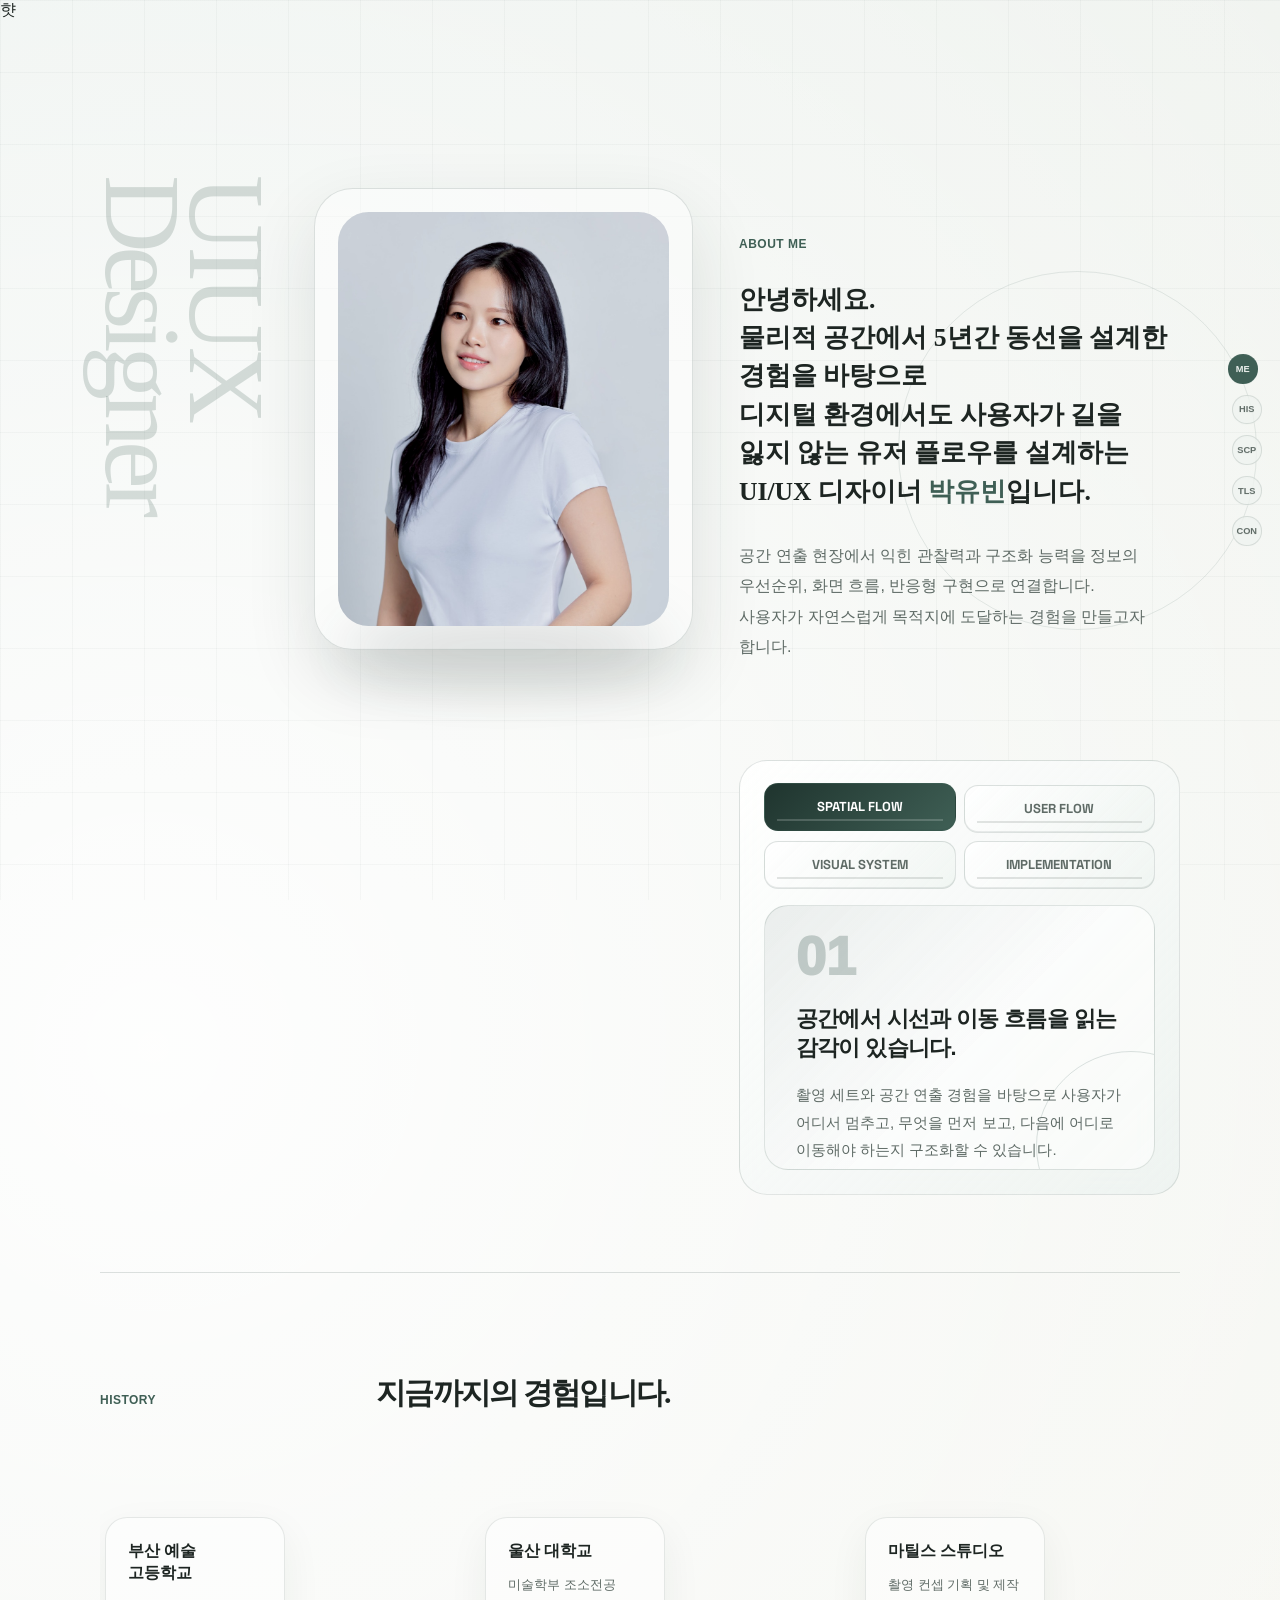
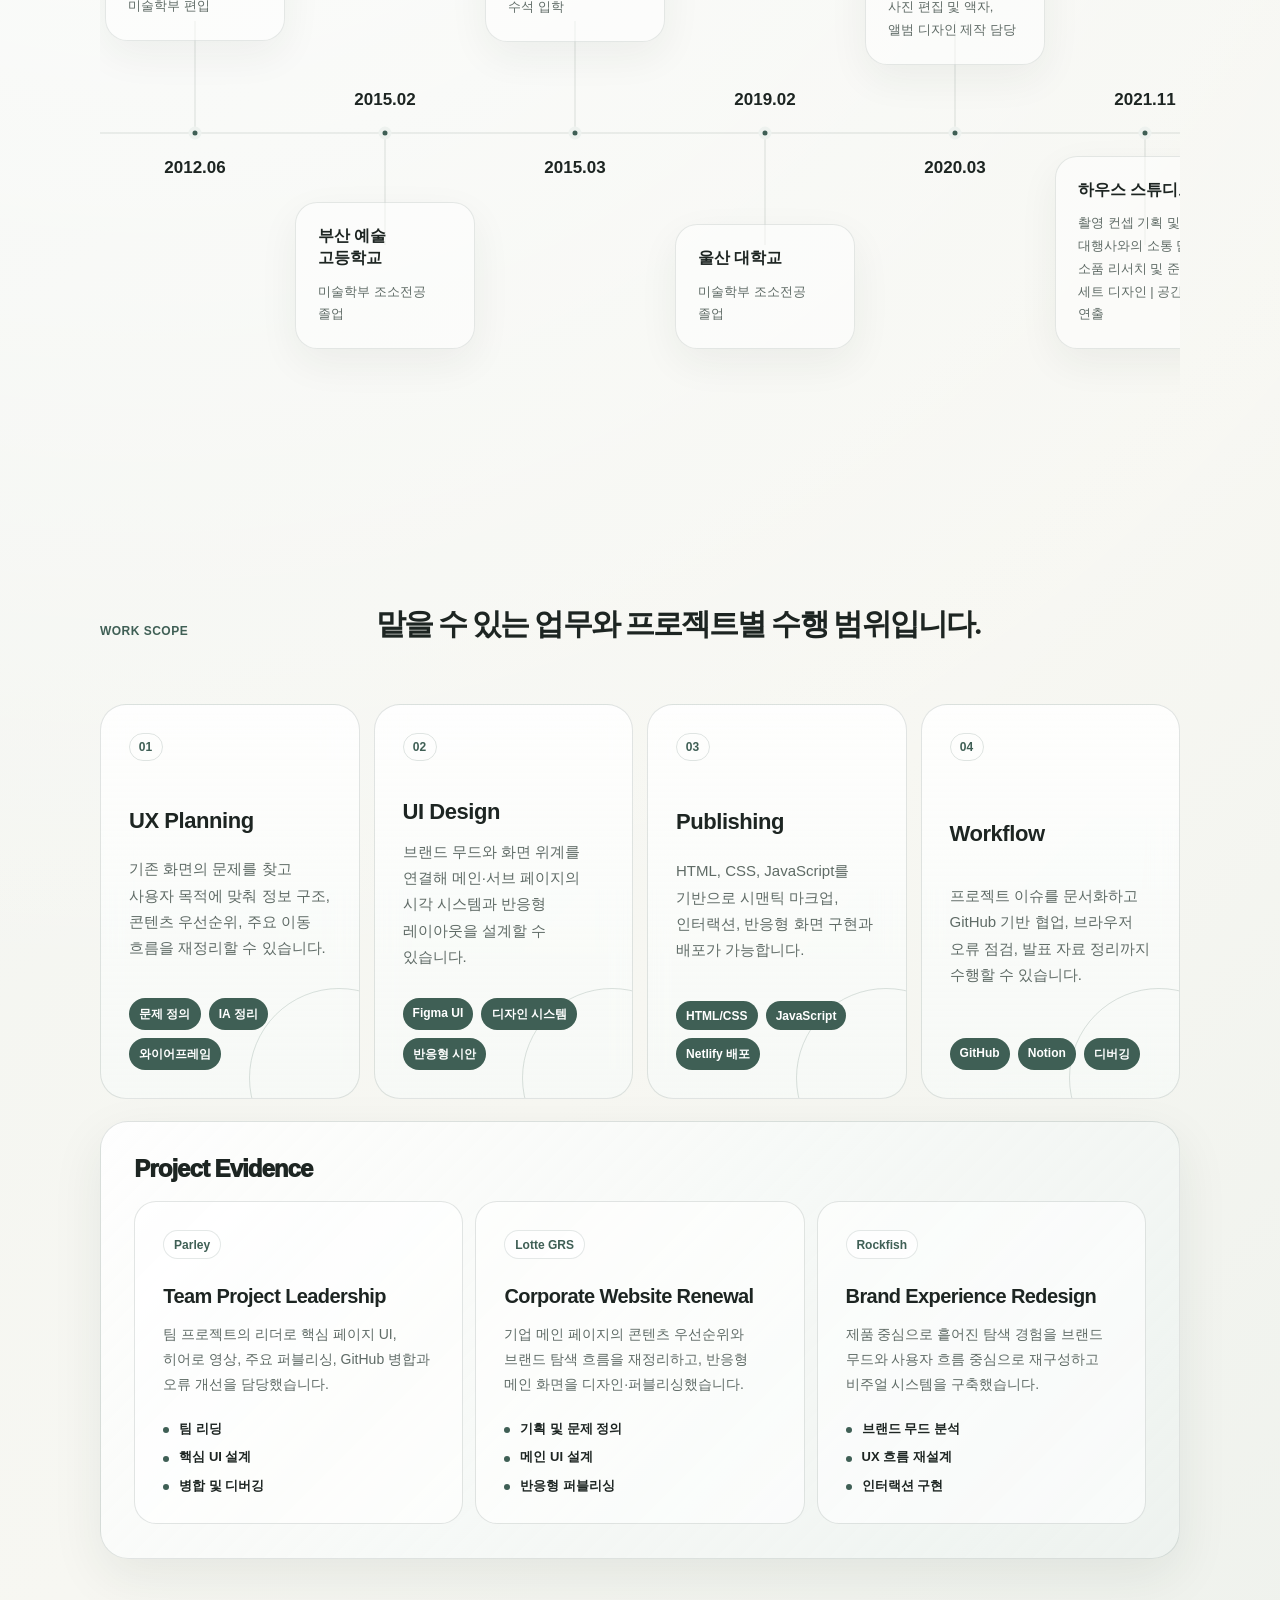
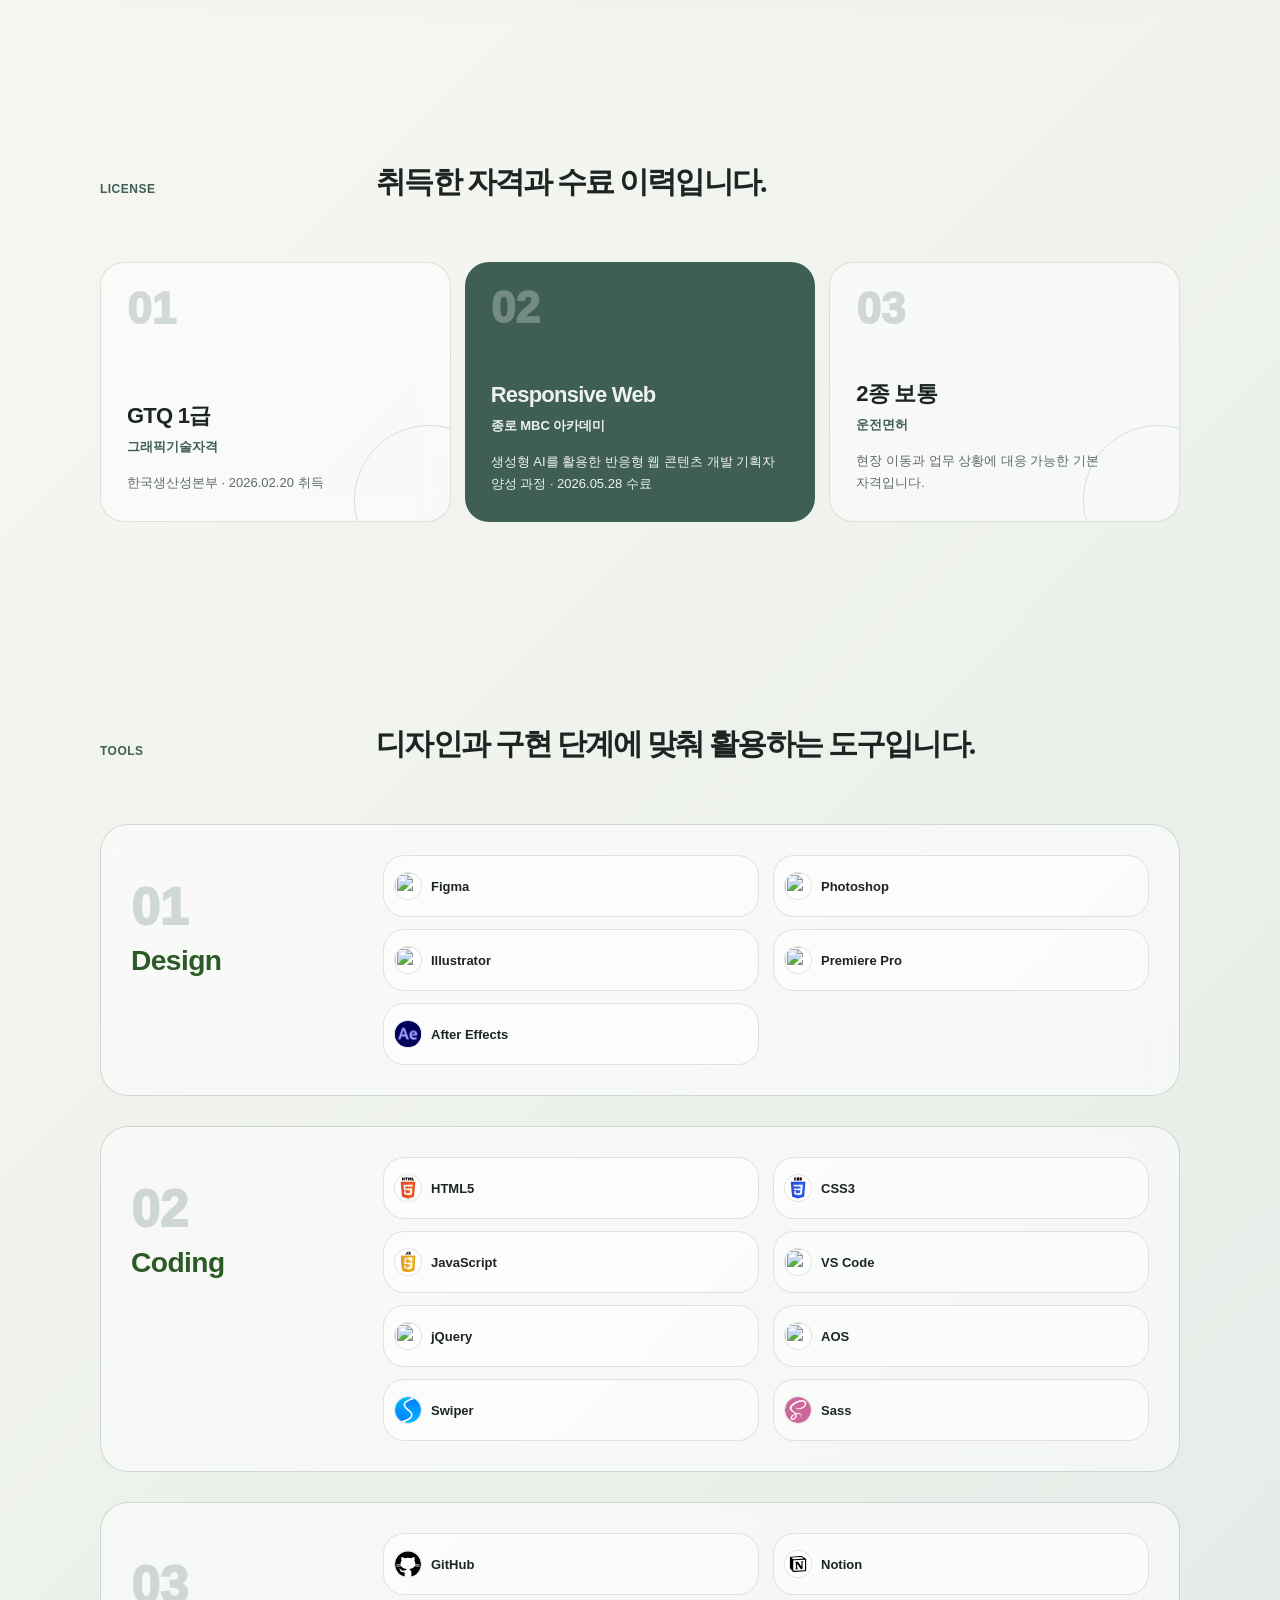
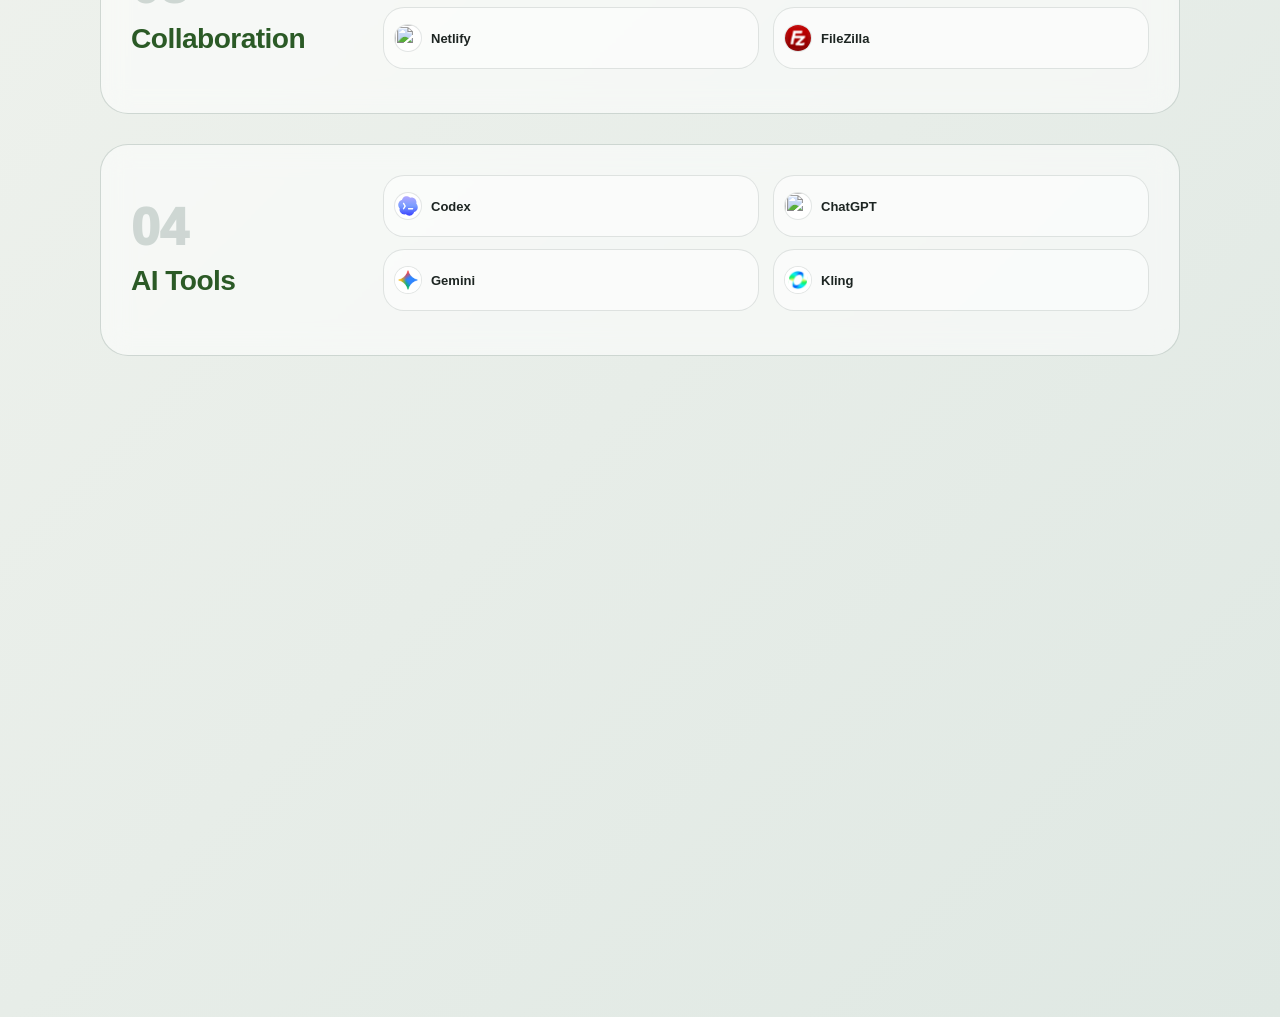
==== commit d75564e1: "about fix 6/30" ====
--- a/about.html
+++ b/about.html
@@ -7,9 +7,9 @@
     <title>About | Park Yubin Portfolio</title>
     <link rel="stylesheet" href="css/common.css" />
     <link rel="stylesheet" href="https://fonts.googleapis.com/css2?family=Space+Grotesk:wght@600;700&display=swap" />
-    <link rel="stylesheet" href="css/about.css?v=about-tool-stable" />
+    <link rel="stylesheet" href="css/about.css?v=about-project-clean" />
     <link rel="stylesheet" href="css/common_rwd.css" />
-    <link rel="stylesheet" href="css/about_rwd.css?v=about-tool-stable" />
+    <link rel="stylesheet" href="css/about_rwd.css?v=about-project-clean" />
     <link rel="stylesheet" href="https://unpkg.com/aos@2.3.4/dist/aos.css" />
   </head>
   <body class="about-page">
@@ -203,7 +203,7 @@
             <span>Project Evidence</span>
           </div>
           <div class="project-scope-grid" aria-label="프로젝트별 수행 범위">
-            <article class="project-scope-card project-scope-card--parley">
+            <article class="project-scope-card">
               <span>Parley</span>
               <h3>Team Project Leadership</h3>
               <p>팀 프로젝트의 리더로 핵심 페이지 UI, 히어로 영상, 주요 퍼블리싱, GitHub 병합과 오류 개선을 담당했습니다.</p>
@@ -213,7 +213,7 @@
                 <li>병합 및 디버깅</li>
               </ul>
             </article>
-            <article class="project-scope-card project-scope-card--lotte">
+            <article class="project-scope-card">
               <span>Lotte GRS</span>
               <h3>Corporate Website Renewal</h3>
               <p>기업 메인 페이지의 콘텐츠 우선순위와 브랜드 탐색 흐름을 재정리하고, 반응형 메인 화면을 디자인·퍼블리싱했습니다.</p>
@@ -223,7 +223,7 @@
                 <li>반응형 퍼블리싱</li>
               </ul>
             </article>
-            <article class="project-scope-card project-scope-card--rockfish">
+            <article class="project-scope-card">
               <span>Rockfish</span>
               <h3>Brand Experience Redesign</h3>
               <p>제품 중심으로 흩어진 탐색 경험을 브랜드 무드와 사용자 흐름 중심으로 재구성하고 비주얼 시스템을 구축했습니다.</p>
@@ -421,6 +421,6 @@
     <script src="js/common.js"></script>
     <script src="https://unpkg.com/aos@2.3.4/dist/aos.js"></script>
     <script src="js/subpage.js"></script>
-    <script src="js/about.js?v=about-tool-stable"></script>
+    <script src="js/about.js?v=about-project-clean"></script>
   </body>
 </html>
--- a/css/about.css
+++ b/css/about.css
@@ -636,9 +636,8 @@
   border-radius: var(--radius-pill);
   color: #fff;
   font-size: 12px;
-  font-weight: 900;
+  font-weight: 600;
   background: var(--about-accent);
-  box-shadow: 0 8px 18px rgba(63, 95, 85, 0.14);
 }
 .project-scope-wrap {
   padding: clamp(22px, 2.6vw, 34px);
@@ -677,15 +676,6 @@
     background 0.28s ease,
     transform 0.28s ease;
 }
-.project-scope-card::before {
-  position: absolute;
-  top: 0;
-  right: 0;
-  left: 0;
-  height: 5px;
-  content: "";
-  background: var(--about-accent);
-}
 .project-scope-card:hover {
   border-color: rgba(63, 95, 85, 0.26);
   background: rgba(255, 255, 255, 0.74);
@@ -710,7 +700,6 @@
   margin: 0 0 14px;
   color: var(--about-ink);
   font-size: clamp(20px, 1.35vw, 28px);
-  font-weight: 900;
   letter-spacing: -0.03em;
 }
 .project-scope-card p {
--- a/css/about_rwd.css
+++ b/css/about_rwd.css
@@ -113,7 +113,8 @@
   }
 
   .project-scope-card {
-    min-height: 260px;
+    min-height: auto;
+    overflow: visible;
   }
 
   .history-track {
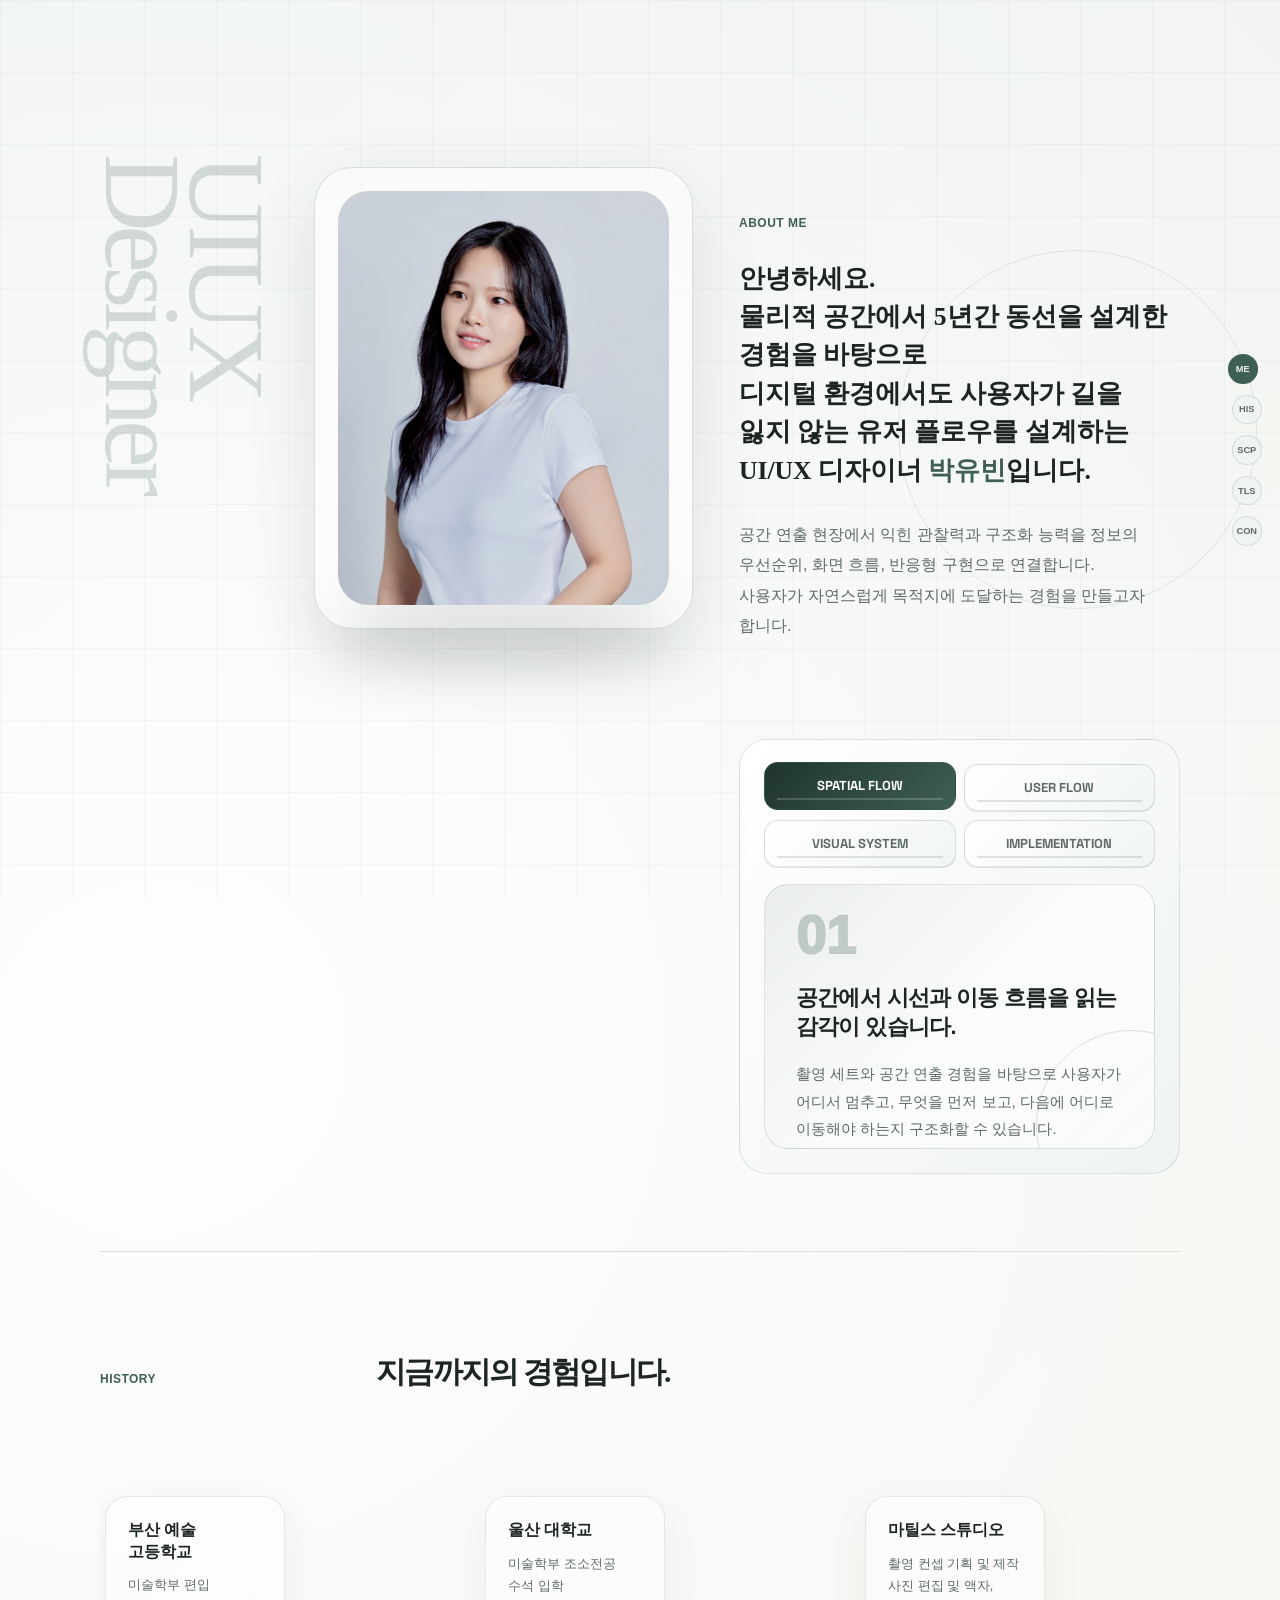
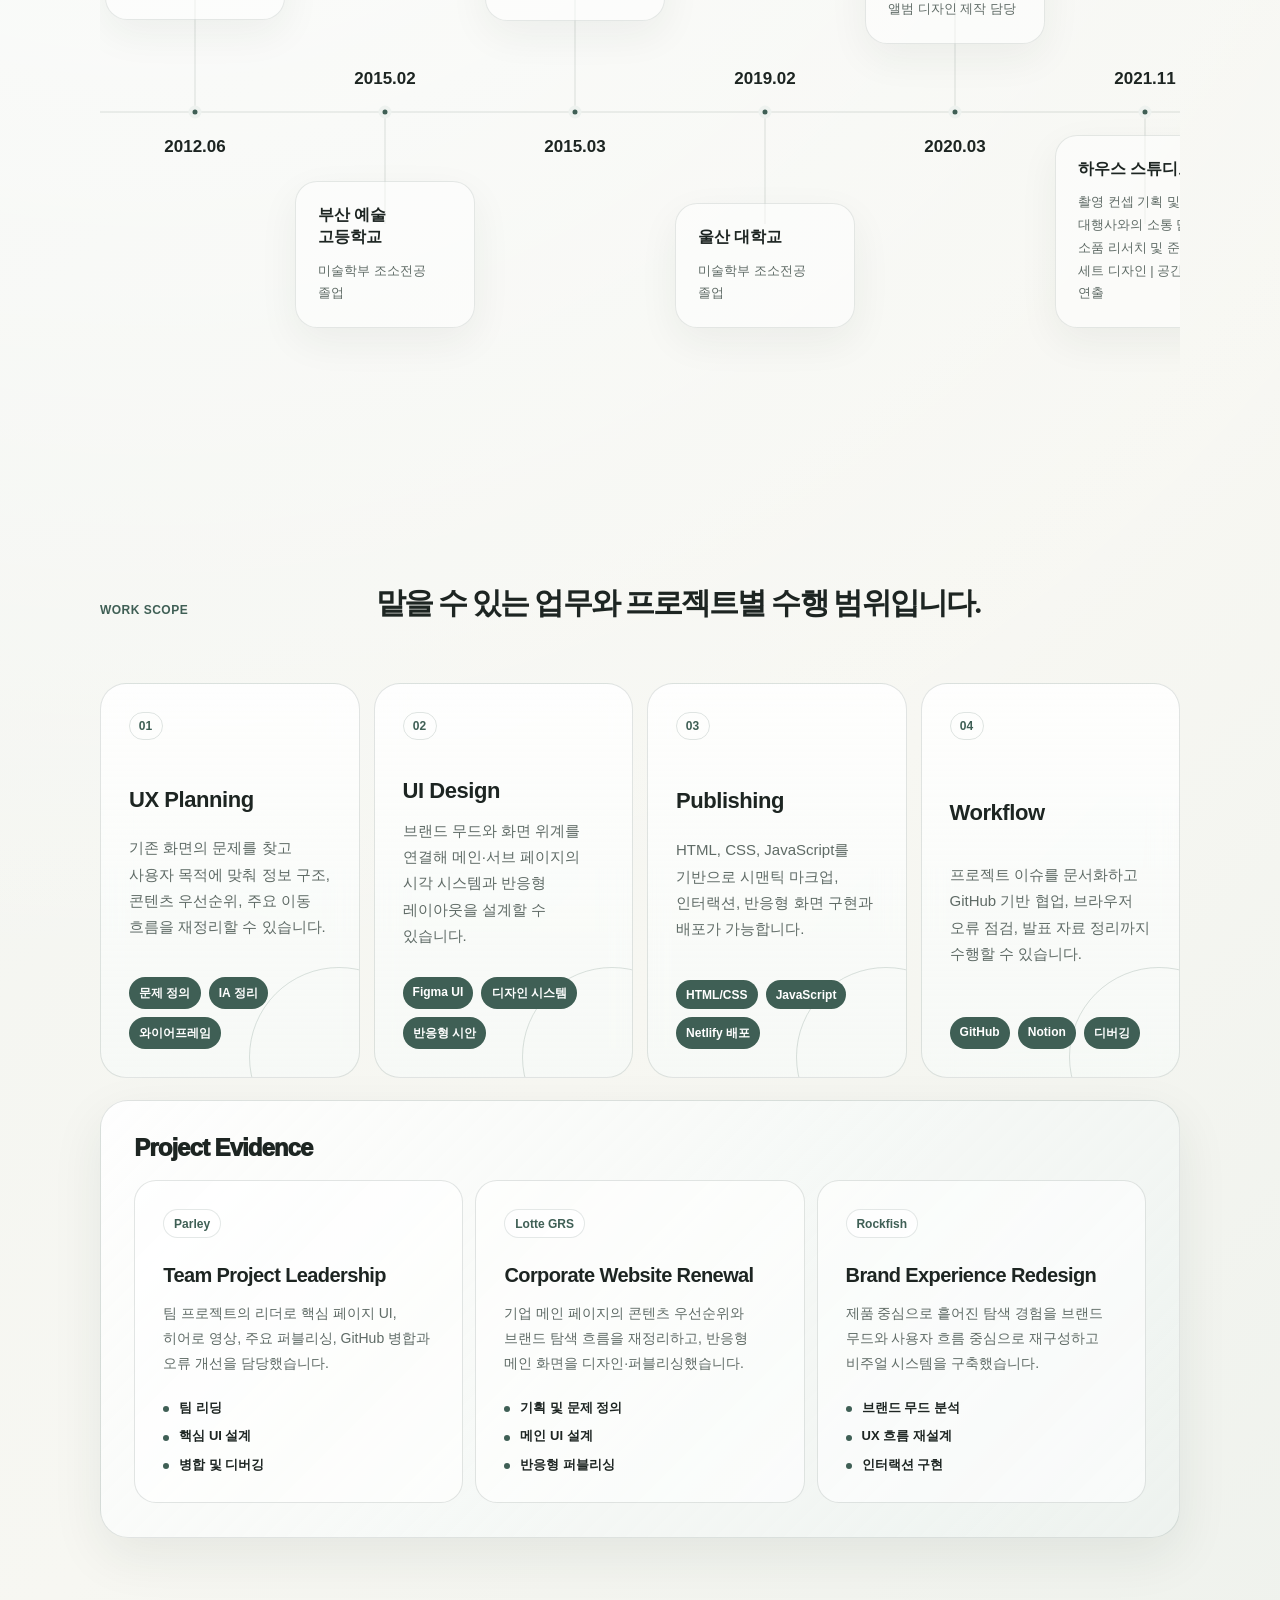
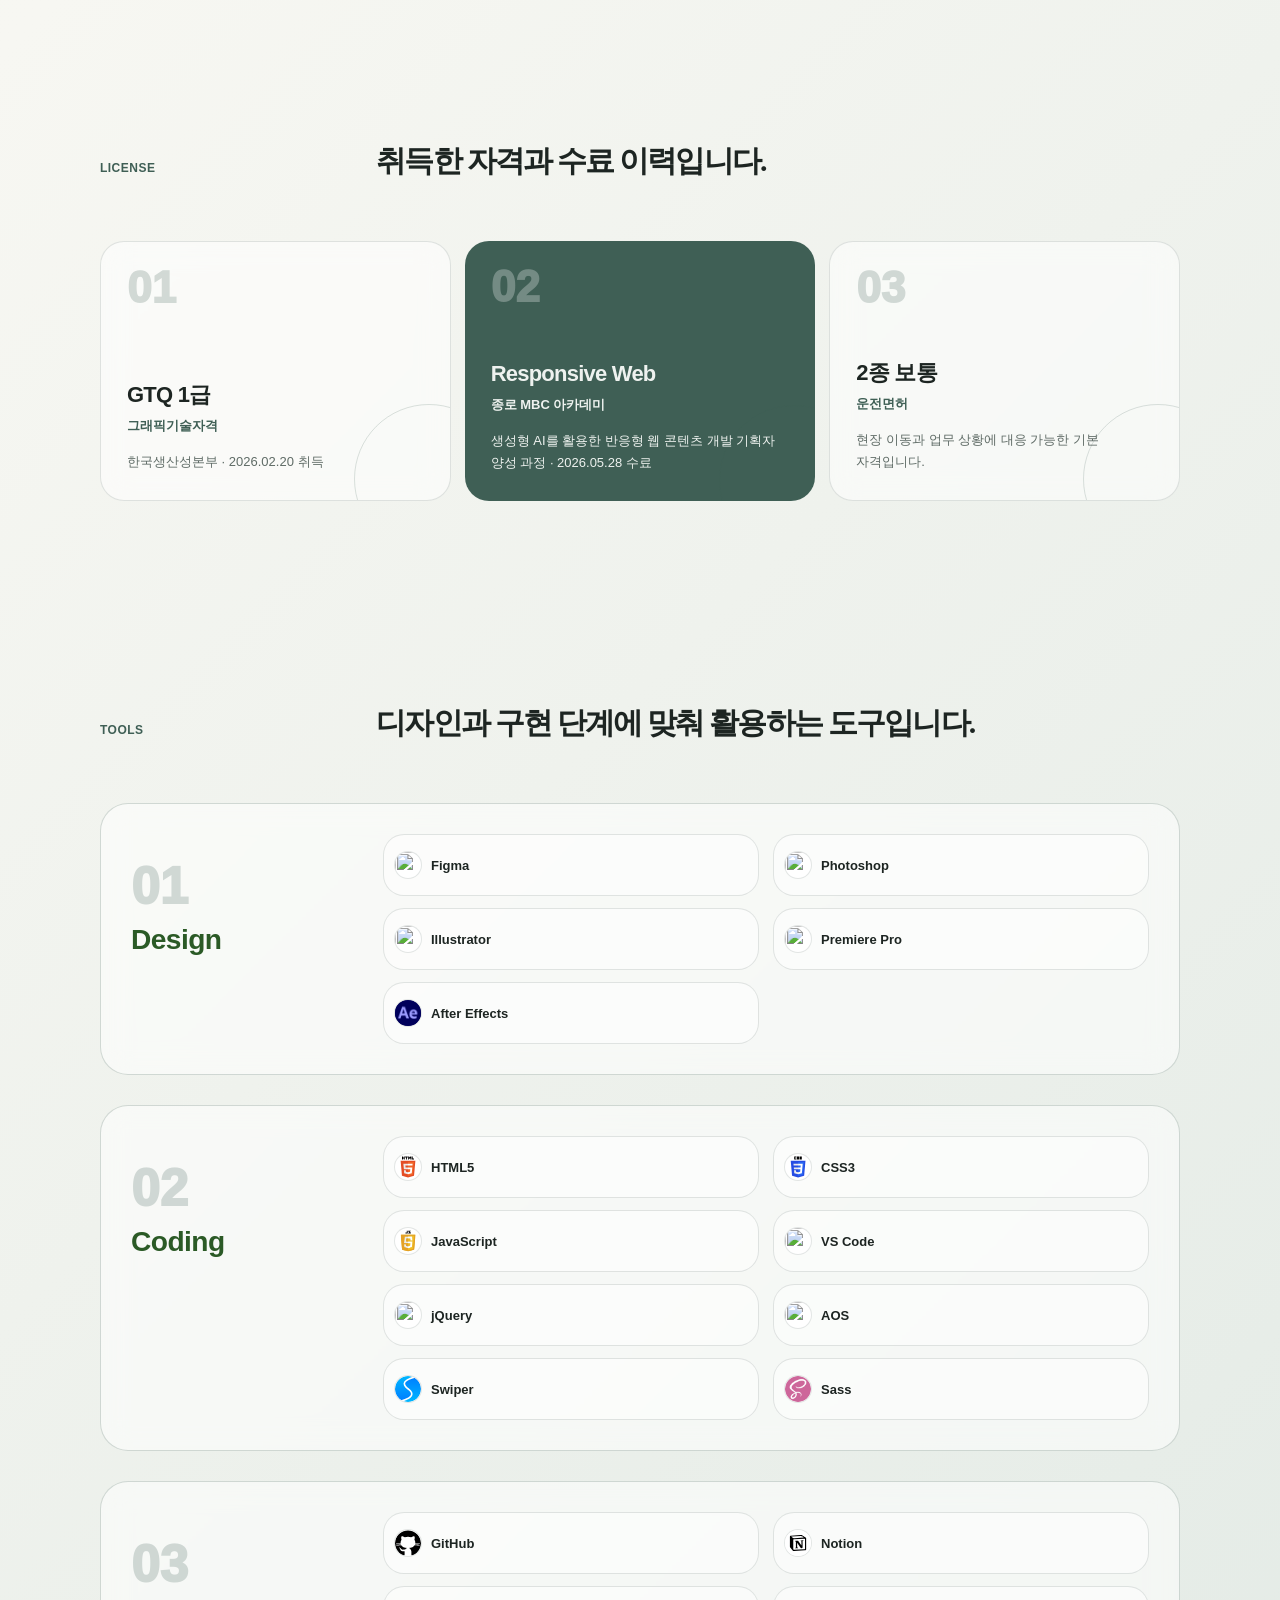
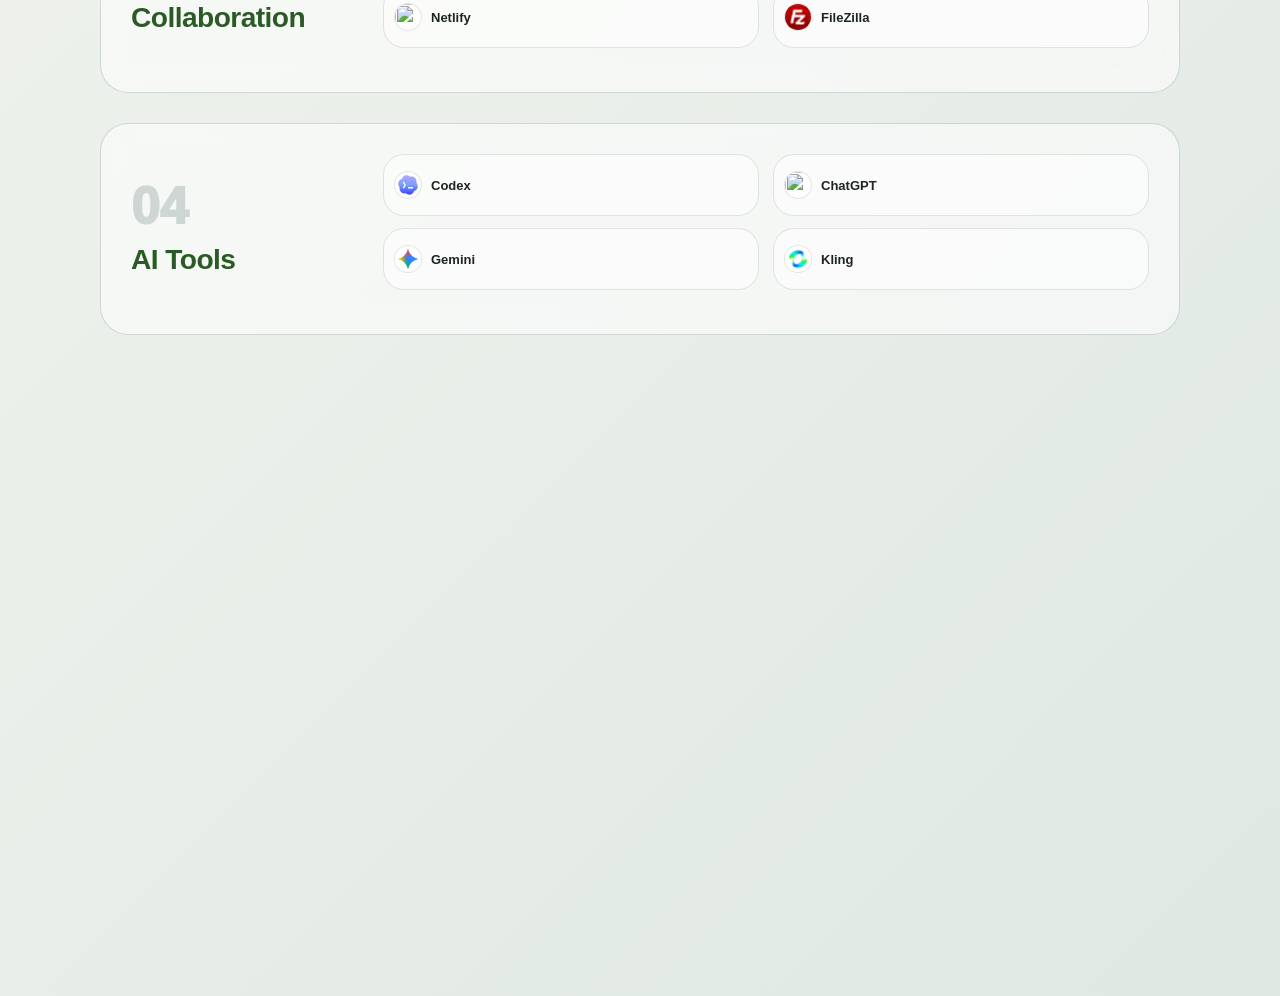
==== commit ea99d0bf: "about fix" ====
--- a/about.html
+++ b/about.html
@@ -26,7 +26,7 @@
     </aside>
 
     <!--메인 영역-->
-햣     <main class="about-main">
+     <main class="about-main">
       <!--소개 영역-->
       <section class="about-hero" id="about">
         <p class="about-side-title" data-aos="fade-up">UIUX<br />Designer</p>
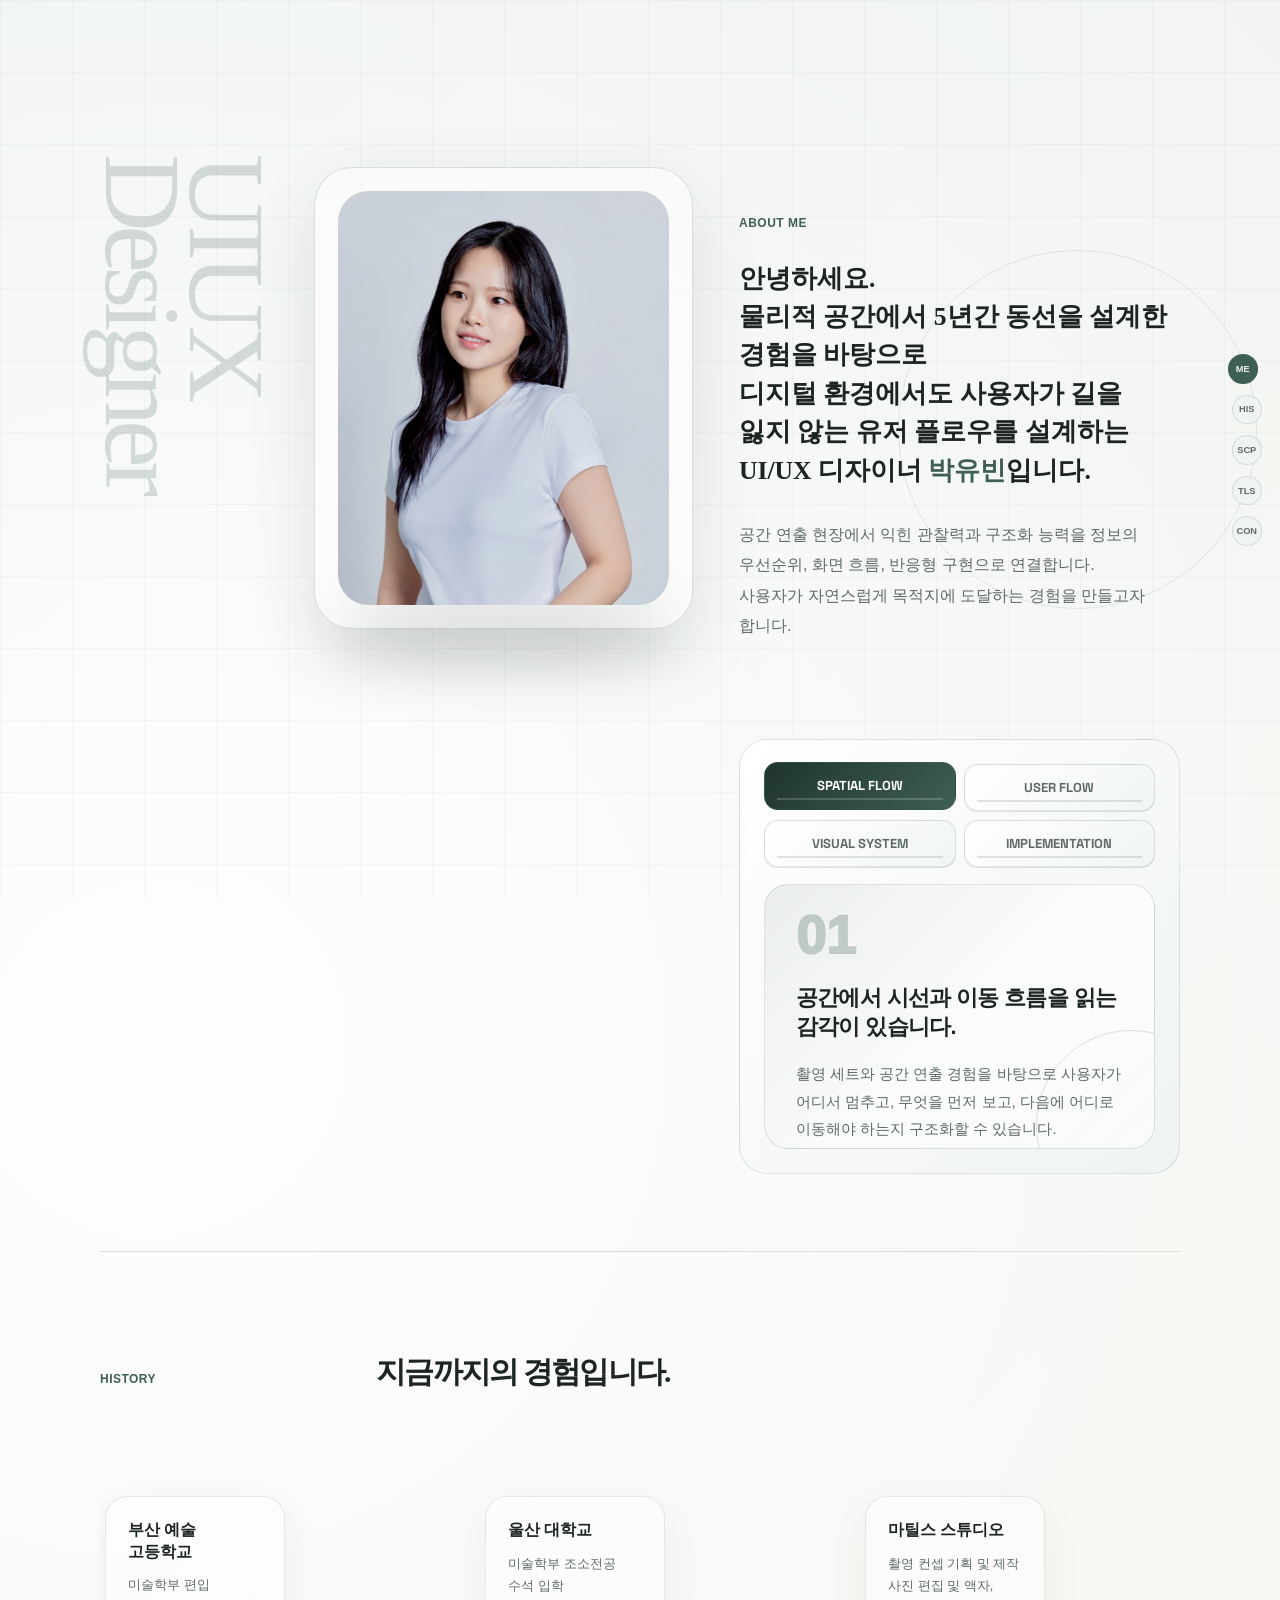
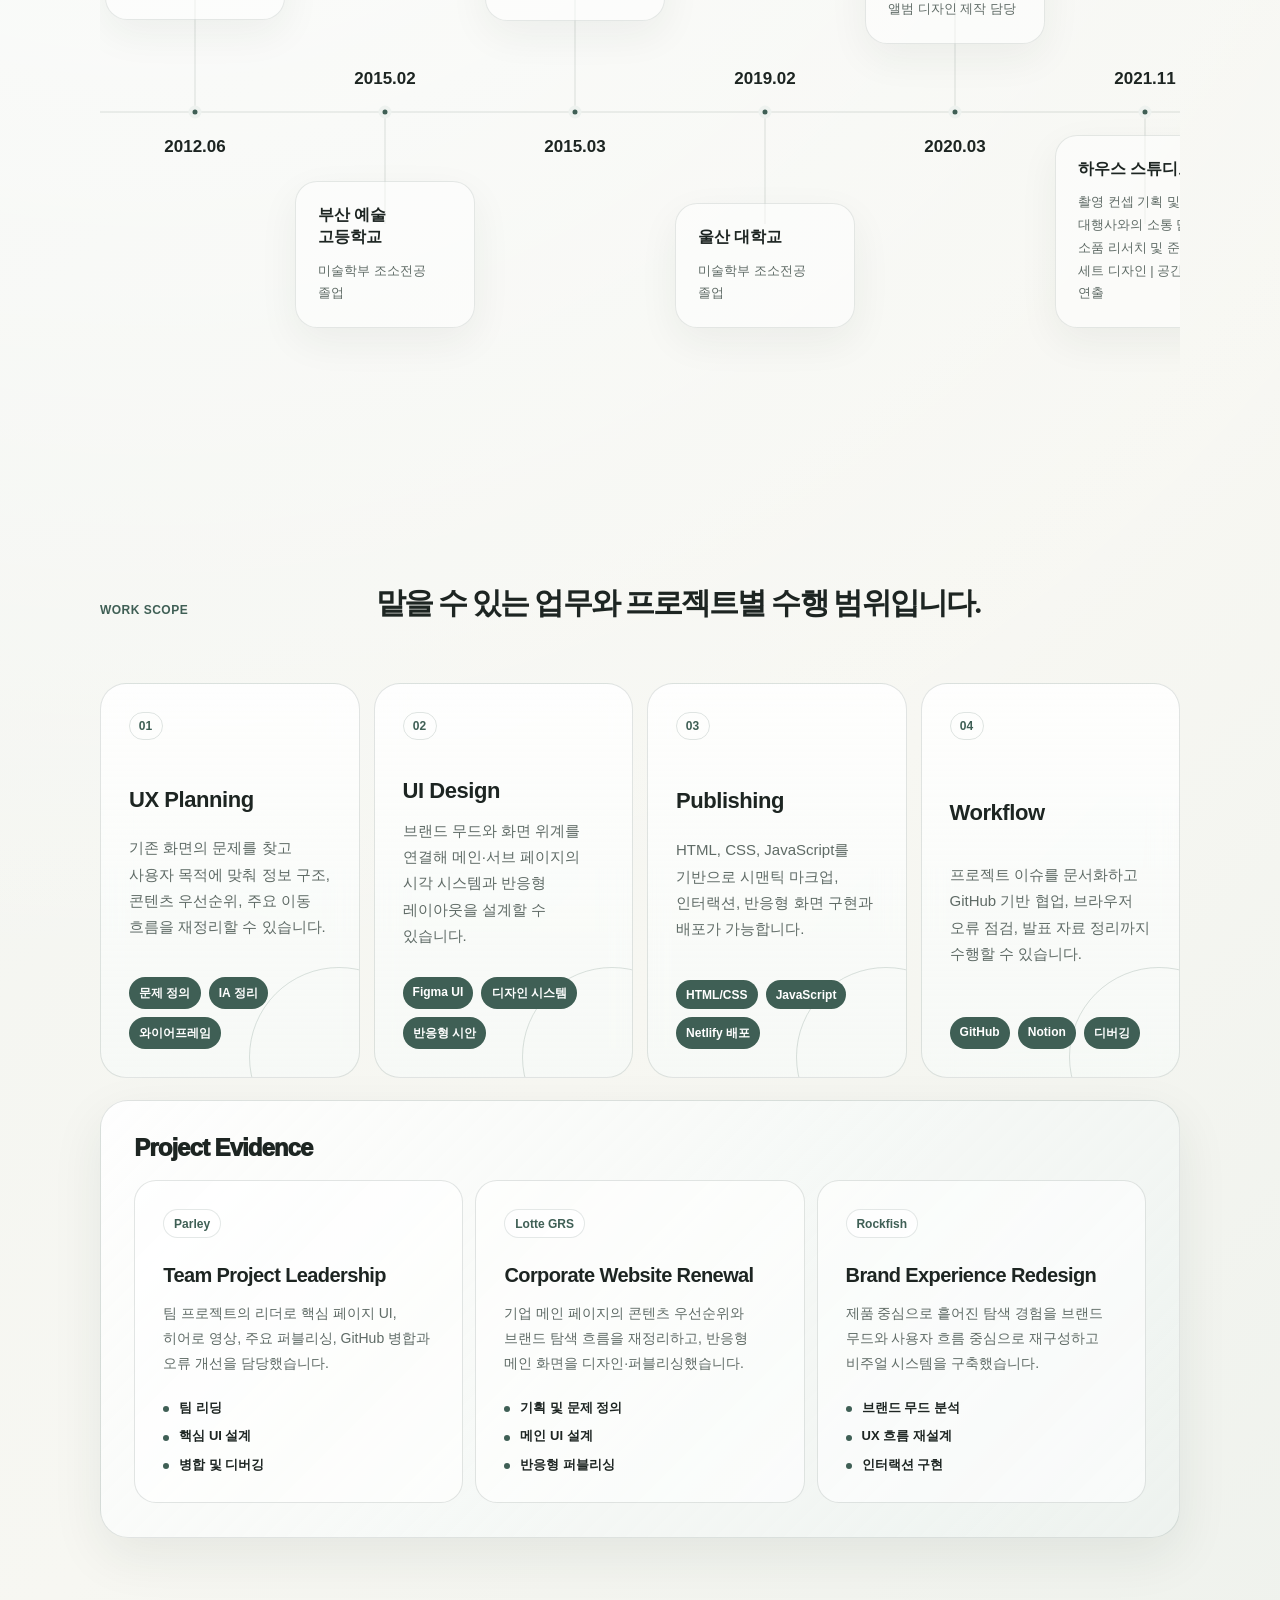
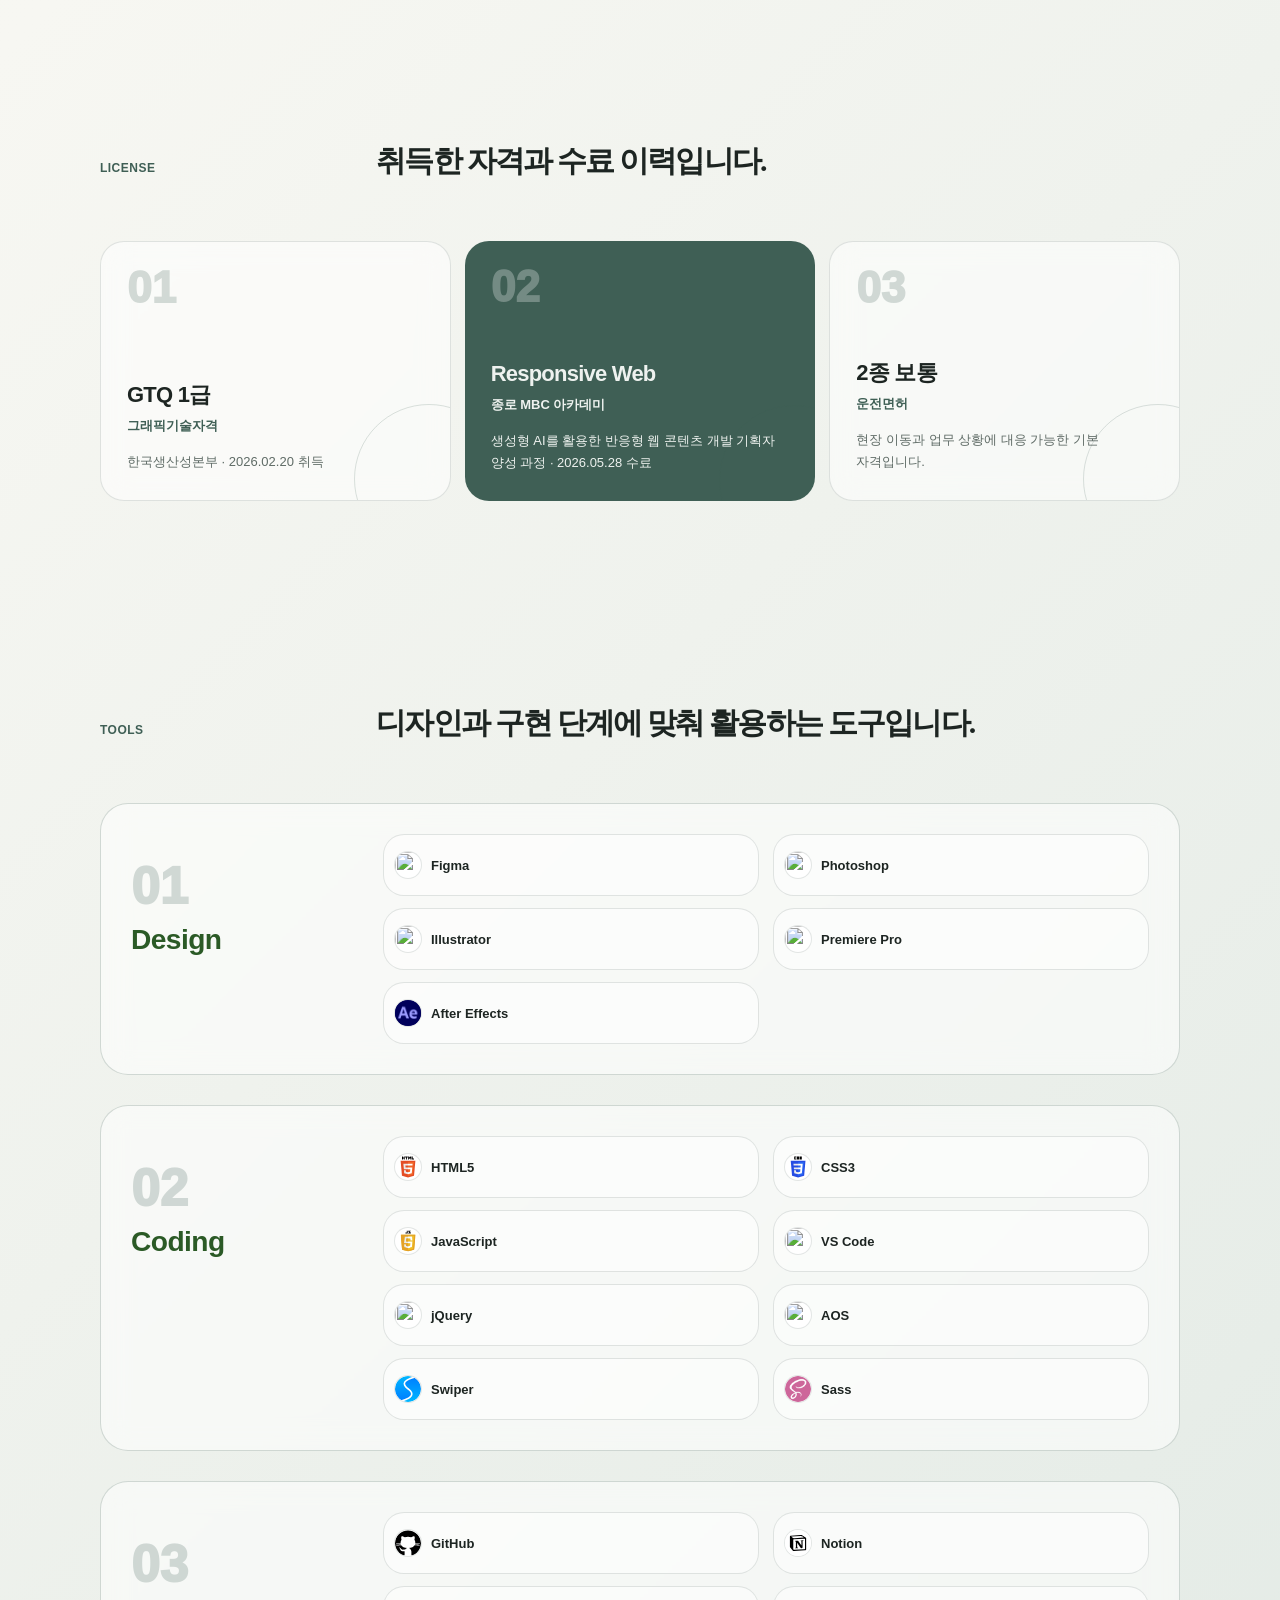
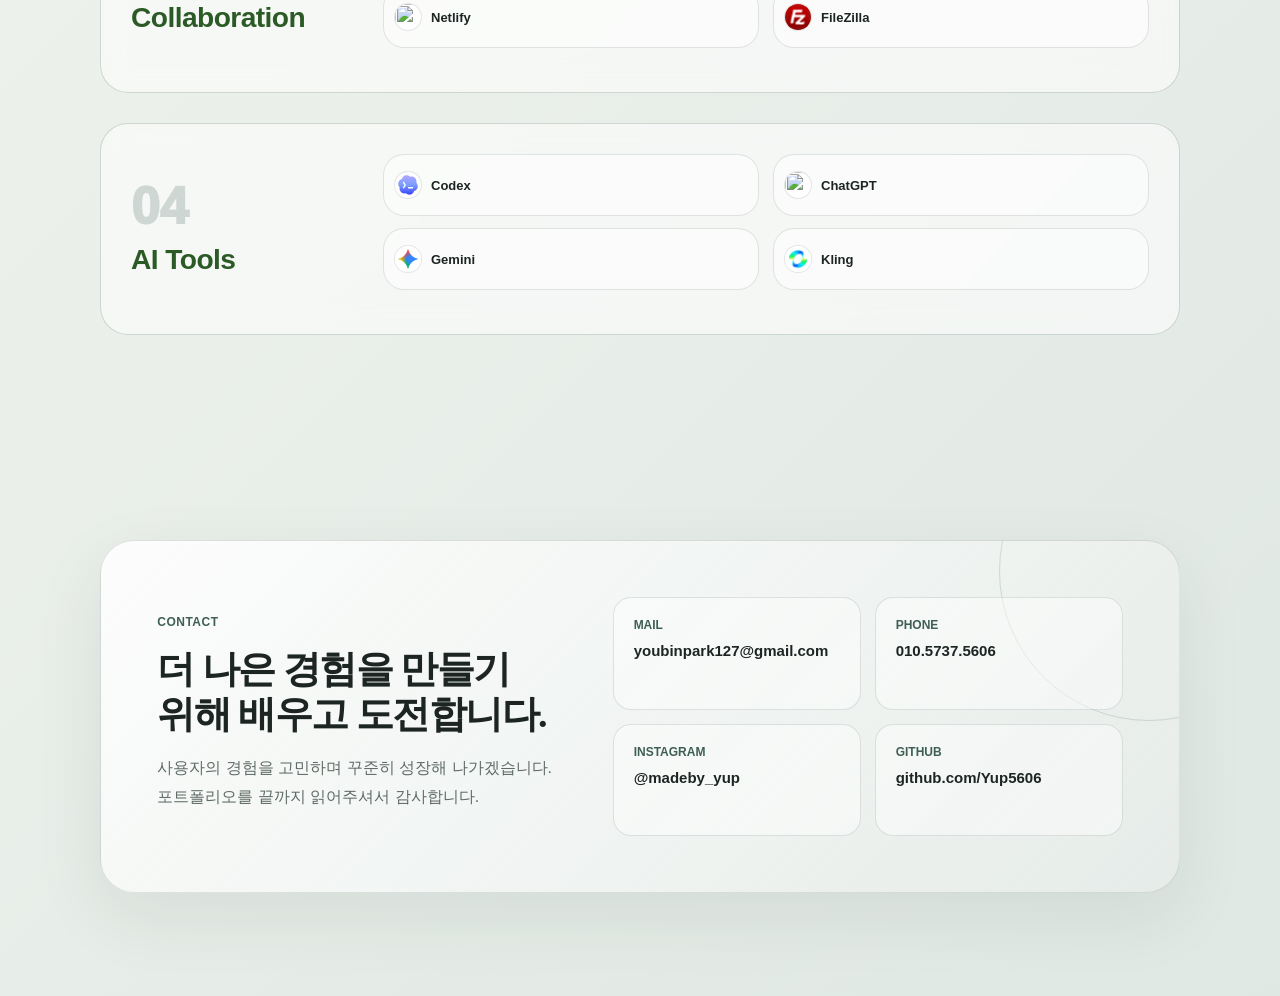
==== commit 82b8ee46: "lotte fix" ====
--- a/about.html
+++ b/about.html
@@ -150,7 +150,7 @@
       </section>
 
       <!--업무 범위 영역-->
-      <section class="about-section skill-section" id="skills">
+      <section class="about-section" id="skills">
         <div class="about-section-head" data-aos="fade-up">
           <p class="about-label">Work Scope</p>
           <h2>맡을 수 있는 업무와 프로젝트별 수행 범위입니다.</h2>
@@ -272,7 +272,7 @@
       </section>
 
       <!--툴 영역-->
-      <section class="about-section tool-section" id="tools">
+      <section class="about-section" id="tools">
         <div class="about-section-head" data-aos="fade-up">
           <p class="about-label">Tools</p>
           <h2>디자인과 구현 단계에 맞춰 활용하는 도구입니다.</h2>
